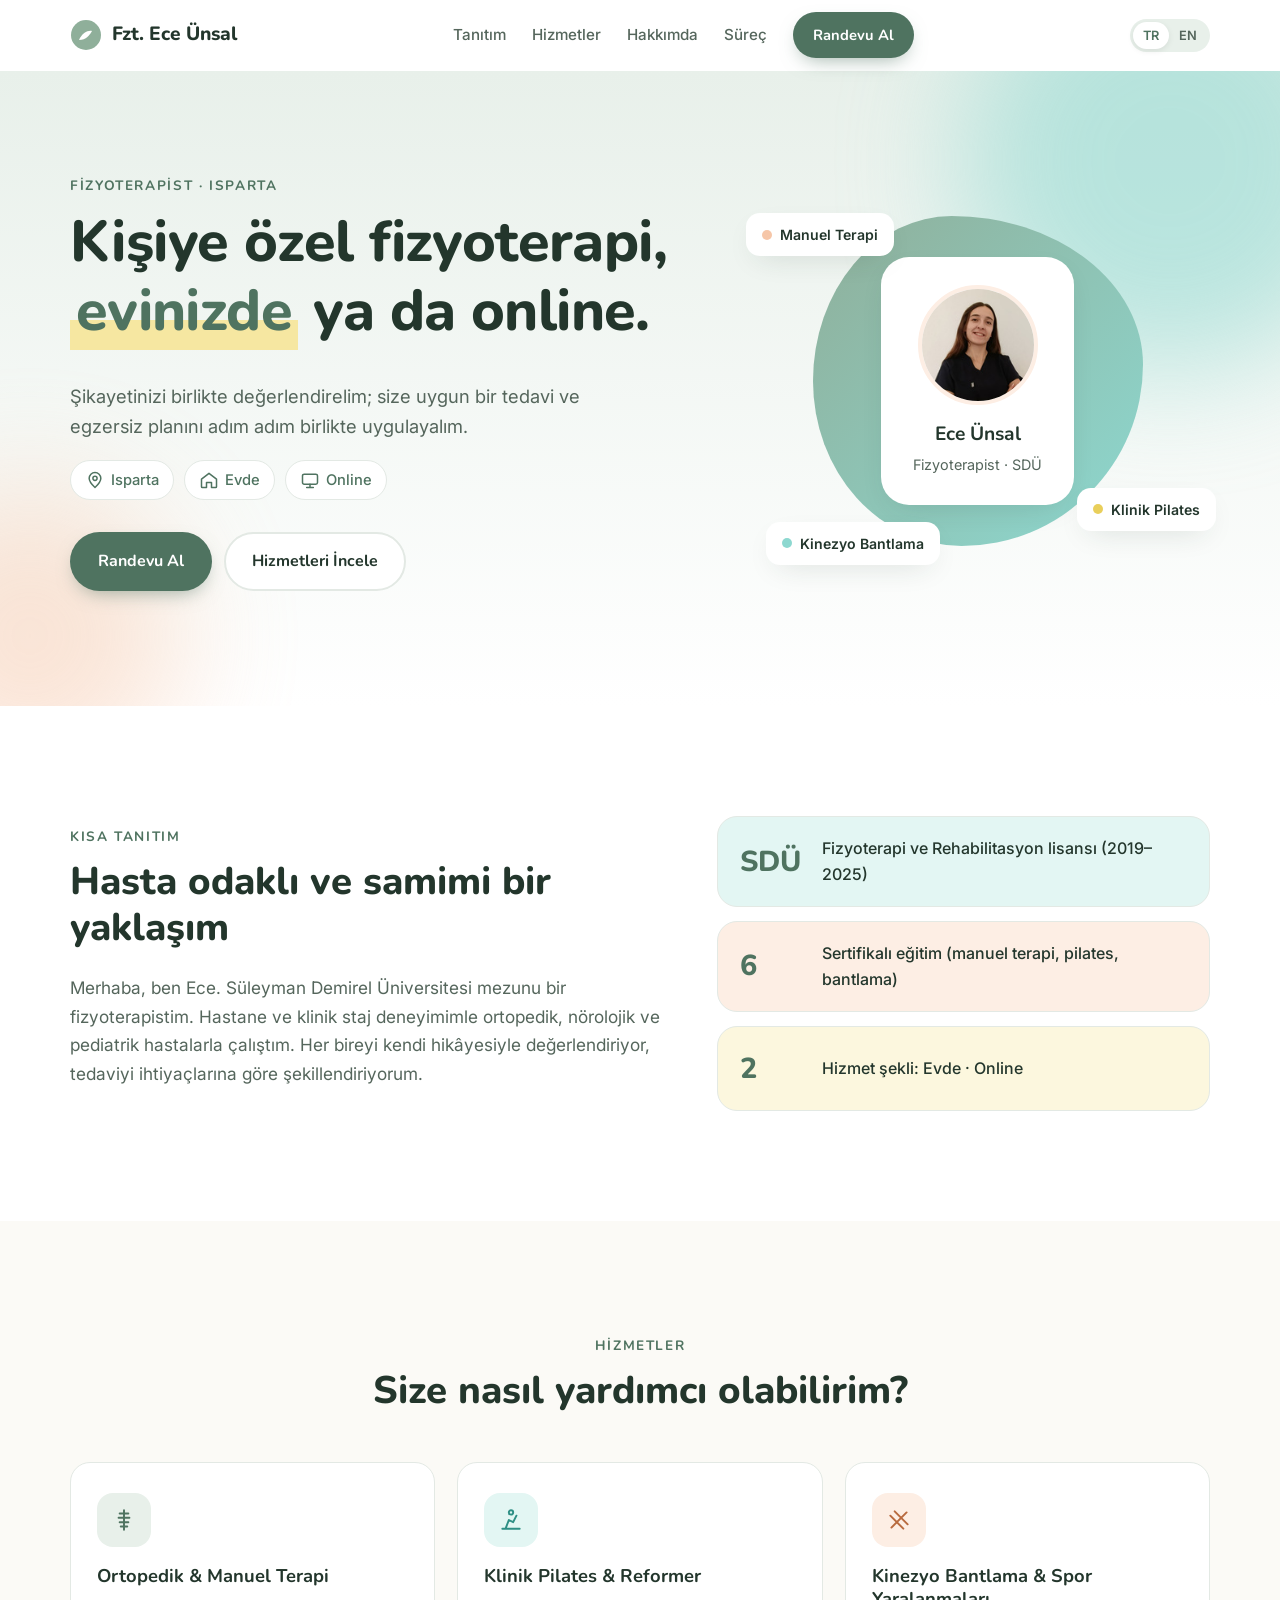
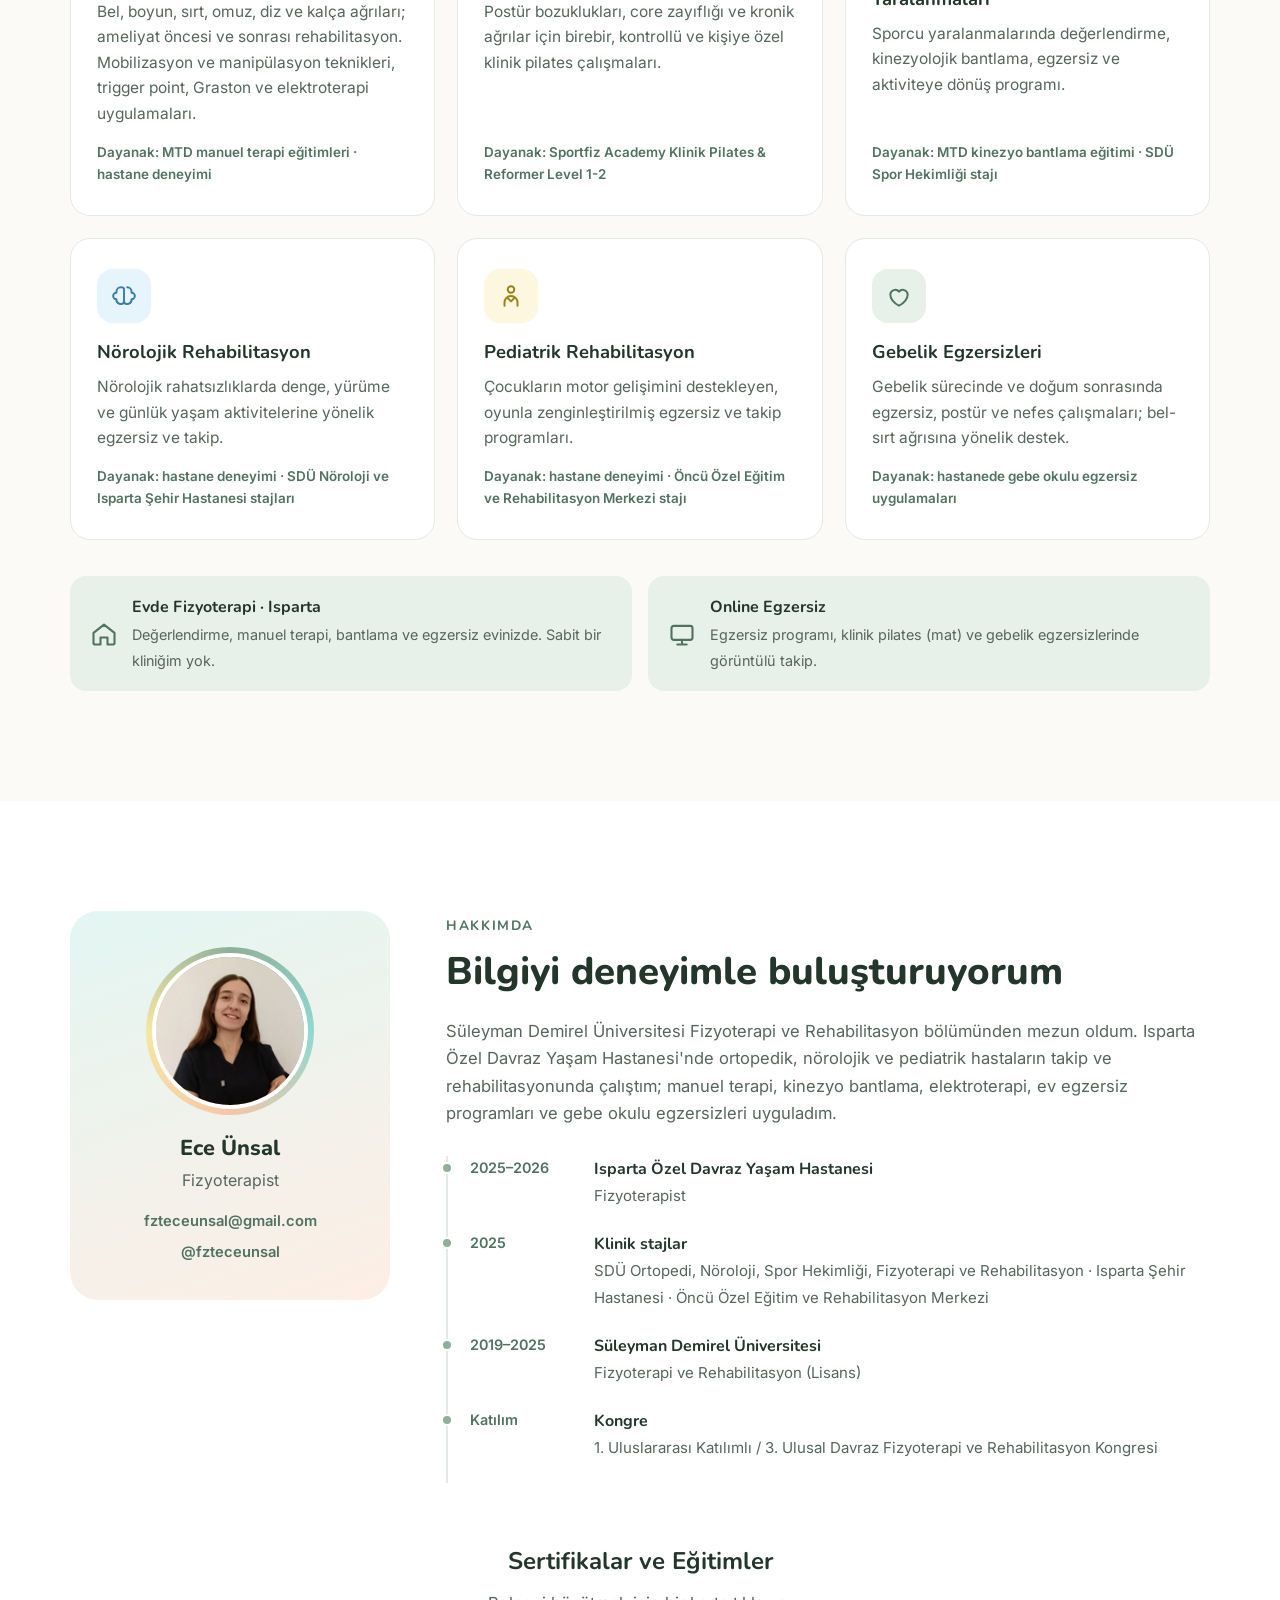
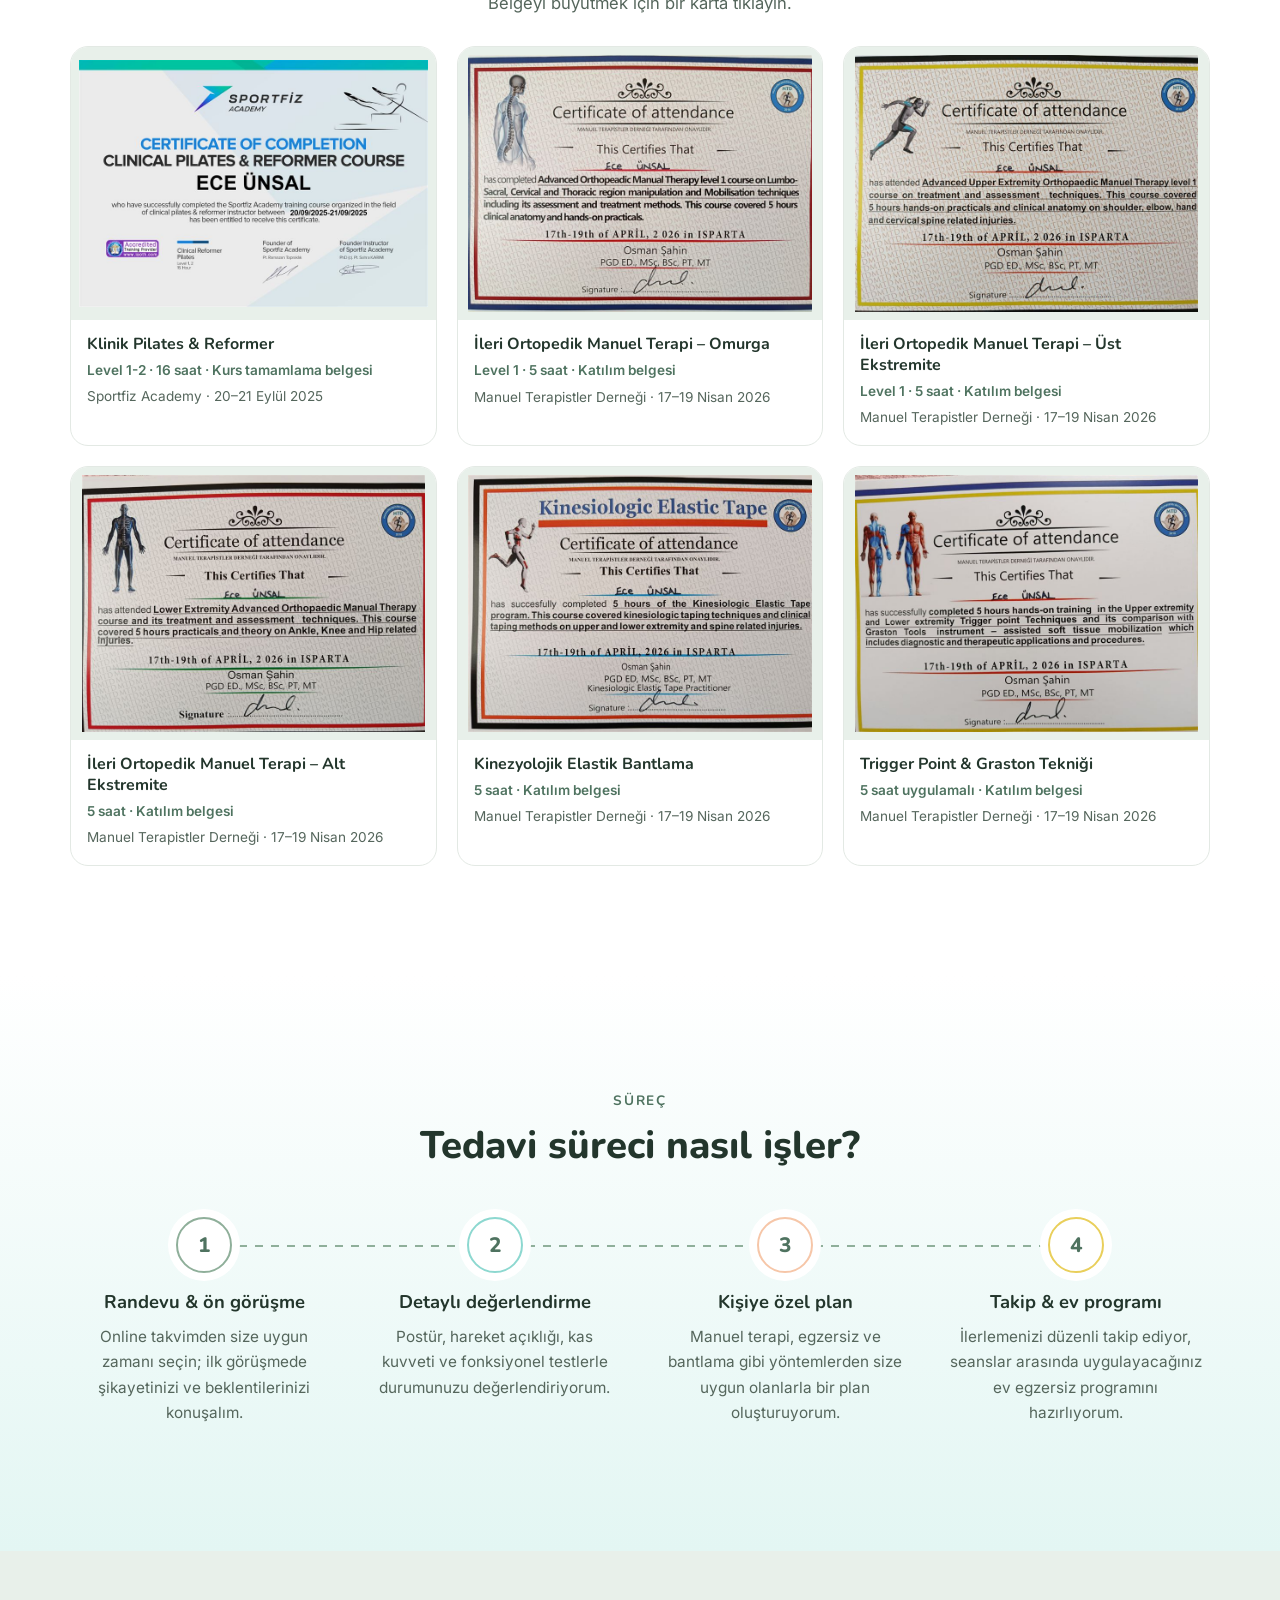
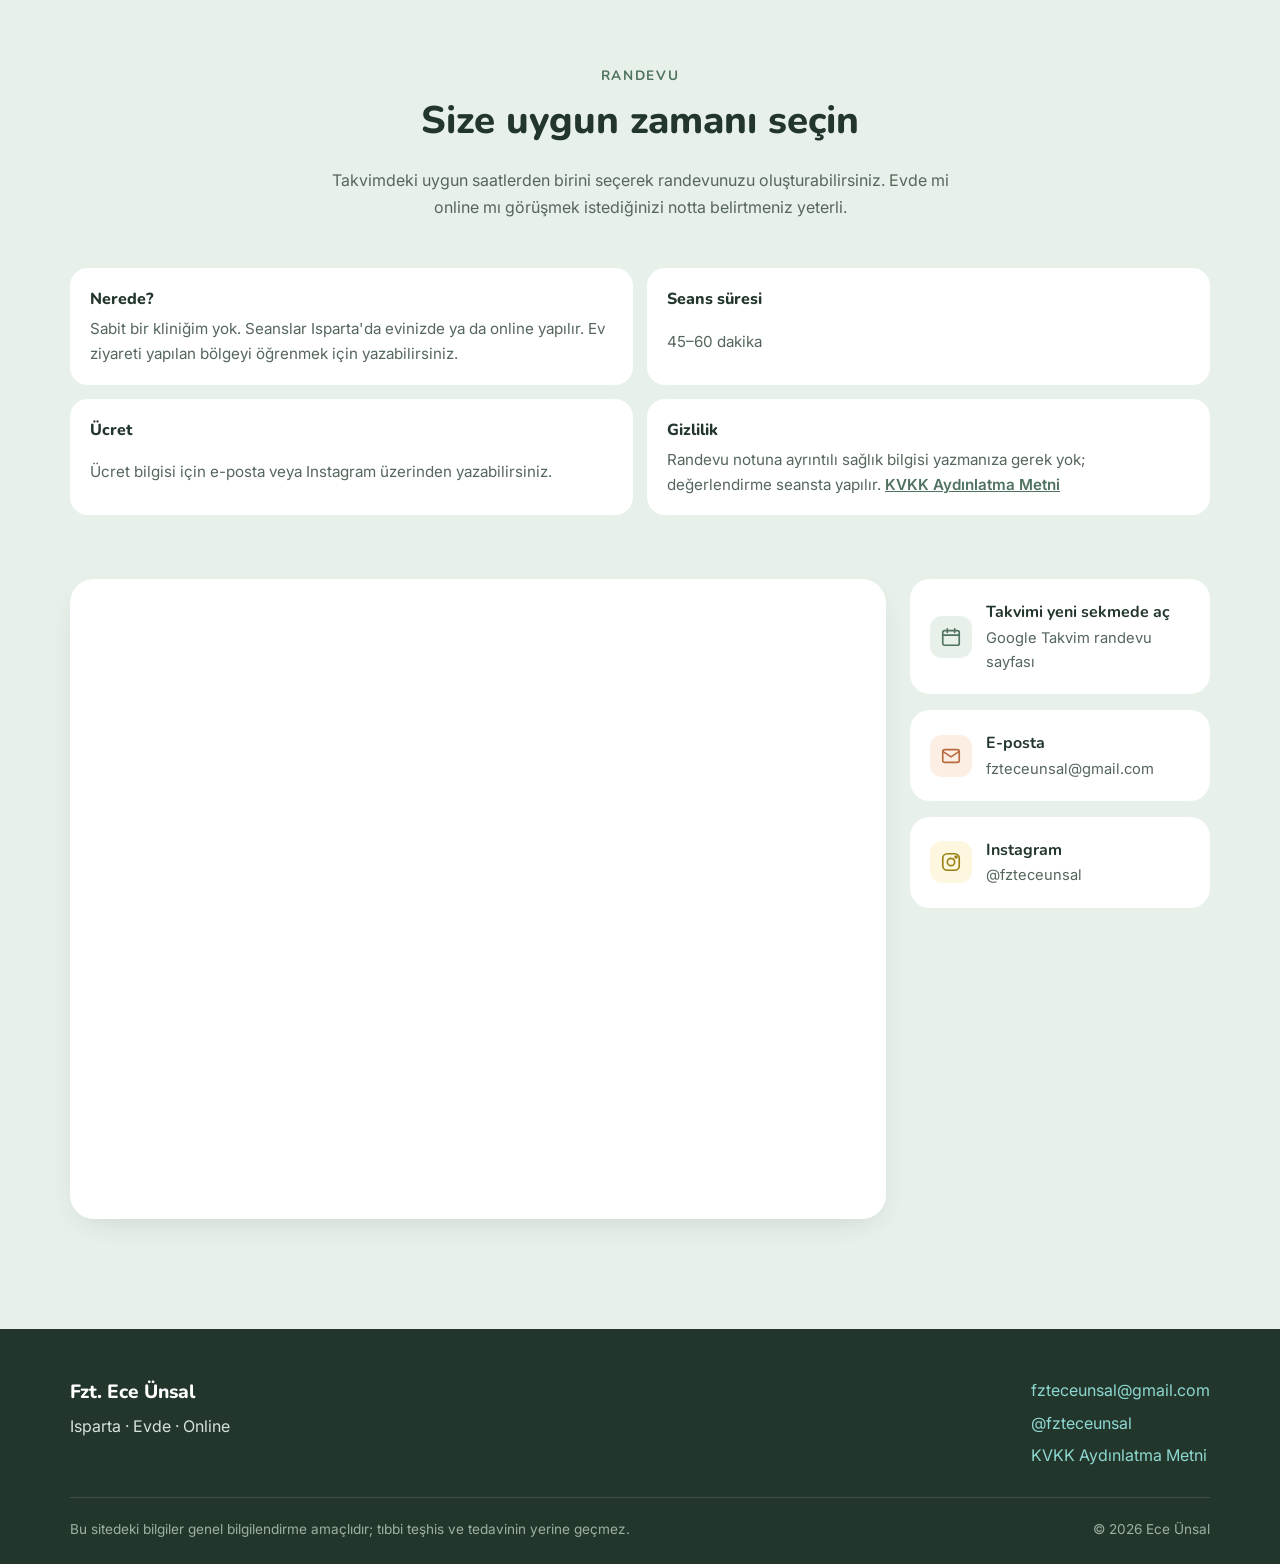
==== index.html @ ffeddb65 "Takvimin üstüne her zaman görünen "yeni sekmede aç" bağlantısı Takvim çerçevesi ağ/DNS hatası verirs" ====
<!doctype html>
<html lang="tr">
<head>
  <meta charset="utf-8">
  <meta name="viewport" content="width=device-width, initial-scale=1">
  <script>
    /* İngilizce seçilmişse Türkçe metnin bir an görünmesini önler */
    (function (d) {
      d.classList.add("js");
      try { if (localStorage.getItem("lang") === "en") { d.classList.add("lang-pending"); setTimeout(function () { d.classList.remove("lang-pending"); }, 1500); } } catch (e) {}
    })(document.documentElement);
  </script>
  <title>Fzt. Ece Ünsal | Isparta'da Evde ve Online Fizyoterapi</title>
  <meta name="description" content="Fizyoterapist Ece Ünsal — Isparta'da evde ve online fizyoterapi. Manuel terapi, klinik pilates, kinezyo bantlama, nörolojik ve pediatrik rehabilitasyon, gebelik egzersizleri.">
  <link rel="canonical" href="https://eceunsal.github.io/">
  <meta property="og:type" content="website">
  <meta property="og:url" content="https://eceunsal.github.io/">
  <meta property="og:title" content="Fzt. Ece Ünsal | Fizyoterapist">
  <meta property="og:description" content="Kişiye özel fizyoterapi — Isparta'da evde veya online.">
  <meta property="og:image" content="https://eceunsal.github.io/assets/img/og-image.jpg">
  <meta property="og:image:width" content="1200">
  <meta property="og:image:height" content="630">
  <meta property="og:locale" content="tr_TR">
  <meta property="og:locale:alternate" content="en_US">
  <meta name="twitter:card" content="summary_large_image">
  <meta name="theme-color" content="#8FAF9A">
  <link rel="icon" href="data:image/svg+xml,%3Csvg xmlns='http://www.w3.org/2000/svg' viewBox='0 0 64 64'%3E%3Ccircle cx='32' cy='32' r='30' fill='%238FAF9A'/%3E%3Cpath d='M20 40c6-14 18-20 26-18-4 8-12 18-26 18z' fill='%23fff'/%3E%3C/svg%3E">
  <link rel="apple-touch-icon" href="assets/img/apple-touch-icon.png">
  <link rel="preconnect" href="https://fonts.googleapis.com">
  <link rel="preconnect" href="https://fonts.gstatic.com" crossorigin>
  <link href="https://fonts.googleapis.com/css2?family=Nunito:wght@700;800&family=Inter:wght@400;600&display=swap" rel="stylesheet">
  <link rel="stylesheet" href="css/style.css">
  <script type="application/ld+json">
  {
    "@context": "https://schema.org",
    "@type": "Physiotherapy",
    "name": "Fzt. Ece Ünsal",
    "url": "https://eceunsal.github.io/",
    "image": "https://eceunsal.github.io/assets/img/og-image.jpg",
    "email": "mailto:fzteceunsal@gmail.com",
    "areaServed": { "@type": "City", "name": "Isparta" },
    "sameAs": ["https://instagram.com/fzteceunsal"],
    "founder": { "@type": "Person", "name": "Ece Ünsal", "jobTitle": "Fizyoterapist", "alumniOf": "Süleyman Demirel Üniversitesi" }
  }
  </script>
</head>
<body>
  <a class="skip" href="#main" data-i18n="skip">İçeriğe geç</a>

  <!-- ===== ÜST MENÜ ===== -->
  <header class="nav" id="top">
    <div class="container nav__inner">
      <a href="#top" class="logo">
        <span class="logo__mark" aria-hidden="true">
          <svg viewBox="0 0 32 32"><circle cx="16" cy="16" r="15" fill="currentColor"/><path d="M9 21c3-7 9-10 13-9-2 4-6 9-13 9z" fill="#fff"/></svg>
        </span>
        <span>Fzt. Ece Ünsal</span>
      </a>
      <nav class="nav__links" id="navLinks" data-i18n-attr="aria-label:a.mainnav" aria-label="Ana menü">
        <a href="#tanitim" data-i18n="nav.intro">Tanıtım</a>
        <a href="#hizmetler" data-i18n="nav.services">Hizmetler</a>
        <a href="#hakkimda" data-i18n="nav.about">Hakkımda</a>
        <a href="#surec" data-i18n="nav.process">Süreç</a>
        <a href="#randevu" class="btn btn--primary btn--sm nav__cta" data-i18n="cta.book">Randevu Al</a>
      </nav>
      <div class="nav__tools">
        <div class="lang" role="group" data-i18n-attr="aria-label:a.lang" aria-label="Dil">
          <button type="button" data-lang="tr" aria-pressed="true" lang="tr">TR</button>
          <button type="button" data-lang="en" aria-pressed="false" lang="en">EN</button>
        </div>
        <button class="nav__toggle" id="navToggle" aria-expanded="false" aria-controls="navLinks" data-i18n-attr="aria-label:a.menu" aria-label="Menü">
          <span></span><span></span><span></span>
        </button>
      </div>
    </div>
  </header>

  <main id="main">
    <!-- ===== 1. BAŞLIK (HERO) ===== -->
    <section class="hero">
      <div class="blob blob--1" aria-hidden="true"></div>
      <div class="blob blob--2" aria-hidden="true"></div>
      <div class="container hero__grid">
        <div class="hero__text">
          <p class="eyebrow" data-i18n="hero.eyebrow">Fizyoterapist · Isparta</p>
          <h1><span data-i18n="hero.title1">Kişiye özel fizyoterapi,</span> <em data-i18n="hero.title2">evinizde</em> <span data-i18n="hero.title3">ya da online.</span></h1>
          <p class="hero__lead" data-i18n="hero.lead">Şikayetinizi birlikte değerlendirelim; size uygun bir tedavi ve egzersiz planını adım adım birlikte uygulayalım.</p>
          <ul class="chips" data-i18n-attr="aria-label:a.modes" aria-label="Hizmet şekli">
            <li><svg class="ico" viewBox="0 0 24 24" aria-hidden="true"><path d="M12 21s-7-6.2-7-11a7 7 0 0 1 14 0c0 4.8-7 11-7 11z"/><circle cx="12" cy="10" r="2.5"/></svg><span>Isparta</span></li>
            <li><svg class="ico" viewBox="0 0 24 24" aria-hidden="true"><path d="M3 11l9-7 9 7v9a1 1 0 0 1-1 1h-5v-6H9v6H4a1 1 0 0 1-1-1z"/></svg><span data-i18n="mode.home">Evde</span></li>
            <li><svg class="ico" viewBox="0 0 24 24" aria-hidden="true"><rect x="3" y="5" width="18" height="12" rx="2"/><path d="M8 21h8M12 17v4"/></svg><span data-i18n="mode.online">Online</span></li>
          </ul>
          <div class="hero__actions">
            <a href="#randevu" class="btn btn--primary" data-i18n="cta.book">Randevu Al</a>
            <a href="#hizmetler" class="btn btn--ghost" data-i18n="cta.services">Hizmetleri İncele</a>
          </div>
        </div>
        <div class="hero__visual" aria-hidden="true">
          <div class="hero__card">
            <img src="assets/img/ece-unsal.jpg" alt="" width="138" height="139">
            <strong>Ece Ünsal</strong>
            <span data-i18n="hero.card">Fizyoterapist · SDÜ</span>
          </div>
          <div class="float float--a"><span class="dot dot--peach"></span><span data-i18n="hero.f1">Manuel Terapi</span></div>
          <div class="float float--b"><span class="dot dot--yellow"></span><span data-i18n="hero.f2">Klinik Pilates</span></div>
          <div class="float float--c"><span class="dot dot--teal"></span><span data-i18n="hero.f3">Kinezyo Bantlama</span></div>
        </div>
      </div>
    </section>

    <!-- ===== 2. KISA TANITIM ===== -->
    <section class="section intro" id="tanitim">
      <div class="container intro__grid">
        <div class="reveal">
          <p class="eyebrow" data-i18n="intro.eyebrow">Kısa Tanıtım</p>
          <h2 data-i18n="intro.title">Hasta odaklı ve samimi bir yaklaşım</h2>
          <p data-i18n="intro.text">Merhaba, ben Ece. Süleyman Demirel Üniversitesi mezunu bir fizyoterapistim. Hastane ve klinik staj deneyimimle ortopedik, nörolojik ve pediatrik hastalarla çalıştım. Her bireyi kendi hikâyesiyle değerlendiriyor, tedaviyi ihtiyaçlarına göre şekillendiriyorum.</p>
        </div>
        <ul class="stats reveal">
          <li><strong>SDÜ</strong><span data-i18n="intro.s1">Fizyoterapi ve Rehabilitasyon lisansı (2019–2025)</span></li>
          <li><strong>6</strong><span data-i18n="intro.s2">Sertifikalı eğitim (manuel terapi, pilates, bantlama)</span></li>
          <li><strong>2</strong><span data-i18n="intro.s3">Hizmet şekli: Evde · Online</span></li>
        </ul>
      </div>
    </section>

    <!-- ===== 3. HİZMETLER ===== -->
    <section class="section services" id="hizmetler">
      <div class="container">
        <div class="section__head reveal">
          <p class="eyebrow" data-i18n="services.eyebrow">Hizmetler</p>
          <h2 data-i18n="services.title">Size nasıl yardımcı olabilirim?</h2>
        </div>
        <div class="cards">
          <article class="card reveal">
            <div class="card__icon card__icon--sage" aria-hidden="true"><svg viewBox="0 0 24 24"><path d="M12 3v18M8 6h8M7 10h10M8 14h8M9 18h6"/></svg></div>
            <h3 data-i18n="s1.t">Ortopedik & Manuel Terapi</h3>
            <p data-i18n="s1.d">Bel, boyun, sırt, omuz, diz ve kalça ağrıları; ameliyat öncesi ve sonrası rehabilitasyon. Mobilizasyon ve manipülasyon teknikleri, trigger point, Graston ve elektroterapi uygulamaları.</p>
            <p class="card__proof" data-i18n="s1.p">Dayanak: MTD manuel terapi eğitimleri · hastane deneyimi</p>
          </article>
          <article class="card reveal">
            <div class="card__icon card__icon--teal" aria-hidden="true"><svg viewBox="0 0 24 24"><circle cx="12" cy="5" r="2"/><path d="M4 20h16M7 20l3-8 4 2 3-6"/></svg></div>
            <h3 data-i18n="s2.t">Klinik Pilates & Reformer</h3>
            <p data-i18n="s2.d">Postür bozuklukları, core zayıflığı ve kronik ağrılar için birebir, kontrollü ve kişiye özel klinik pilates çalışmaları.</p>
            <p class="card__proof" data-i18n="s2.p">Dayanak: Sportfiz Academy Klinik Pilates & Reformer Level 1-2</p>
          </article>
          <article class="card reveal">
            <div class="card__icon card__icon--peach" aria-hidden="true"><svg viewBox="0 0 24 24"><path d="M5 19L19 5M8 4l12 12M4 8l12 12"/></svg></div>
            <h3 data-i18n="s3.t">Kinezyo Bantlama & Spor Yaralanmaları</h3>
            <p data-i18n="s3.d">Sporcu yaralanmalarında değerlendirme, kinezyolojik bantlama, egzersiz ve aktiviteye dönüş programı.</p>
            <p class="card__proof" data-i18n="s3.p">Dayanak: MTD kinezyo bantlama eğitimi · SDÜ Spor Hekimliği stajı</p>
          </article>
          <article class="card reveal">
            <div class="card__icon card__icon--sky" aria-hidden="true"><svg viewBox="0 0 24 24"><path d="M9 4a4 4 0 0 0-4 4v1a3 3 0 0 0 0 6 4 4 0 0 0 7 3V5a3 3 0 0 0-3-1zM15 4a4 4 0 0 1 4 4v1a3 3 0 0 1 0 6 4 4 0 0 1-7 3"/></svg></div>
            <h3 data-i18n="s4.t">Nörolojik Rehabilitasyon</h3>
            <p data-i18n="s4.d">Nörolojik rahatsızlıklarda denge, yürüme ve günlük yaşam aktivitelerine yönelik egzersiz ve takip.</p>
            <p class="card__proof" data-i18n="s4.p">Dayanak: hastane deneyimi · SDÜ Nöroloji ve Isparta Şehir Hastanesi stajları</p>
          </article>
          <article class="card reveal">
            <div class="card__icon card__icon--yellow" aria-hidden="true"><svg viewBox="0 0 24 24"><circle cx="12" cy="6" r="3"/><path d="M6 21v-3a6 6 0 0 1 12 0v3M9 14l3 3 3-3"/></svg></div>
            <h3 data-i18n="s5.t">Pediatrik Rehabilitasyon</h3>
            <p data-i18n="s5.d">Çocukların motor gelişimini destekleyen, oyunla zenginleştirilmiş egzersiz ve takip programları.</p>
            <p class="card__proof" data-i18n="s5.p">Dayanak: hastane deneyimi · Öncü Özel Eğitim ve Rehabilitasyon Merkezi stajı</p>
          </article>
          <article class="card reveal">
            <div class="card__icon card__icon--sage" aria-hidden="true"><svg viewBox="0 0 24 24"><path d="M12 21c-5-3-8-6.5-8-10.5A4.5 4.5 0 0 1 12 8a4.5 4.5 0 0 1 8 2.5C20 14.5 17 18 12 21z"/></svg></div>
            <h3 data-i18n="s6.t">Gebelik Egzersizleri</h3>
            <p data-i18n="s6.d">Gebelik sürecinde ve doğum sonrasında egzersiz, postür ve nefes çalışmaları; bel-sırt ağrısına yönelik destek.</p>
            <p class="card__proof" data-i18n="s6.p">Dayanak: hastanede gebe okulu egzersiz uygulamaları</p>
          </article>
        </div>
        <div class="modes reveal">
          <div class="mode"><svg class="ico" viewBox="0 0 24 24" aria-hidden="true"><path d="M3 11l9-7 9 7v9a1 1 0 0 1-1 1h-5v-6H9v6H4a1 1 0 0 1-1-1z"/></svg><div><strong data-i18n="modes.home.t">Evde Fizyoterapi · Isparta</strong><span data-i18n="modes.home.d">Değerlendirme, manuel terapi, bantlama ve egzersiz evinizde. Sabit bir kliniğim yok.</span></div></div>
          <div class="mode"><svg class="ico" viewBox="0 0 24 24" aria-hidden="true"><rect x="3" y="5" width="18" height="12" rx="2"/><path d="M8 21h8M12 17v4"/></svg><div><strong data-i18n="modes.online.t">Online Egzersiz</strong><span data-i18n="modes.online.d">Egzersiz programı, klinik pilates (mat) ve gebelik egzersizlerinde görüntülü takip.</span></div></div>
        </div>
      </div>
    </section>

    <!-- ===== 4. HAKKIMDA ===== -->
    <section class="section about" id="hakkimda">
      <div class="container">
        <div class="about__grid">
          <div class="about__photo reveal">
            <div class="about__ring"><img src="assets/img/ece-unsal.jpg" alt="Fizyoterapist Ece Ünsal" width="138" height="139"></div>
            <p class="about__name">Ece Ünsal</p>
            <p class="about__role" data-i18n="about.role">Fizyoterapist</p>
            <div class="about__social">
              <a href="mailto:fzteceunsal@gmail.com">fzteceunsal@gmail.com</a>
              <a href="https://instagram.com/fzteceunsal" target="_blank" rel="noopener">@fzteceunsal</a>
            </div>
          </div>
          <div class="reveal">
            <p class="eyebrow" data-i18n="about.eyebrow">Hakkımda</p>
            <h2 data-i18n="about.title">Bilgiyi deneyimle buluşturuyorum</h2>
            <p data-i18n="about.text">Süleyman Demirel Üniversitesi Fizyoterapi ve Rehabilitasyon bölümünden mezun oldum. Isparta Özel Davraz Yaşam Hastanesi'nde ortopedik, nörolojik ve pediatrik hastaların takip ve rehabilitasyonunda çalıştım; manuel terapi, kinezyo bantlama, elektroterapi, ev egzersiz programları ve gebe okulu egzersizleri uyguladım.</p>
            <ul class="timeline">
              <li><span class="timeline__year">2025–2026</span><div><strong data-i18n="about.job.t">Isparta Özel Davraz Yaşam Hastanesi</strong><span data-i18n="about.job.d">Fizyoterapist</span></div></li>
              <li><span class="timeline__year">2025</span><div><strong data-i18n="about.intern.t">Klinik stajlar</strong><span data-i18n="about.intern.d">SDÜ Ortopedi, Nöroloji, Spor Hekimliği, Fizyoterapi ve Rehabilitasyon · Isparta Şehir Hastanesi · Öncü Özel Eğitim ve Rehabilitasyon Merkezi</span></div></li>
              <li><span class="timeline__year">2019–2025</span><div><strong data-i18n="about.edu.t">Süleyman Demirel Üniversitesi</strong><span data-i18n="about.edu.d">Fizyoterapi ve Rehabilitasyon (Lisans)</span></div></li>
              <li><span class="timeline__year" data-i18n="about.congress.y">Katılım</span><div><strong data-i18n="about.congress.t">Kongre</strong><span data-i18n="about.congress.d">1. Uluslararası Katılımlı / 3. Ulusal Davraz Fizyoterapi ve Rehabilitasyon Kongresi</span></div></li>
            </ul>
          </div>
        </div>

        <h3 class="certs__title reveal" data-i18n="certs.title">Sertifikalar ve Eğitimler</h3>
        <p class="certs__hint reveal" data-i18n="certs.hint">Belgeyi büyütmek için bir karta tıklayın.</p>
        <div class="certs">
          <button type="button" class="cert reveal" data-full="assets/img/sert-pilates.jpg">
            <img src="assets/img/sert-pilates-k.jpg" alt="" loading="lazy" width="800" height="566">
            <span class="cert__body"><strong data-i18n="c1.t">Klinik Pilates & Reformer</strong><span class="cert__meta" data-i18n="c1.m">Level 1-2 · 16 saat · Kurs tamamlama belgesi</span><span>Sportfiz Academy · <span data-i18n="c1.d">20–21 Eylül 2025</span></span></span>
          </button>
          <button type="button" class="cert reveal" data-full="assets/img/sert-manuel-omurga.jpg">
            <img src="assets/img/sert-manuel-omurga-k.jpg" alt="" loading="lazy" width="800" height="600">
            <span class="cert__body"><strong data-i18n="c2.t">İleri Ortopedik Manuel Terapi – Omurga</strong><span class="cert__meta" data-i18n="c2.m">Level 1 · 5 saat · Katılım belgesi</span><span><span data-i18n="mtd">Manuel Terapistler Derneği</span> · <span data-i18n="apr26">17–19 Nisan 2026</span></span></span>
          </button>
          <button type="button" class="cert reveal" data-full="assets/img/sert-ust-ekstremite.jpg">
            <img src="assets/img/sert-ust-ekstremite-k.jpg" alt="" loading="lazy" width="800" height="600">
            <span class="cert__body"><strong data-i18n="c3.t">İleri Ortopedik Manuel Terapi – Üst Ekstremite</strong><span class="cert__meta" data-i18n="c3.m">Level 1 · 5 saat · Katılım belgesi</span><span><span data-i18n="mtd">Manuel Terapistler Derneği</span> · <span data-i18n="apr26">17–19 Nisan 2026</span></span></span>
          </button>
          <button type="button" class="cert reveal" data-full="assets/img/sert-alt-ekstremite.jpg">
            <img src="assets/img/sert-alt-ekstremite-k.jpg" alt="" loading="lazy" width="800" height="600">
            <span class="cert__body"><strong data-i18n="c4.t">İleri Ortopedik Manuel Terapi – Alt Ekstremite</strong><span class="cert__meta" data-i18n="c4.m">5 saat · Katılım belgesi</span><span><span data-i18n="mtd">Manuel Terapistler Derneği</span> · <span data-i18n="apr26">17–19 Nisan 2026</span></span></span>
          </button>
          <button type="button" class="cert reveal" data-full="assets/img/sert-kinezyo.jpg">
            <img src="assets/img/sert-kinezyo-k.jpg" alt="" loading="lazy" width="800" height="600">
            <span class="cert__body"><strong data-i18n="c5.t">Kinezyolojik Elastik Bantlama</strong><span class="cert__meta" data-i18n="c5.m">5 saat · Katılım belgesi</span><span><span data-i18n="mtd">Manuel Terapistler Derneği</span> · <span data-i18n="apr26">17–19 Nisan 2026</span></span></span>
          </button>
          <button type="button" class="cert reveal" data-full="assets/img/sert-trigger-graston.jpg">
            <img src="assets/img/sert-trigger-graston-k.jpg" alt="" loading="lazy" width="800" height="600">
            <span class="cert__body"><strong data-i18n="c6.t">Trigger Point & Graston Tekniği</strong><span class="cert__meta" data-i18n="c6.m">5 saat uygulamalı · Katılım belgesi</span><span><span data-i18n="mtd">Manuel Terapistler Derneği</span> · <span data-i18n="apr26">17–19 Nisan 2026</span></span></span>
          </button>
        </div>
      </div>
    </section>

    <!-- ===== 5. SÜREÇ ===== -->
    <section class="section process" id="surec">
      <div class="container">
        <div class="section__head reveal">
          <p class="eyebrow" data-i18n="process.eyebrow">Süreç</p>
          <h2 data-i18n="process.title">Tedavi süreci nasıl işler?</h2>
        </div>
        <ol class="steps">
          <li class="step reveal"><span class="step__num" aria-hidden="true">1</span><h3 data-i18n="p1.t">Randevu & ön görüşme</h3><p data-i18n="p1.d">Online takvimden size uygun zamanı seçin; ilk görüşmede şikayetinizi ve beklentilerinizi konuşalım.</p></li>
          <li class="step reveal"><span class="step__num" aria-hidden="true">2</span><h3 data-i18n="p2.t">Detaylı değerlendirme</h3><p data-i18n="p2.d">Postür, hareket açıklığı, kas kuvveti ve fonksiyonel testlerle durumunuzu değerlendiriyorum.</p></li>
          <li class="step reveal"><span class="step__num" aria-hidden="true">3</span><h3 data-i18n="p3.t">Kişiye özel plan</h3><p data-i18n="p3.d">Manuel terapi, egzersiz ve bantlama gibi yöntemlerden size uygun olanlarla bir plan oluşturuyorum.</p></li>
          <li class="step reveal"><span class="step__num" aria-hidden="true">4</span><h3 data-i18n="p4.t">Takip & ev programı</h3><p data-i18n="p4.d">İlerlemenizi düzenli takip ediyor, seanslar arasında uygulayacağınız ev egzersiz programını hazırlıyorum.</p></li>
        </ol>
      </div>
    </section>

    <!-- ===== 6. YORUMLAR =====
         Kaldırıldı: izinli gerçek hasta yorumları gelince yeniden eklenecek. -->

    <!-- ===== 7. RANDEVU =====
         Google Takvim randevu linki data-calendar-url içinde. -->
    <section class="section booking" id="randevu" data-calendar-url="https://calendar.google.com/calendar/appointments/schedules/AcZssZ0wVxlmBCxC7STQbPoxol2M3cBVi5kLYka5JTKVJxs_bL9oXaT3PkZYJWXD_wVTPwJgVdXz1VLa?gv=true">
      <div class="container">
        <div class="section__head reveal">
          <p class="eyebrow" data-i18n="booking.eyebrow">Randevu</p>
          <h2 data-i18n="booking.title">Size uygun zamanı seçin</h2>
          <p data-i18n="booking.text">Takvimdeki uygun saatlerden birini seçerek randevunuzu oluşturabilirsiniz. Evde mi online mı görüşmek istediğinizi notta belirtmeniz yeterli.</p>
        </div>

        <ul class="info reveal">
          <li><span class="info__label" data-i18n="info.where.t">Nerede?</span><span data-i18n="info.where.d">Sabit bir kliniğim yok. Seanslar Isparta'da evinizde ya da online yapılır. Ev ziyareti yapılan bölgeyi öğrenmek için yazabilirsiniz.</span></li>
          <li><span class="info__label" data-i18n="info.time.t">Seans süresi</span><span data-i18n="info.time.d">45–60 dakika</span></li>
          <li><span class="info__label" data-i18n="info.fee.t">Ücret</span><span data-i18n="info.fee.d">Ücret bilgisi için e-posta veya Instagram üzerinden yazabilirsiniz.</span></li>
          <li><span class="info__label" data-i18n="info.privacy.t">Gizlilik</span><span><span data-i18n="info.privacy.d">Randevu notuna ayrıntılı sağlık bilgisi yazmanıza gerek yok; değerlendirme seansta yapılır.</span> <a href="kvkk.html" data-i18n="info.privacy.l">KVKK Aydınlatma Metni</a></span></li>
        </ul>

        <p class="booking__note reveal"><span data-i18n="booking.note">Takvim görünmüyor ya da hata veriyorsa:</span> <a href="https://calendar.app.google/iaeCt21PCb9fU4LX6" target="_blank" rel="noopener" data-i18n="booking.note.l">randevu sayfasını yeni sekmede açın →</a></p>
        <div class="booking__box reveal">
          <div class="booking__calendar" id="calendar">
            <div class="booking__placeholder">
              <svg class="ico ico--lg" viewBox="0 0 24 24" aria-hidden="true"><rect x="3" y="5" width="18" height="16" rx="2"/><path d="M3 10h18M8 3v4M16 3v4"/></svg>
              <p data-i18n="booking.loading">Randevu takvimi yükleniyor… Görünmezse "Takvimi yeni sekmede aç" bağlantısını kullanabilirsiniz.</p>
            </div>
          </div>
          <div class="booking__contact">
            <a class="contact contact--cal" href="https://calendar.app.google/iaeCt21PCb9fU4LX6" target="_blank" rel="noopener">
              <svg class="ico" viewBox="0 0 24 24" aria-hidden="true"><rect x="3" y="5" width="18" height="16" rx="2"/><path d="M3 10h18M8 3v4M16 3v4"/></svg>
              <span><strong data-i18n="contact.cal">Takvimi yeni sekmede aç</strong><span data-i18n="contact.cal.d">Google Takvim randevu sayfası</span></span>
            </a>
            <a class="contact" href="mailto:fzteceunsal@gmail.com?subject=Randevu%20talebi" data-i18n-attr="href:a.mailto">
              <svg class="ico" viewBox="0 0 24 24" aria-hidden="true"><rect x="3" y="5" width="18" height="14" rx="2"/><path d="M3 7l9 6 9-6"/></svg>
              <span><strong data-i18n="contact.mail">E-posta</strong><span class="contact__email">fzteceunsal@gmail.com</span></span>
            </a>
            <a class="contact" href="https://instagram.com/fzteceunsal" target="_blank" rel="noopener">
              <svg class="ico" viewBox="0 0 24 24" aria-hidden="true"><rect x="3" y="3" width="18" height="18" rx="5"/><circle cx="12" cy="12" r="4"/><circle cx="17.5" cy="6.5" r="1" fill="currentColor"/></svg>
              <span><strong>Instagram</strong><span>@fzteceunsal</span></span>
            </a>
          </div>
        </div>
      </div>
    </section>
  </main>

  <!-- ===== FOOTER ===== -->
  <footer class="footer">
    <div class="container footer__inner">
      <div>
        <p class="logo logo--footer">Fzt. Ece Ünsal</p>
        <p data-i18n="footer.where">Isparta · Evde · Online</p>
      </div>
      <div class="footer__links">
        <a href="mailto:fzteceunsal@gmail.com">fzteceunsal@gmail.com</a>
        <a href="https://instagram.com/fzteceunsal" target="_blank" rel="noopener">@fzteceunsal</a>
        <a href="kvkk.html" data-i18n="footer.kvkk">KVKK Aydınlatma Metni</a>
      </div>
    </div>
    <div class="container footer__bottom">
      <p data-i18n="footer.note">Bu sitedeki bilgiler genel bilgilendirme amaçlıdır; tıbbi teşhis ve tedavinin yerine geçmez.</p>
      <p>© 2026 Ece Ünsal</p>
    </div>
  </footer>

  <!-- Sertifika büyütme penceresi -->
  <dialog class="lightbox" id="lightbox" data-i18n-attr="aria-label:a.cert" aria-label="Sertifika">
    <button type="button" class="lightbox__close" data-i18n-attr="aria-label:a.close" aria-label="Kapat">×</button>
    <img src="" alt="">
  </dialog>

  <script src="js/i18n.js"></script>
  <script src="js/main.js"></script>
</body>
</html>
---- css/style.css ----
/* ===== Renkler ve temel ayarlar ===== */
:root {
  --sage: #8FAF9A;
  --sage-dark: #4F7360;
  --sage-soft: #E8F0EA;
  --mint: #DDF3EE;
  --teal: #8DD8D0;
  --teal-soft: #E3F6F3;
  --sky: #A8D8F0;
  --sky-soft: #E6F4FB;
  --peach: #F6C6A8;
  --peach-soft: #FDEEE4;
  --yellow: #F6E7A1;
  --yellow-soft: #FCF7DE;
  --cream: #FBFAF6;
  --white: #FFFFFF;
  --ink: #23362C;
  --ink-soft: #55665C;
  --line: #E3E9E4;
  --radius: 20px;
  --shadow: 0 10px 30px -12px rgba(35, 54, 44, .18);
  --font-head: "Nunito", system-ui, sans-serif;
  --font-body: "Inter", system-ui, sans-serif;
}

*, *::before, *::after { box-sizing: border-box; }
html { scroll-behavior: smooth; scroll-padding-top: 80px; }
body {
  margin: 0;
  font-family: var(--font-body);
  font-size: 16px;
  line-height: 1.65;
  color: var(--ink);
  background: var(--white);
  overflow-x: hidden;
}
img { max-width: 100%; display: block; }
a { color: inherit; }
h1, h2, h3 { font-family: var(--font-head); line-height: 1.2; margin: 0 0 .6em; color: var(--ink); }
h1 { font-size: clamp(2.2rem, 5vw, 3.6rem); font-weight: 800; letter-spacing: -.01em; }
h2 { font-size: clamp(1.7rem, 3.4vw, 2.4rem); font-weight: 800; }
h3 { font-size: 1.15rem; font-weight: 700; }
p { margin: 0 0 1em; }
:focus-visible { outline: 3px solid var(--sage-dark); outline-offset: 3px; border-radius: 6px; }

.container { width: min(1140px, 100% - 32px); margin-inline: auto; }
.section { padding: clamp(64px, 9vw, 110px) 0; }
.section__head { max-width: 640px; margin: 0 auto 48px; text-align: center; }
.section__head p:last-child { color: var(--ink-soft); }
.eyebrow {
  display: inline-block;
  font-family: var(--font-head);
  font-weight: 700;
  font-size: .85rem;
  letter-spacing: .12em;
  text-transform: uppercase;
  color: var(--sage-dark);
  margin-bottom: .8em;
}
.skip { position: absolute; left: -999px; top: 8px; background: var(--ink); color: #fff; padding: 8px 14px; border-radius: 8px; z-index: 100; }
.skip:focus { left: 8px; }

.ico { width: 20px; height: 20px; fill: none; stroke: currentColor; stroke-width: 1.8; stroke-linecap: round; stroke-linejoin: round; flex-shrink: 0; }
.ico--lg { width: 48px; height: 48px; }

/* ===== Butonlar ===== */
.btn {
  display: inline-flex; align-items: center; justify-content: center;
  padding: 14px 26px;
  border-radius: 999px;
  font-family: var(--font-head);
  font-weight: 700;
  font-size: 1rem;
  text-decoration: none;
  border: 2px solid transparent;
  transition: transform .2s, box-shadow .2s, background .2s;
  cursor: pointer;
}
.btn:hover { transform: translateY(-2px); }
.btn--primary { background: var(--sage-dark); color: #fff; box-shadow: 0 8px 20px -8px rgba(79, 115, 96, .6); }
.btn--primary:hover { background: #426351; }
.btn--ghost { background: var(--white); color: var(--ink); border-color: var(--line); }
.btn--ghost:hover { border-color: var(--sage); }
.btn--sm { padding: 9px 18px; font-size: .92rem; }

/* ===== Üst menü ===== */
.nav {
  position: sticky; top: 0; z-index: 50;
  background: rgba(255, 255, 255, .85);
  backdrop-filter: blur(12px);
  -webkit-backdrop-filter: blur(12px);
  border-bottom: 1px solid transparent;
  transition: border-color .3s, box-shadow .3s;
}
.nav.is-scrolled { border-color: var(--line); box-shadow: 0 4px 20px -12px rgba(0,0,0,.12); }
.nav__inner { display: flex; align-items: center; justify-content: space-between; height: 70px; gap: 16px; }
.logo { display: flex; align-items: center; gap: 10px; font-family: var(--font-head); font-weight: 800; font-size: 1.2rem; text-decoration: none; color: var(--ink); white-space: nowrap; }
.logo__mark { width: 32px; height: 32px; color: var(--sage); }
.nav__links { display: flex; align-items: center; gap: 26px; }
.nav__links a:not(.btn) { text-decoration: none; font-weight: 500; color: var(--ink-soft); font-size: .95rem; transition: color .2s; }
.nav__links a:not(.btn):hover { color: var(--sage-dark); }
.nav__tools { display: flex; align-items: center; gap: 10px; }
.lang { display: flex; background: var(--sage-soft); border-radius: 999px; padding: 3px; }
.lang button { border: 0; background: transparent; font: 600 .8rem var(--font-body); padding: 6px 10px; border-radius: 999px; color: var(--ink-soft); cursor: pointer; }
.lang button[aria-pressed="true"] { background: var(--white); color: var(--sage-dark); box-shadow: 0 2px 6px rgba(0,0,0,.08); }
.nav__toggle { display: none; width: 42px; height: 42px; border: 0; background: var(--sage-soft); border-radius: 12px; cursor: pointer; padding: 11px 10px; flex-direction: column; justify-content: space-between; }
.nav__toggle span { display: block; height: 2px; background: var(--ink); border-radius: 2px; transition: transform .3s, opacity .3s; }
.nav__toggle[aria-expanded="true"] span:nth-child(1) { transform: translateY(8px) rotate(45deg); }
.nav__toggle[aria-expanded="true"] span:nth-child(2) { opacity: 0; }
.nav__toggle[aria-expanded="true"] span:nth-child(3) { transform: translateY(-8px) rotate(-45deg); }

/* ===== Hero ===== */
.hero { position: relative; overflow: hidden; padding: clamp(48px, 8vw, 100px) 0 clamp(64px, 9vw, 120px); background: linear-gradient(180deg, var(--sage-soft) 0%, var(--white) 100%); }
.blob { position: absolute; border-radius: 50%; filter: blur(60px); opacity: .55; pointer-events: none; }
.blob--1 { width: 420px; height: 420px; background: var(--teal); top: -120px; right: -100px; }
.blob--2 { width: 300px; height: 300px; background: var(--peach); bottom: -80px; left: -120px; opacity: .45; }
.hero__grid { position: relative; display: grid; grid-template-columns: 1.15fr .85fr; gap: 48px; align-items: center; }
.hero h1 em { font-style: normal; color: var(--sage-dark); background: linear-gradient(transparent 62%, var(--yellow) 62%); padding: 0 .1em; }
.hero__lead { font-size: 1.15rem; color: var(--ink-soft); max-width: 520px; }
.chips { list-style: none; padding: 0; margin: 0 0 32px; display: flex; flex-wrap: wrap; gap: 10px; }
.chips li { display: inline-flex; align-items: center; gap: 6px; background: var(--white); border: 1px solid var(--line); padding: 7px 14px; border-radius: 999px; font-weight: 500; font-size: .92rem; color: var(--sage-dark); }
.hero__actions { display: flex; flex-wrap: wrap; gap: 12px; }

.hero__visual { position: relative; display: grid; place-items: center; min-height: 380px; }
.hero__visual::before { content: ""; position: absolute; width: 330px; height: 330px; border-radius: 42% 58% 55% 45% / 50% 45% 55% 50%; background: linear-gradient(135deg, var(--sage) 0%, var(--teal) 100%); animation: morph 12s ease-in-out infinite; }
.hero__card { position: relative; background: var(--white); border-radius: 28px; padding: 28px 32px; text-align: center; box-shadow: var(--shadow); display: flex; flex-direction: column; align-items: center; gap: 2px; }
.hero__card img { width: 120px; height: 120px; border-radius: 50%; object-fit: cover; border: 4px solid var(--peach-soft); margin-bottom: 12px; }
.hero__card strong { font-family: var(--font-head); font-size: 1.2rem; }
.hero__card span { color: var(--ink-soft); font-size: .9rem; }
.float { position: absolute; display: flex; align-items: center; gap: 8px; background: var(--white); padding: 10px 16px; border-radius: 14px; box-shadow: var(--shadow); font-weight: 600; font-size: .88rem; animation: bob 5s ease-in-out infinite; }
.float--a { top: 22px; left: 0; }
.float--b { bottom: 40px; right: -6px; animation-delay: -1.6s; }
.float--c { bottom: 6px; left: 20px; animation-delay: -3.2s; }
.dot { width: 10px; height: 10px; border-radius: 50%; }
.dot--peach { background: var(--peach); } .dot--yellow { background: #E9CF5B; } .dot--teal { background: var(--teal); }
@keyframes bob { 50% { transform: translateY(-8px); } }
@keyframes morph { 50% { border-radius: 55% 45% 40% 60% / 45% 60% 40% 55%; transform: rotate(8deg); } }

/* ===== Tanıtım ===== */
.intro__grid { display: grid; grid-template-columns: 1.2fr 1fr; gap: 56px; align-items: center; }
.intro__grid p:not(.eyebrow) { font-size: 1.08rem; color: var(--ink-soft); }
.stats { list-style: none; margin: 0; padding: 0; display: grid; gap: 14px; }
.stats li { display: flex; align-items: center; gap: 18px; padding: 18px 22px; border-radius: var(--radius); background: var(--cream); border: 1px solid var(--line); }
.stats li:nth-child(1) { background: var(--teal-soft); }
.stats li:nth-child(2) { background: var(--peach-soft); }
.stats li:nth-child(3) { background: var(--yellow-soft); }
.stats strong { font-family: var(--font-head); font-size: 1.8rem; font-weight: 800; color: var(--sage-dark); min-width: 64px; }
.stats span { color: var(--ink); font-weight: 500; }

/* ===== Hizmetler ===== */
.services { background: var(--cream); }
.cards { display: grid; grid-template-columns: repeat(3, 1fr); gap: 22px; }
.card { background: var(--white); border-radius: var(--radius); padding: 30px 26px; border: 1px solid var(--line); transition: transform .25s, box-shadow .25s; }
.card:hover { transform: translateY(-4px); box-shadow: var(--shadow); }
.card { display: flex; flex-direction: column; }
.card p { color: var(--ink-soft); margin: 0; font-size: .97rem; }
.card .card__proof { margin-top: auto; padding-top: 14px; font-size: .84rem; color: var(--sage-dark); font-weight: 600; }
.card__icon { width: 54px; height: 54px; border-radius: 16px; display: grid; place-items: center; margin-bottom: 18px; color: var(--ink); }
.card__icon svg { width: 26px; height: 26px; fill: none; stroke: currentColor; stroke-width: 1.8; stroke-linecap: round; stroke-linejoin: round; }
.card__icon--sage { background: var(--sage-soft); color: var(--sage-dark); }
.card__icon--teal { background: var(--teal-soft); color: #2F8F85; }
.card__icon--peach { background: var(--peach-soft); color: #B86A3E; }
.card__icon--sky { background: var(--sky-soft); color: #3A7EA3; }
.card__icon--yellow { background: var(--yellow-soft); color: #9A7F14; }
.modes { display: grid; grid-template-columns: repeat(2, 1fr); gap: 16px; margin-top: 36px; }
.mode { display: flex; align-items: center; gap: 14px; padding: 18px 20px; border-radius: 16px; background: var(--sage-soft); color: var(--sage-dark); }
.mode .ico { width: 28px; height: 28px; }
.mode strong { display: block; font-family: var(--font-head); color: var(--ink); }
.mode span { font-size: .9rem; color: var(--ink-soft); }

/* ===== Hakkımda ===== */
.about__grid { display: grid; grid-template-columns: 320px 1fr; gap: 56px; align-items: start; }
.about__photo { text-align: center; background: linear-gradient(160deg, var(--teal-soft), var(--peach-soft)); border-radius: 28px; padding: 36px 24px; position: sticky; top: 96px; }
.about__ring { width: 168px; height: 168px; margin: 0 auto 16px; border-radius: 50%; padding: 6px; background: conic-gradient(var(--sage), var(--teal), var(--peach), var(--yellow), var(--sage)); }
.about__ring img { width: 100%; height: 100%; border-radius: 50%; object-fit: cover; border: 4px solid var(--white); }
.about__name { font-family: var(--font-head); font-size: 1.35rem; font-weight: 800; margin: 0; }
.about__role { color: var(--ink-soft); margin-bottom: 16px; }
.about__social { display: grid; gap: 6px; font-size: .92rem; }
.about__social a { color: var(--sage-dark); font-weight: 600; text-decoration: none; overflow-wrap: anywhere; }
.about__social a:hover { text-decoration: underline; }
.about p:not(.eyebrow):not(.about__name):not(.about__role) { color: var(--ink-soft); font-size: 1.04rem; }
.timeline { list-style: none; padding: 0; margin: 28px 0 0; border-left: 2px solid var(--line); }
.timeline li { position: relative; display: grid; grid-template-columns: 110px 1fr; gap: 14px; padding: 0 0 22px 22px; }
.timeline li::before { content: ""; position: absolute; left: -7px; top: 6px; width: 12px; height: 12px; border-radius: 50%; background: var(--sage); border: 2px solid var(--white); }
.timeline__year { font-weight: 600; font-size: .9rem; color: var(--sage-dark); }
.timeline strong { display: block; font-family: var(--font-head); }
.timeline div span { color: var(--ink-soft); font-size: .94rem; }

.certs__title { margin-top: 64px; font-size: 1.5rem; text-align: center; }
.certs__hint { text-align: center; color: var(--ink-soft); font-size: .92rem; margin-bottom: 28px; }
.certs { display: grid; grid-template-columns: repeat(3, 1fr); gap: 20px; }
.cert { display: flex; flex-direction: column; text-align: left; padding: 0; border: 1px solid var(--line); border-radius: 18px; overflow: hidden; background: var(--white); cursor: zoom-in; font: inherit; color: inherit; text-decoration: none; transition: transform .25s, box-shadow .25s; }
.cert:hover { transform: translateY(-4px); box-shadow: var(--shadow); }
.cert img { aspect-ratio: 4 / 3; object-fit: contain; width: 100%; height: auto; background: var(--sage-soft); padding: 8px; }
.cert__meta { font-weight: 600; color: var(--sage-dark) !important; }
.cert__body { padding: 14px 16px 16px; display: grid; gap: 4px; }
.cert__body strong { font-family: var(--font-head); font-size: 1rem; line-height: 1.3; }
.cert__body > span { font-size: .85rem; color: var(--ink-soft); }

/* ===== Süreç ===== */
.process { background: linear-gradient(180deg, var(--white), var(--teal-soft)); }
.steps { list-style: none; padding: 0; margin: 0; display: grid; grid-template-columns: repeat(4, 1fr); gap: 22px; counter-reset: s; position: relative; }
.steps::before { content: ""; position: absolute; top: 28px; left: 12%; right: 12%; height: 2px; background: repeating-linear-gradient(90deg, var(--sage) 0 8px, transparent 8px 16px); z-index: 0; }
.step { position: relative; z-index: 1; text-align: center; padding: 0 8px; }
.step__num { display: grid; place-items: center; width: 56px; height: 56px; margin: 0 auto 18px; border-radius: 50%; background: var(--white); border: 2px solid var(--sage); font-family: var(--font-head); font-weight: 800; font-size: 1.3rem; color: var(--sage-dark); box-shadow: 0 0 0 8px var(--white); }
.step:nth-child(2) .step__num { border-color: var(--teal); }
.step:nth-child(3) .step__num { border-color: var(--peach); }
.step:nth-child(4) .step__num { border-color: #E9CF5B; }
.step p { color: var(--ink-soft); font-size: .96rem; }

/* ===== Randevu ===== */
.booking { background: var(--sage-soft); }
.booking__box { display: grid; grid-template-columns: 1fr 300px; gap: 24px; align-items: stretch; }
.booking__calendar { position: relative; background: var(--white); border-radius: 24px; overflow: hidden; min-height: 360px; box-shadow: var(--shadow); }
.booking__calendar iframe.is-loading { position: absolute; inset: 0; opacity: 0; }
.booking__calendar iframe { width: 100%; height: 640px; border: 0; display: block; }
.booking__placeholder { height: 100%; min-height: 360px; display: flex; flex-direction: column; align-items: center; justify-content: center; text-align: center; padding: 32px; color: var(--sage-dark); gap: 16px; background: repeating-linear-gradient(45deg, var(--white) 0 18px, var(--cream) 18px 36px); }
.booking__placeholder p { color: var(--ink-soft); max-width: 380px; margin: 0; }
.booking__contact { display: grid; gap: 16px; align-content: start; }
.contact { display: flex; align-items: center; gap: 14px; padding: 20px; background: var(--white); border-radius: 20px; text-decoration: none; transition: transform .2s, box-shadow .2s; }
.contact:hover { transform: translateY(-3px); box-shadow: var(--shadow); }
.contact .ico { width: 42px; height: 42px; padding: 10px; border-radius: 12px; background: var(--peach-soft); color: #B86A3E; }
.contact:nth-child(3) .ico { background: var(--yellow-soft); color: #9A7F14; }
.contact--cal .ico { background: var(--sage-soft); color: var(--sage-dark); }
.contact span span { display: block; }
.contact__email { overflow-wrap: anywhere; }
.info { list-style: none; margin: 0 0 28px; padding: 0; display: grid; grid-template-columns: repeat(2, 1fr); gap: 14px; }
.info li { display: grid; gap: 4px; padding: 18px 20px; background: var(--white); border-radius: 18px; color: var(--ink-soft); font-size: .95rem; }
.info__label { font-family: var(--font-head); font-weight: 800; color: var(--ink); font-size: 1rem; }
.info a { color: var(--sage-dark); font-weight: 600; }
.contact span { color: var(--ink-soft); font-size: .92rem; }
.contact strong { display: block; color: var(--ink); font-family: var(--font-head); font-size: 1rem; }

/* ===== Footer ===== */
.footer { background: var(--ink); color: #D7E2DB; padding: 48px 0 24px; }
.footer__inner { display: flex; justify-content: space-between; flex-wrap: wrap; gap: 24px; padding-bottom: 28px; border-bottom: 1px solid rgba(255,255,255,.12); }
.logo--footer { color: #fff; margin: 0 0 4px; }
.footer__links { display: grid; gap: 6px; }
.footer__links a { color: var(--teal); text-decoration: none; }
.footer__links a:hover { text-decoration: underline; }
.footer__bottom { display: flex; justify-content: space-between; flex-wrap: wrap; gap: 8px 24px; padding-top: 20px; font-size: .85rem; color: #9DB0A4; }
.footer__bottom p { margin: 0; }

/* ===== Lightbox (<dialog>) ===== */
.lightbox { border: 0; padding: 0; background: transparent; max-width: min(1100px, 100vw - 32px); max-height: 92vh; overflow: visible; }
.lightbox::backdrop { background: rgba(20, 32, 26, .88); }
.lightbox img { display: block; max-width: 100%; max-height: 88vh; border-radius: 12px; box-shadow: 0 20px 60px rgba(0,0,0,.4); }
.lightbox__close { position: absolute; top: -18px; right: -10px; width: 46px; height: 46px; border-radius: 50%; border: 0; background: #fff; font-size: 1.8rem; line-height: 1; cursor: pointer; box-shadow: 0 4px 14px rgba(0,0,0,.25); }

/* ===== Görünme animasyonu ===== */
.js .reveal { opacity: 0; transform: translateY(24px); transition: opacity .7s ease, transform .7s ease; }
.js .reveal.is-visible { opacity: 1; transform: none; }
.lang-pending body { visibility: hidden; }

/* ===== Duyarlı tasarım ===== */
@media (max-width: 960px) {
  .cards, .certs { grid-template-columns: repeat(2, 1fr); }
  .steps { grid-template-columns: repeat(2, 1fr); row-gap: 40px; }
  .steps::before { display: none; }
  .about__grid { grid-template-columns: 1fr; }
  .about__photo { position: static; max-width: 420px; margin: 0 auto; width: 100%; }
  .booking__box { grid-template-columns: 1fr; }
  .booking__contact { grid-template-columns: repeat(3, 1fr); }
  .booking__calendar iframe { height: 760px; }
}
@media (max-width: 860px) {
  .nav__toggle { display: flex; }
  .nav__links {
    position: absolute; top: 70px; left: 0; right: 0;
    flex-direction: column; align-items: stretch; gap: 0;
    background: var(--white); border-bottom: 1px solid var(--line);
    padding: 8px 16px 20px;
    box-shadow: 0 16px 30px -16px rgba(0,0,0,.2);
    display: none;
  }
  .nav__links.is-open { display: flex; }
  .nav__links a:not(.btn) { padding: 14px 4px; border-bottom: 1px solid var(--line); font-size: 1rem; }
  .nav__cta { margin-top: 14px; }
  .hero__grid, .intro__grid { grid-template-columns: 1fr; }
  .hero__visual { min-height: 340px; }
  .modes { grid-template-columns: 1fr; }
}
@media (max-width: 560px) {
  .cards, .certs, .steps { grid-template-columns: 1fr; }
  .booking__contact, .info { grid-template-columns: 1fr; }
  .hero__visual::before { width: 270px; height: 270px; }
  .float { font-size: .8rem; padding: 8px 12px; }
  .float--b { right: 0; }
  .timeline li { grid-template-columns: 1fr; gap: 2px; }
  .hero__actions .btn { flex: 1 1 auto; }
  .logo { font-size: 1.05rem; }
}
@media (prefers-reduced-motion: reduce) {
  html { scroll-behavior: auto; }
  *, *::before, *::after { animation: none !important; transition: none !important; }
  .js .reveal { opacity: 1; transform: none; }
}
@media print {
  .js .reveal { opacity: 1; transform: none; }
  .nav, .blob, .booking__calendar, .lightbox { display: none !important; }
}

/* ===== KVKK ve 404 sayfaları ===== */
.legal__body { max-width: 760px; }
.legal h1 { font-size: clamp(1.9rem, 4vw, 2.6rem); }
.legal h2 { font-size: 1.25rem; margin-top: 2em; }
.legal p, .legal li { color: var(--ink-soft); }
.legal ul { padding-left: 1.2em; }
.legal li { margin-bottom: .4em; }
.legal a { color: var(--sage-dark); font-weight: 600; }
.legal__lead { background: var(--sage-soft); padding: 14px 18px; border-radius: 14px; font-size: .92rem; }
.legal__date { margin-top: 2.5em; font-size: .9rem; }
.notfound { min-height: 100vh; display: grid; place-content: center; justify-items: center; text-align: center; padding: 24px; background: linear-gradient(180deg, var(--sage-soft), var(--white)); }
@media (max-width: 380px) {
  .nav__inner { gap: 8px; }
  .logo__mark { display: none; }
  .logo { font-size: 1rem; }
  .lang button { padding: 6px 8px; }
  .nav__toggle { width: 40px; height: 40px; }
}
.booking__note { margin: 0 0 12px; font-size: .92rem; color: var(--ink-soft); }
.booking__note a { color: var(--sage-dark); font-weight: 600; }
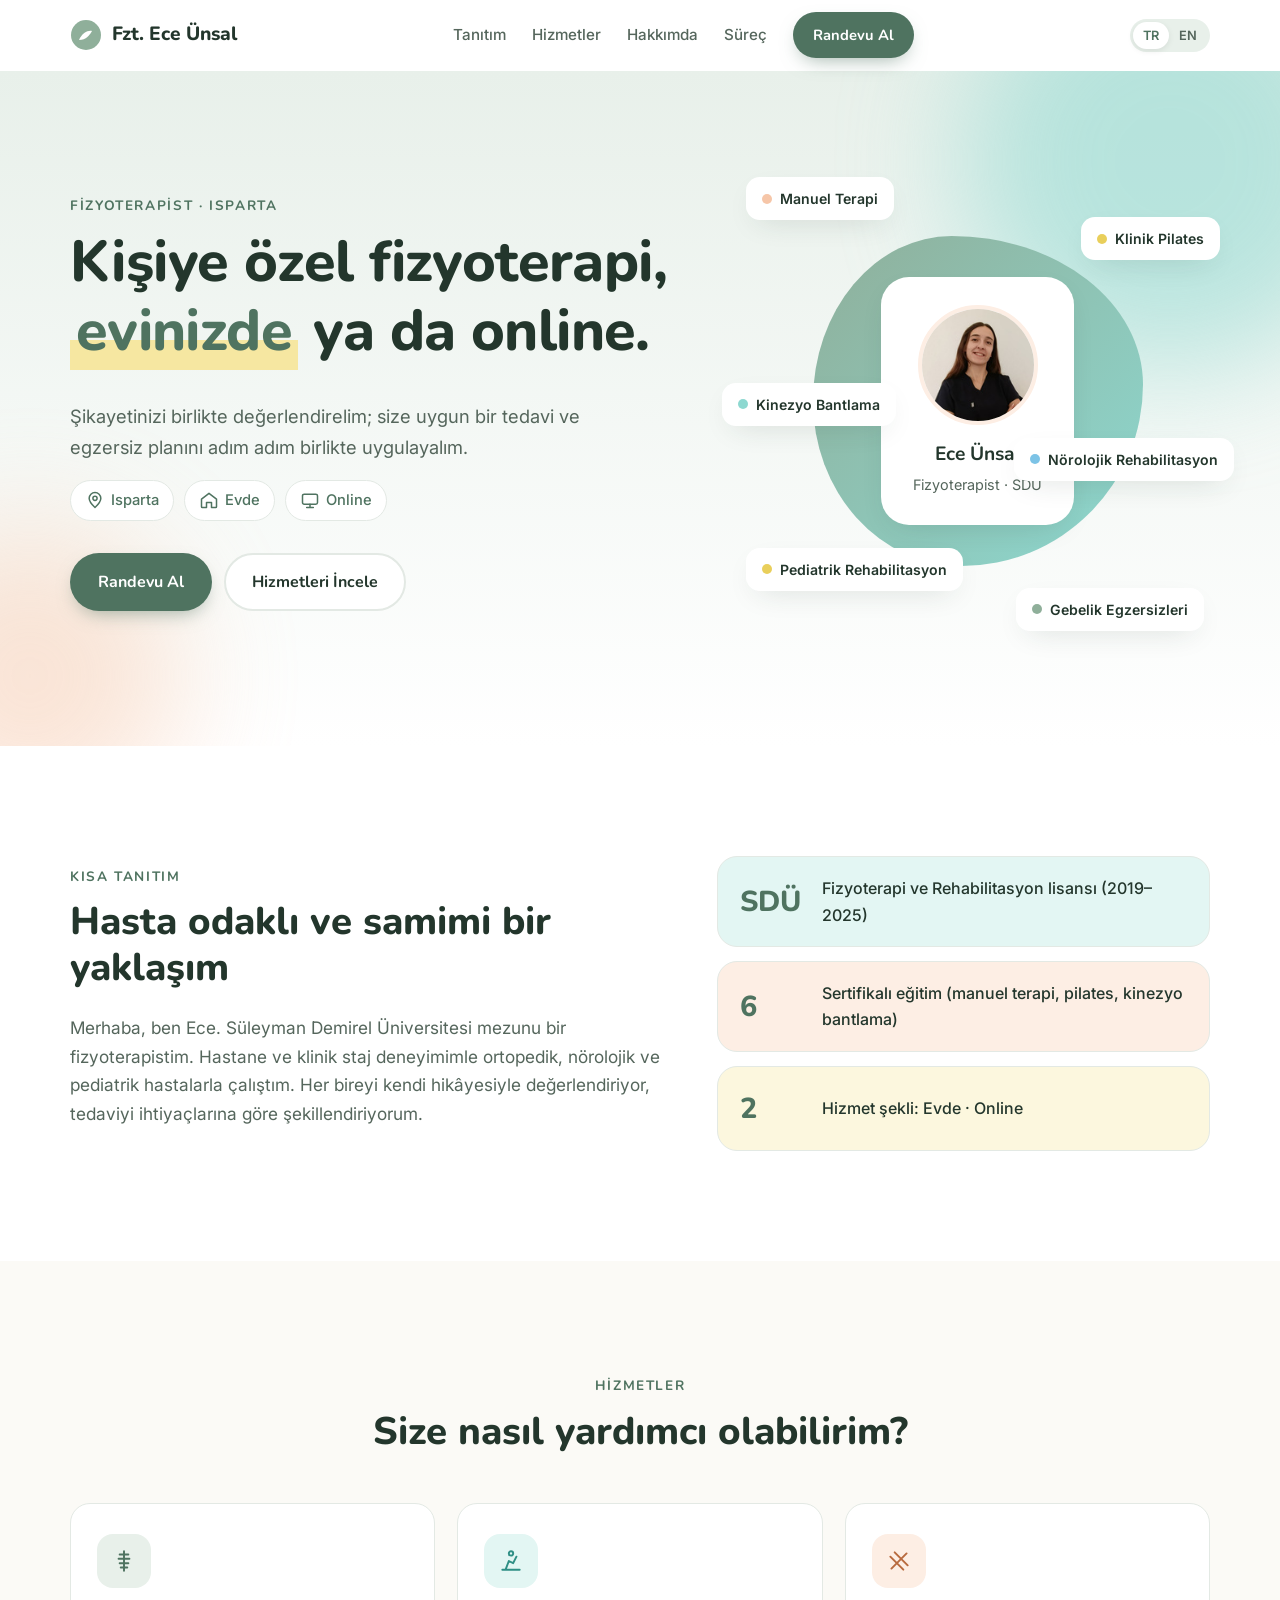
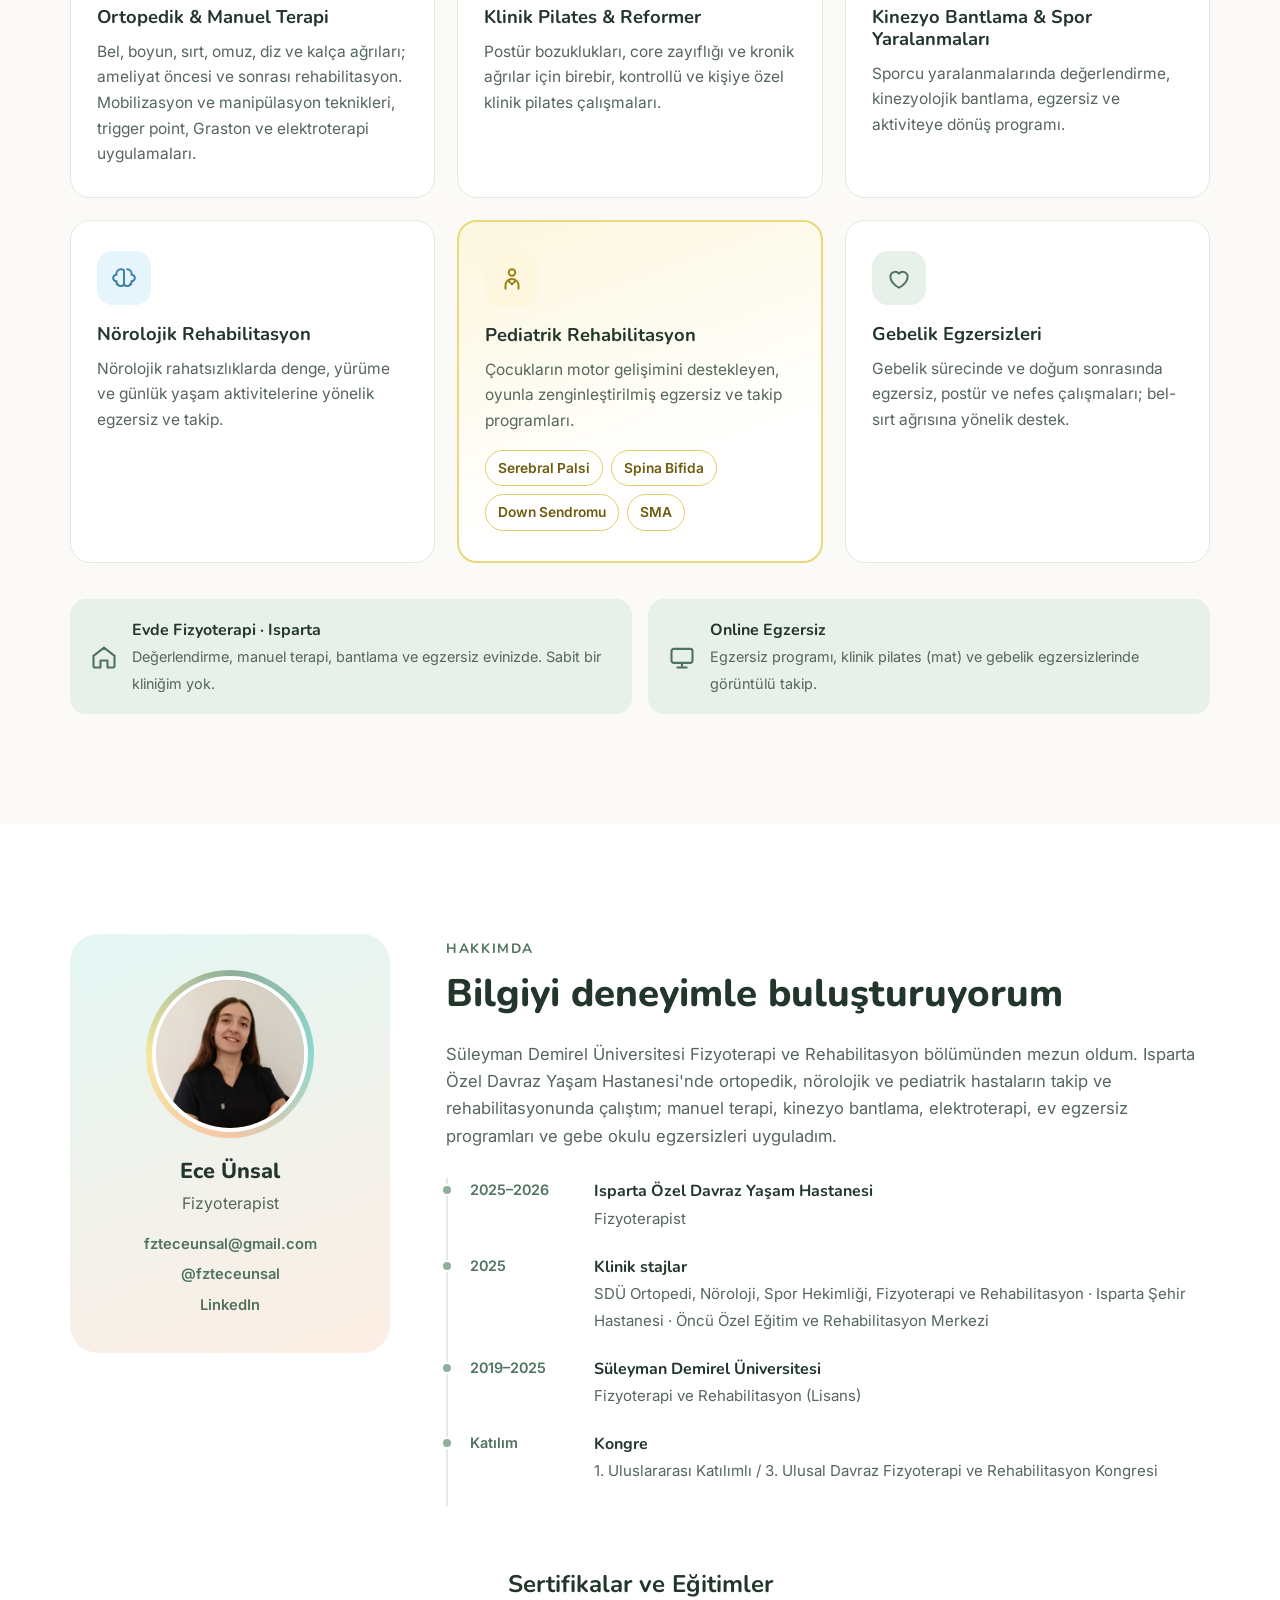
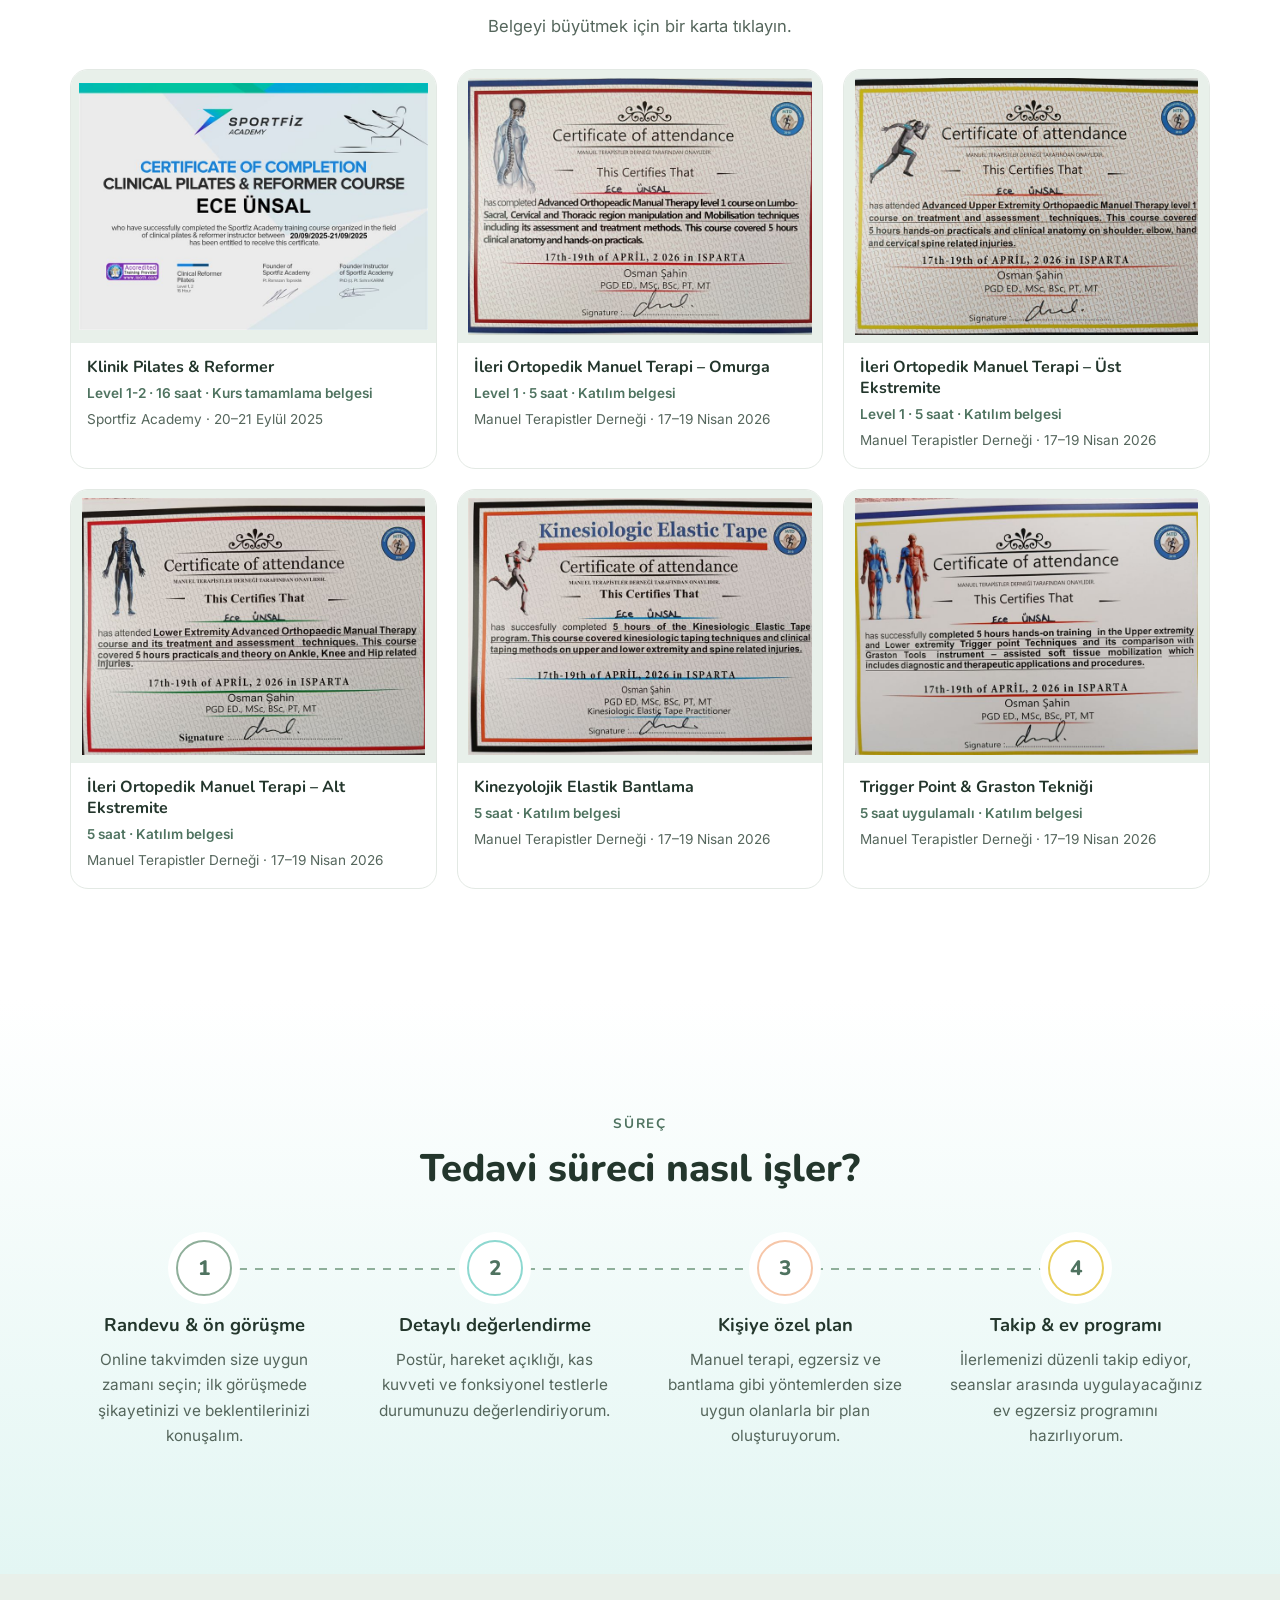
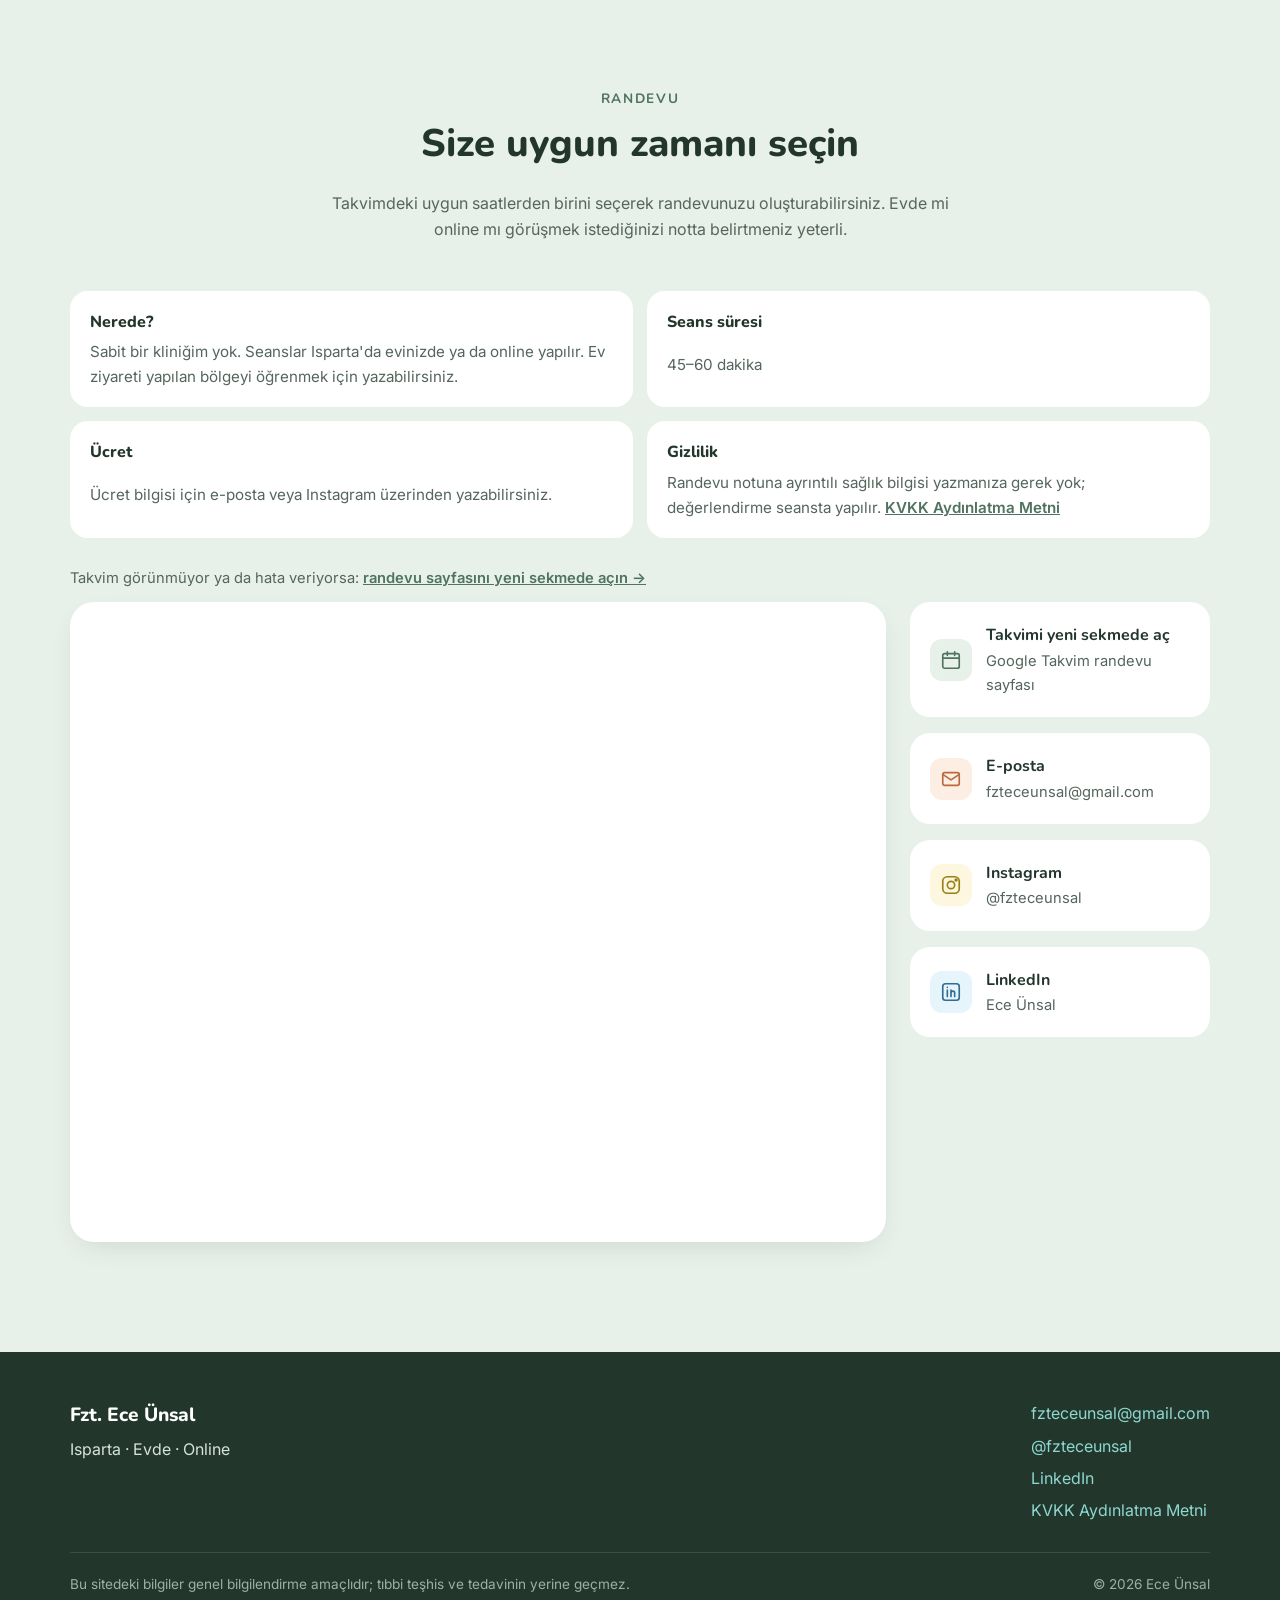
==== commit c9b73aa5: "Hizmet etiketleri, pediatrik vurgu ve LinkedIn - Profil kartının çevresinde tüm 6 hizmet etiketi (te" ====
--- a/index.html
+++ b/index.html
@@ -39,7 +39,7 @@
     "image": "https://eceunsal.github.io/assets/img/og-image.jpg",
     "email": "mailto:fzteceunsal@gmail.com",
     "areaServed": { "@type": "City", "name": "Isparta" },
-    "sameAs": ["https://instagram.com/fzteceunsal"],
+    "sameAs": ["https://instagram.com/fzteceunsal", "https://www.linkedin.com/in/ece-%C3%BCnsal-226831385/"],
     "founder": { "@type": "Person", "name": "Ece Ünsal", "jobTitle": "Fizyoterapist", "alumniOf": "Süleyman Demirel Üniversitesi" }
   }
   </script>
@@ -104,6 +104,9 @@
           <div class="float float--a"><span class="dot dot--peach"></span><span data-i18n="hero.f1">Manuel Terapi</span></div>
           <div class="float float--b"><span class="dot dot--yellow"></span><span data-i18n="hero.f2">Klinik Pilates</span></div>
           <div class="float float--c"><span class="dot dot--teal"></span><span data-i18n="hero.f3">Kinezyo Bantlama</span></div>
+          <div class="float float--d"><span class="dot dot--sky"></span><span data-i18n="hero.f4">Nörolojik Rehabilitasyon</span></div>
+          <div class="float float--e"><span class="dot dot--yellow"></span><span data-i18n="hero.f5">Pediatrik Rehabilitasyon</span></div>
+          <div class="float float--f"><span class="dot dot--sage"></span><span data-i18n="hero.f6">Gebelik Egzersizleri</span></div>
         </div>
       </div>
     </section>
@@ -118,7 +121,7 @@
         </div>
         <ul class="stats reveal">
           <li><strong>SDÜ</strong><span data-i18n="intro.s1">Fizyoterapi ve Rehabilitasyon lisansı (2019–2025)</span></li>
-          <li><strong>6</strong><span data-i18n="intro.s2">Sertifikalı eğitim (manuel terapi, pilates, bantlama)</span></li>
+          <li><strong>6</strong><span data-i18n="intro.s2">Sertifikalı eğitim (manuel terapi, pilates, kinezyo bantlama)</span></li>
           <li><strong>2</strong><span data-i18n="intro.s3">Hizmet şekli: Evde · Online</span></li>
         </ul>
       </div>
@@ -136,37 +139,37 @@
             <div class="card__icon card__icon--sage" aria-hidden="true"><svg viewBox="0 0 24 24"><path d="M12 3v18M8 6h8M7 10h10M8 14h8M9 18h6"/></svg></div>
             <h3 data-i18n="s1.t">Ortopedik & Manuel Terapi</h3>
             <p data-i18n="s1.d">Bel, boyun, sırt, omuz, diz ve kalça ağrıları; ameliyat öncesi ve sonrası rehabilitasyon. Mobilizasyon ve manipülasyon teknikleri, trigger point, Graston ve elektroterapi uygulamaları.</p>
-            <p class="card__proof" data-i18n="s1.p">Dayanak: MTD manuel terapi eğitimleri · hastane deneyimi</p>
           </article>
           <article class="card reveal">
             <div class="card__icon card__icon--teal" aria-hidden="true"><svg viewBox="0 0 24 24"><circle cx="12" cy="5" r="2"/><path d="M4 20h16M7 20l3-8 4 2 3-6"/></svg></div>
             <h3 data-i18n="s2.t">Klinik Pilates & Reformer</h3>
             <p data-i18n="s2.d">Postür bozuklukları, core zayıflığı ve kronik ağrılar için birebir, kontrollü ve kişiye özel klinik pilates çalışmaları.</p>
-            <p class="card__proof" data-i18n="s2.p">Dayanak: Sportfiz Academy Klinik Pilates & Reformer Level 1-2</p>
           </article>
           <article class="card reveal">
             <div class="card__icon card__icon--peach" aria-hidden="true"><svg viewBox="0 0 24 24"><path d="M5 19L19 5M8 4l12 12M4 8l12 12"/></svg></div>
             <h3 data-i18n="s3.t">Kinezyo Bantlama & Spor Yaralanmaları</h3>
             <p data-i18n="s3.d">Sporcu yaralanmalarında değerlendirme, kinezyolojik bantlama, egzersiz ve aktiviteye dönüş programı.</p>
-            <p class="card__proof" data-i18n="s3.p">Dayanak: MTD kinezyo bantlama eğitimi · SDÜ Spor Hekimliği stajı</p>
           </article>
           <article class="card reveal">
             <div class="card__icon card__icon--sky" aria-hidden="true"><svg viewBox="0 0 24 24"><path d="M9 4a4 4 0 0 0-4 4v1a3 3 0 0 0 0 6 4 4 0 0 0 7 3V5a3 3 0 0 0-3-1zM15 4a4 4 0 0 1 4 4v1a3 3 0 0 1 0 6 4 4 0 0 1-7 3"/></svg></div>
             <h3 data-i18n="s4.t">Nörolojik Rehabilitasyon</h3>
             <p data-i18n="s4.d">Nörolojik rahatsızlıklarda denge, yürüme ve günlük yaşam aktivitelerine yönelik egzersiz ve takip.</p>
-            <p class="card__proof" data-i18n="s4.p">Dayanak: hastane deneyimi · SDÜ Nöroloji ve Isparta Şehir Hastanesi stajları</p>
-          </article>
-          <article class="card reveal">
+          </article>
+          <article class="card card--featured reveal">
             <div class="card__icon card__icon--yellow" aria-hidden="true"><svg viewBox="0 0 24 24"><circle cx="12" cy="6" r="3"/><path d="M6 21v-3a6 6 0 0 1 12 0v3M9 14l3 3 3-3"/></svg></div>
             <h3 data-i18n="s5.t">Pediatrik Rehabilitasyon</h3>
             <p data-i18n="s5.d">Çocukların motor gelişimini destekleyen, oyunla zenginleştirilmiş egzersiz ve takip programları.</p>
-            <p class="card__proof" data-i18n="s5.p">Dayanak: hastane deneyimi · Öncü Özel Eğitim ve Rehabilitasyon Merkezi stajı</p>
+            <ul class="tags" data-i18n-attr="aria-label:a.peds" aria-label="Çalışılan durumlar">
+              <li data-i18n="s5.c1">Serebral Palsi</li>
+              <li data-i18n="s5.c2">Spina Bifida</li>
+              <li data-i18n="s5.c3">Down Sendromu</li>
+              <li data-i18n="s5.c4">SMA</li>
+            </ul>
           </article>
           <article class="card reveal">
             <div class="card__icon card__icon--sage" aria-hidden="true"><svg viewBox="0 0 24 24"><path d="M12 21c-5-3-8-6.5-8-10.5A4.5 4.5 0 0 1 12 8a4.5 4.5 0 0 1 8 2.5C20 14.5 17 18 12 21z"/></svg></div>
             <h3 data-i18n="s6.t">Gebelik Egzersizleri</h3>
             <p data-i18n="s6.d">Gebelik sürecinde ve doğum sonrasında egzersiz, postür ve nefes çalışmaları; bel-sırt ağrısına yönelik destek.</p>
-            <p class="card__proof" data-i18n="s6.p">Dayanak: hastanede gebe okulu egzersiz uygulamaları</p>
           </article>
         </div>
         <div class="modes reveal">
@@ -187,6 +190,7 @@
             <div class="about__social">
               <a href="mailto:fzteceunsal@gmail.com">fzteceunsal@gmail.com</a>
               <a href="https://instagram.com/fzteceunsal" target="_blank" rel="noopener">@fzteceunsal</a>
+              <a href="https://www.linkedin.com/in/ece-%C3%BCnsal-226831385/" target="_blank" rel="noopener">LinkedIn</a>
             </div>
           </div>
           <div class="reveal">
@@ -290,6 +294,10 @@
               <svg class="ico" viewBox="0 0 24 24" aria-hidden="true"><rect x="3" y="3" width="18" height="18" rx="5"/><circle cx="12" cy="12" r="4"/><circle cx="17.5" cy="6.5" r="1" fill="currentColor"/></svg>
               <span><strong>Instagram</strong><span>@fzteceunsal</span></span>
             </a>
+            <a class="contact contact--li" href="https://www.linkedin.com/in/ece-%C3%BCnsal-226831385/" target="_blank" rel="noopener">
+              <svg class="ico" viewBox="0 0 24 24" aria-hidden="true"><rect x="3" y="3" width="18" height="18" rx="3"/><path d="M8 10v7M8 7v.01M12 17v-4a2 2 0 0 1 4 0v4M12 10v7"/></svg>
+              <span><strong>LinkedIn</strong><span>Ece Ünsal</span></span>
+            </a>
           </div>
         </div>
       </div>
@@ -306,6 +314,7 @@
       <div class="footer__links">
         <a href="mailto:fzteceunsal@gmail.com">fzteceunsal@gmail.com</a>
         <a href="https://instagram.com/fzteceunsal" target="_blank" rel="noopener">@fzteceunsal</a>
+        <a href="https://www.linkedin.com/in/ece-%C3%BCnsal-226831385/" target="_blank" rel="noopener">LinkedIn</a>
         <a href="kvkk.html" data-i18n="footer.kvkk">KVKK Aydınlatma Metni</a>
       </div>
     </div>
--- a/css/style.css
+++ b/css/style.css
@@ -121,18 +121,22 @@
 .chips li { display: inline-flex; align-items: center; gap: 6px; background: var(--white); border: 1px solid var(--line); padding: 7px 14px; border-radius: 999px; font-weight: 500; font-size: .92rem; color: var(--sage-dark); }
 .hero__actions { display: flex; flex-wrap: wrap; gap: 12px; }
 
-.hero__visual { position: relative; display: grid; place-items: center; min-height: 380px; }
+.hero__visual { position: relative; display: grid; place-items: center; min-height: 460px; }
 .hero__visual::before { content: ""; position: absolute; width: 330px; height: 330px; border-radius: 42% 58% 55% 45% / 50% 45% 55% 50%; background: linear-gradient(135deg, var(--sage) 0%, var(--teal) 100%); animation: morph 12s ease-in-out infinite; }
 .hero__card { position: relative; background: var(--white); border-radius: 28px; padding: 28px 32px; text-align: center; box-shadow: var(--shadow); display: flex; flex-direction: column; align-items: center; gap: 2px; }
 .hero__card img { width: 120px; height: 120px; border-radius: 50%; object-fit: cover; border: 4px solid var(--peach-soft); margin-bottom: 12px; }
 .hero__card strong { font-family: var(--font-head); font-size: 1.2rem; }
 .hero__card span { color: var(--ink-soft); font-size: .9rem; }
 .float { position: absolute; display: flex; align-items: center; gap: 8px; background: var(--white); padding: 10px 16px; border-radius: 14px; box-shadow: var(--shadow); font-weight: 600; font-size: .88rem; animation: bob 5s ease-in-out infinite; }
-.float--a { top: 22px; left: 0; }
-.float--b { bottom: 40px; right: -6px; animation-delay: -1.6s; }
-.float--c { bottom: 6px; left: 20px; animation-delay: -3.2s; }
+.float { white-space: nowrap; z-index: 1; }
+.float--a { top: 6px; left: 0; }
+.float--b { top: 46px; right: -10px; animation-delay: -1s; }
+.float--c { top: 46%; left: -24px; animation-delay: -2s; }
+.float--d { top: 58%; right: -24px; animation-delay: -3s; }
+.float--e { bottom: 40px; left: 0; animation-delay: -4s; }
+.float--f { bottom: 0; right: 6px; animation-delay: -2.5s; }
 .dot { width: 10px; height: 10px; border-radius: 50%; }
-.dot--peach { background: var(--peach); } .dot--yellow { background: #E9CF5B; } .dot--teal { background: var(--teal); }
+.dot--peach { background: var(--peach); } .dot--yellow { background: #E9CF5B; } .dot--teal { background: var(--teal); } .dot--sky { background: #7CC3E6; } .dot--sage { background: var(--sage); }
 @keyframes bob { 50% { transform: translateY(-8px); } }
 @keyframes morph { 50% { border-radius: 55% 45% 40% 60% / 45% 60% 40% 55%; transform: rotate(8deg); } }
 
@@ -154,7 +158,6 @@
 .card:hover { transform: translateY(-4px); box-shadow: var(--shadow); }
 .card { display: flex; flex-direction: column; }
 .card p { color: var(--ink-soft); margin: 0; font-size: .97rem; }
-.card .card__proof { margin-top: auto; padding-top: 14px; font-size: .84rem; color: var(--sage-dark); font-weight: 600; }
 .card__icon { width: 54px; height: 54px; border-radius: 16px; display: grid; place-items: center; margin-bottom: 18px; color: var(--ink); }
 .card__icon svg { width: 26px; height: 26px; fill: none; stroke: currentColor; stroke-width: 1.8; stroke-linecap: round; stroke-linejoin: round; }
 .card__icon--sage { background: var(--sage-soft); color: var(--sage-dark); }
@@ -260,7 +263,7 @@
   .about__grid { grid-template-columns: 1fr; }
   .about__photo { position: static; max-width: 420px; margin: 0 auto; width: 100%; }
   .booking__box { grid-template-columns: 1fr; }
-  .booking__contact { grid-template-columns: repeat(3, 1fr); }
+  .booking__contact { grid-template-columns: repeat(2, 1fr); }
   .booking__calendar iframe { height: 760px; }
 }
 @media (max-width: 860px) {
@@ -277,15 +280,16 @@
   .nav__links a:not(.btn) { padding: 14px 4px; border-bottom: 1px solid var(--line); font-size: 1rem; }
   .nav__cta { margin-top: 14px; }
   .hero__grid, .intro__grid { grid-template-columns: 1fr; }
-  .hero__visual { min-height: 340px; }
   .modes { grid-template-columns: 1fr; }
 }
 @media (max-width: 560px) {
   .cards, .certs, .steps { grid-template-columns: 1fr; }
   .booking__contact, .info { grid-template-columns: 1fr; }
   .hero__visual::before { width: 270px; height: 270px; }
-  .float { font-size: .8rem; padding: 8px 12px; }
-  .float--b { right: 0; }
+  .hero__visual { display: grid; grid-template-columns: 1fr 1fr; gap: 10px; min-height: 0; padding-top: 24px; place-items: stretch; }
+  .hero__visual::before { top: 0; left: calc(50% - 135px); }
+  .hero__card { grid-column: 1 / -1; justify-self: center; margin-bottom: 14px; }
+  .float { position: static; animation: none; font-size: .8rem; padding: 9px 10px; white-space: normal; justify-content: flex-start; }
   .timeline li { grid-template-columns: 1fr; gap: 2px; }
   .hero__actions .btn { flex: 1 1 auto; }
   .logo { font-size: 1.05rem; }
@@ -320,3 +324,7 @@
 }
 .booking__note { margin: 0 0 12px; font-size: .92rem; color: var(--ink-soft); }
 .booking__note a { color: var(--sage-dark); font-weight: 600; }
+.contact--li .ico { background: var(--sky-soft); color: #2F6E95; }
+.card--featured { background: linear-gradient(160deg, var(--yellow-soft), var(--white) 70%); border: 2px solid #EBD77C; }
+.tags { list-style: none; margin: 16px 0 0; padding: 0; display: flex; flex-wrap: wrap; gap: 8px; }
+.tags li { background: var(--white); border: 1px solid #E3CD6A; color: #6E5B0E; font-weight: 600; font-size: .86rem; padding: 6px 12px; border-radius: 999px; }
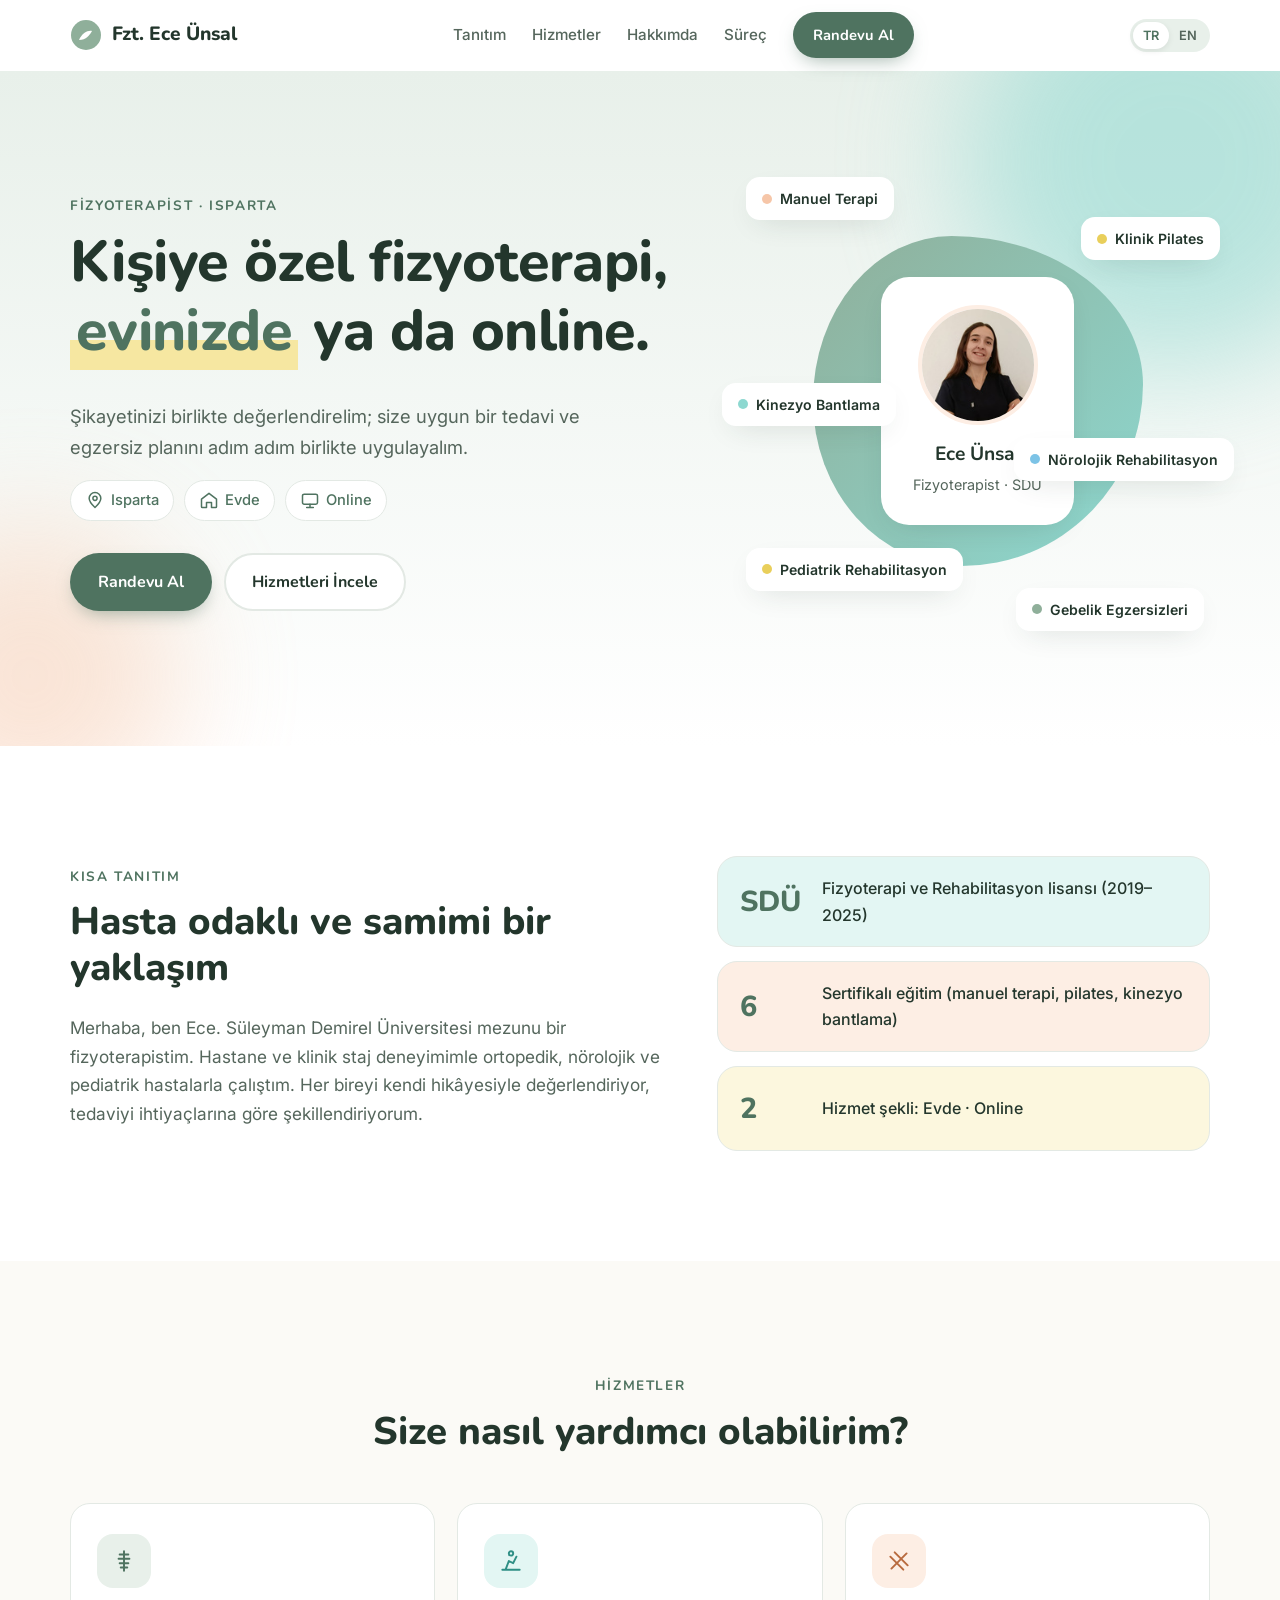
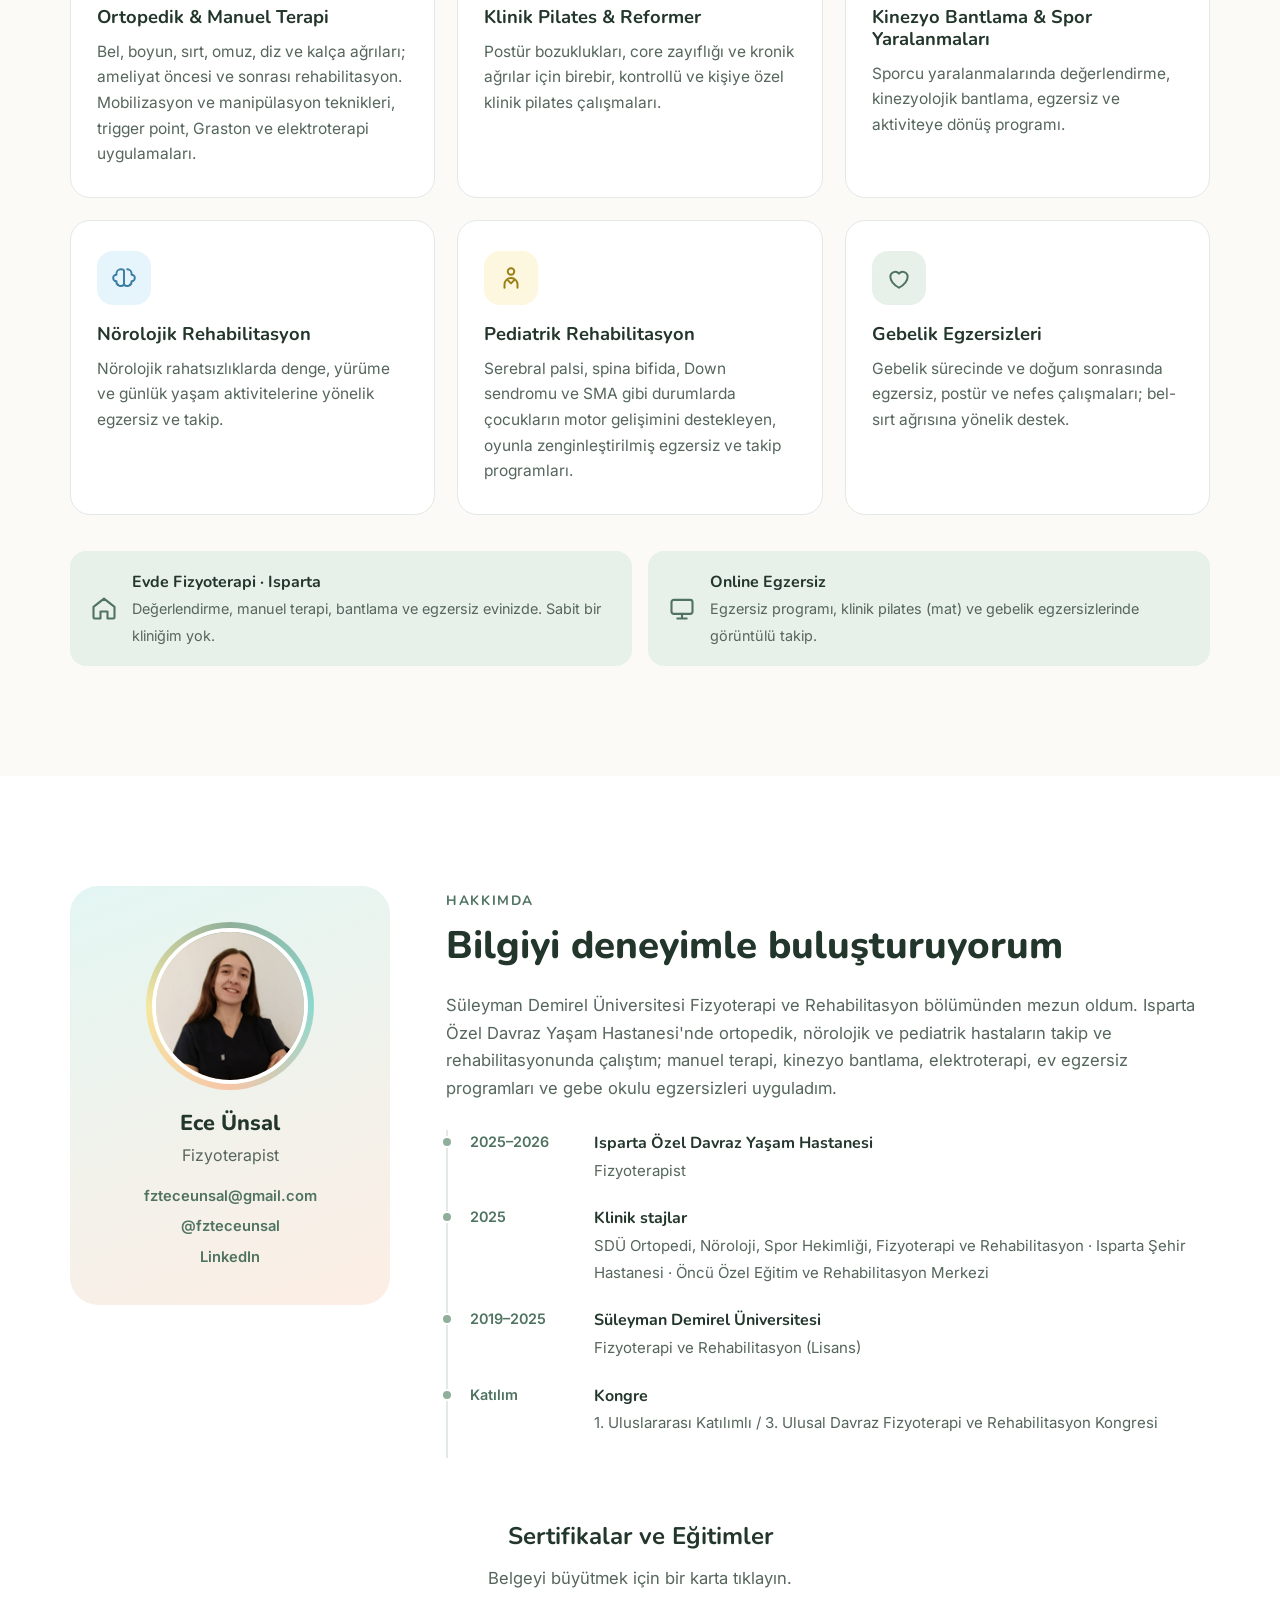
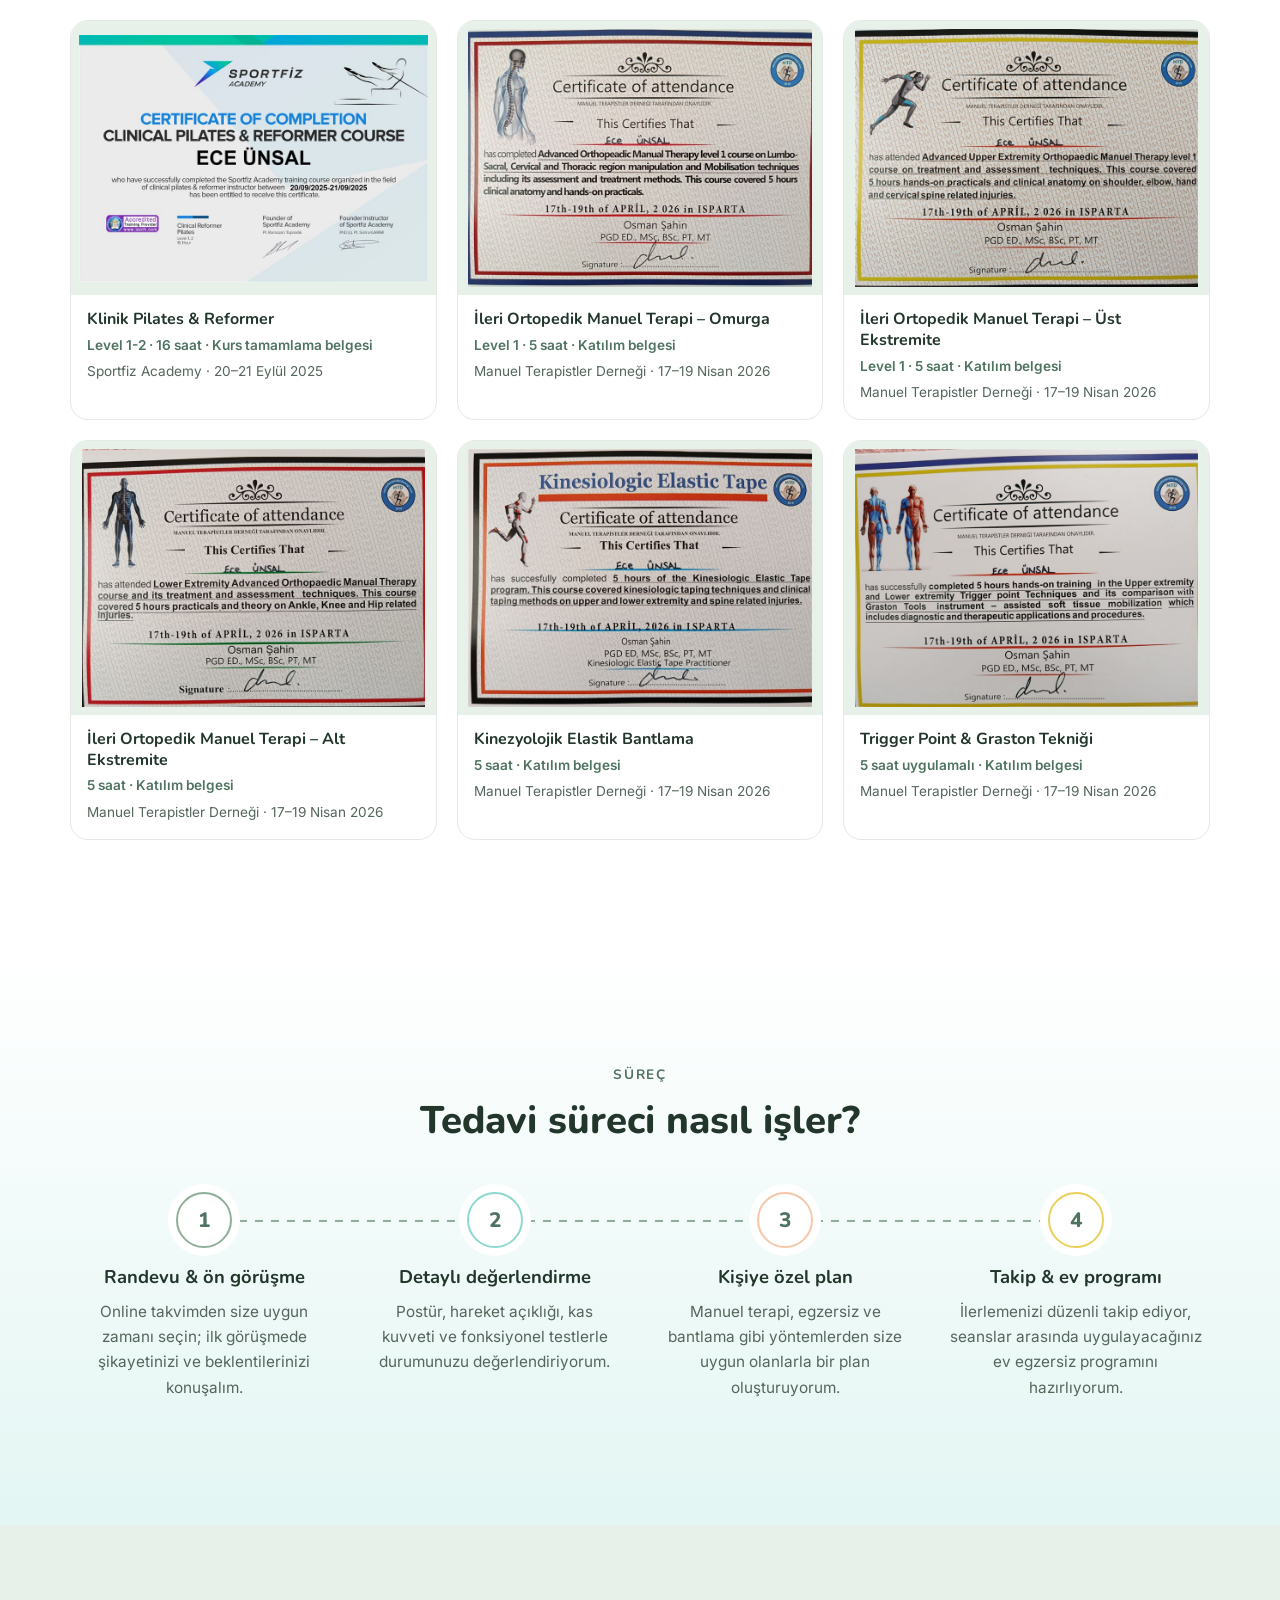
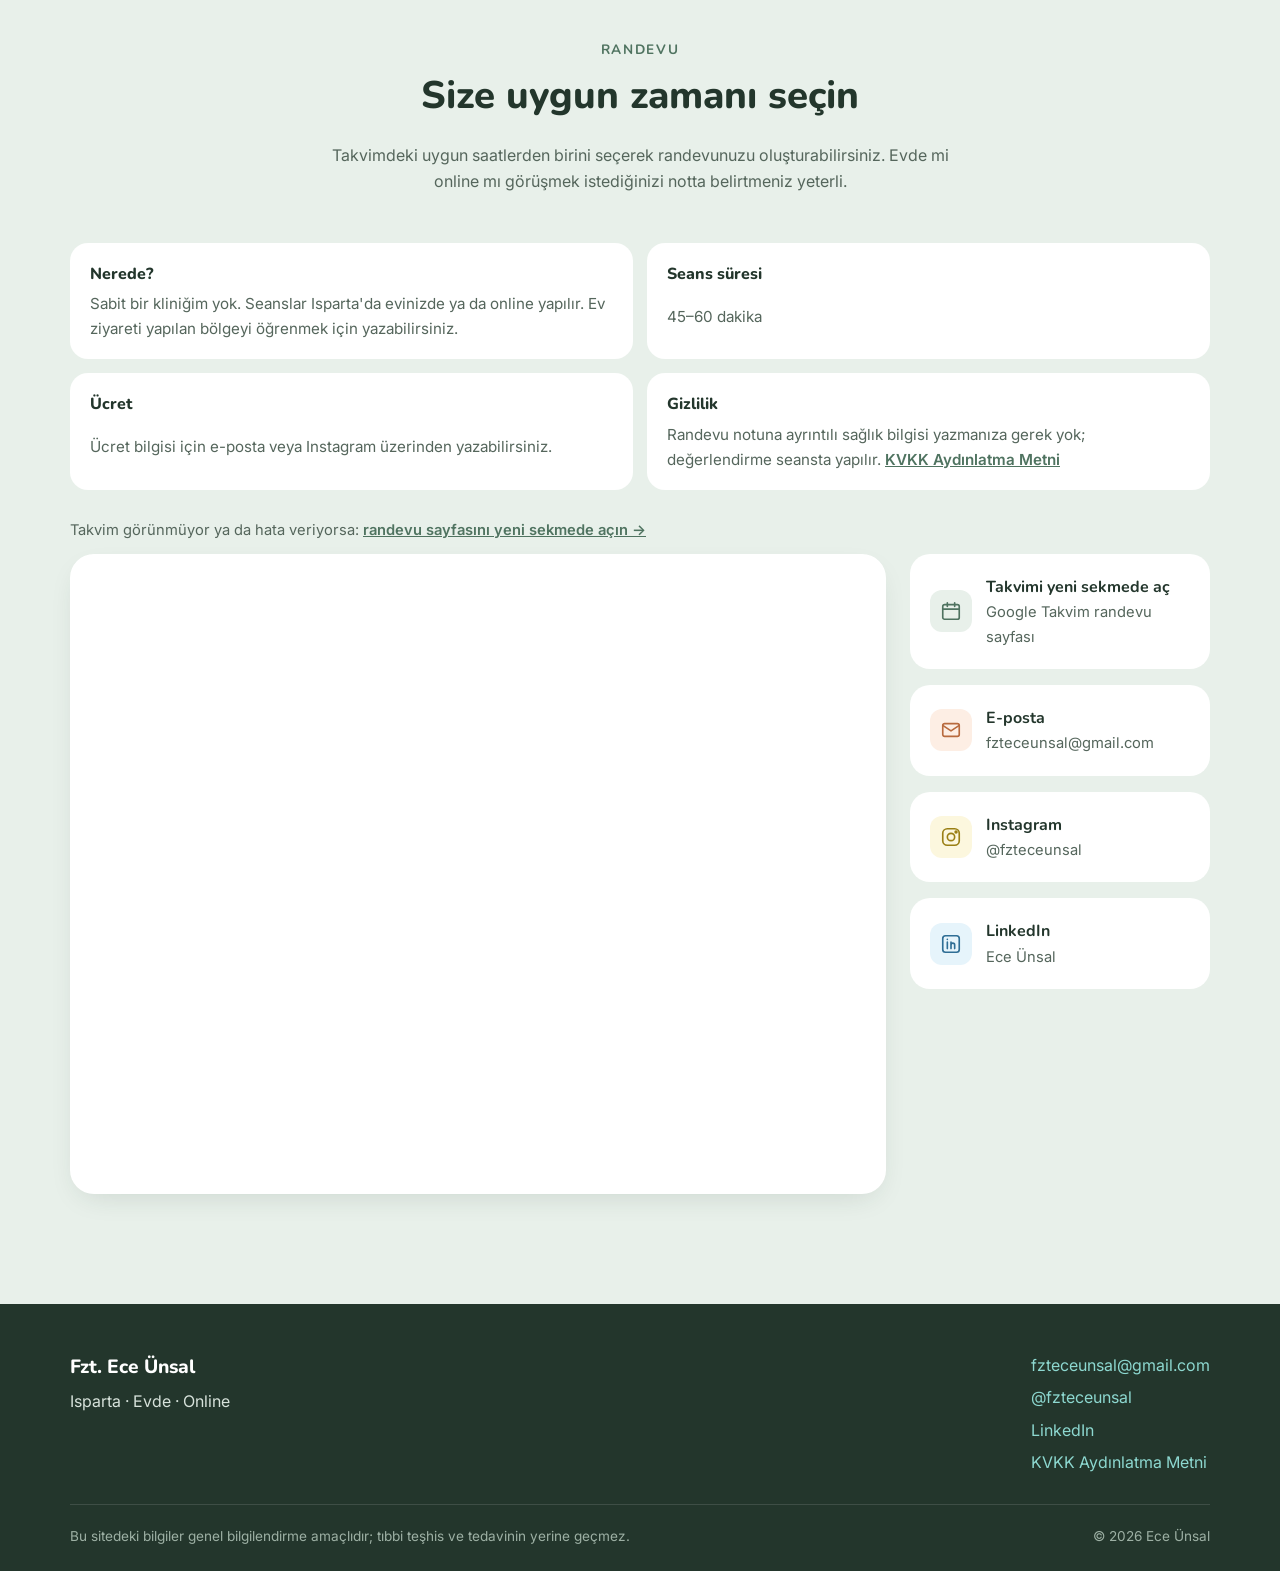
==== commit a3cacb9c: "Pediatrik hastalıkları kart metnine taşı, vurguyu kaldır Co-Authored-By: Claude Opus 5.5 <noreply@an" ====
--- a/index.html
+++ b/index.html
@@ -155,16 +155,10 @@
             <h3 data-i18n="s4.t">Nörolojik Rehabilitasyon</h3>
             <p data-i18n="s4.d">Nörolojik rahatsızlıklarda denge, yürüme ve günlük yaşam aktivitelerine yönelik egzersiz ve takip.</p>
           </article>
-          <article class="card card--featured reveal">
+          <article class="card reveal">
             <div class="card__icon card__icon--yellow" aria-hidden="true"><svg viewBox="0 0 24 24"><circle cx="12" cy="6" r="3"/><path d="M6 21v-3a6 6 0 0 1 12 0v3M9 14l3 3 3-3"/></svg></div>
             <h3 data-i18n="s5.t">Pediatrik Rehabilitasyon</h3>
-            <p data-i18n="s5.d">Çocukların motor gelişimini destekleyen, oyunla zenginleştirilmiş egzersiz ve takip programları.</p>
-            <ul class="tags" data-i18n-attr="aria-label:a.peds" aria-label="Çalışılan durumlar">
-              <li data-i18n="s5.c1">Serebral Palsi</li>
-              <li data-i18n="s5.c2">Spina Bifida</li>
-              <li data-i18n="s5.c3">Down Sendromu</li>
-              <li data-i18n="s5.c4">SMA</li>
-            </ul>
+            <p data-i18n="s5.d">Serebral palsi, spina bifida, Down sendromu ve SMA gibi durumlarda çocukların motor gelişimini destekleyen, oyunla zenginleştirilmiş egzersiz ve takip programları.</p>
           </article>
           <article class="card reveal">
             <div class="card__icon card__icon--sage" aria-hidden="true"><svg viewBox="0 0 24 24"><path d="M12 21c-5-3-8-6.5-8-10.5A4.5 4.5 0 0 1 12 8a4.5 4.5 0 0 1 8 2.5C20 14.5 17 18 12 21z"/></svg></div>
--- a/css/style.css
+++ b/css/style.css
@@ -325,6 +325,3 @@
 .booking__note { margin: 0 0 12px; font-size: .92rem; color: var(--ink-soft); }
 .booking__note a { color: var(--sage-dark); font-weight: 600; }
 .contact--li .ico { background: var(--sky-soft); color: #2F6E95; }
-.card--featured { background: linear-gradient(160deg, var(--yellow-soft), var(--white) 70%); border: 2px solid #EBD77C; }
-.tags { list-style: none; margin: 16px 0 0; padding: 0; display: flex; flex-wrap: wrap; gap: 8px; }
-.tags li { background: var(--white); border: 1px solid #E3CD6A; color: #6E5B0E; font-weight: 600; font-size: .86rem; padding: 6px 12px; border-radius: 999px; }
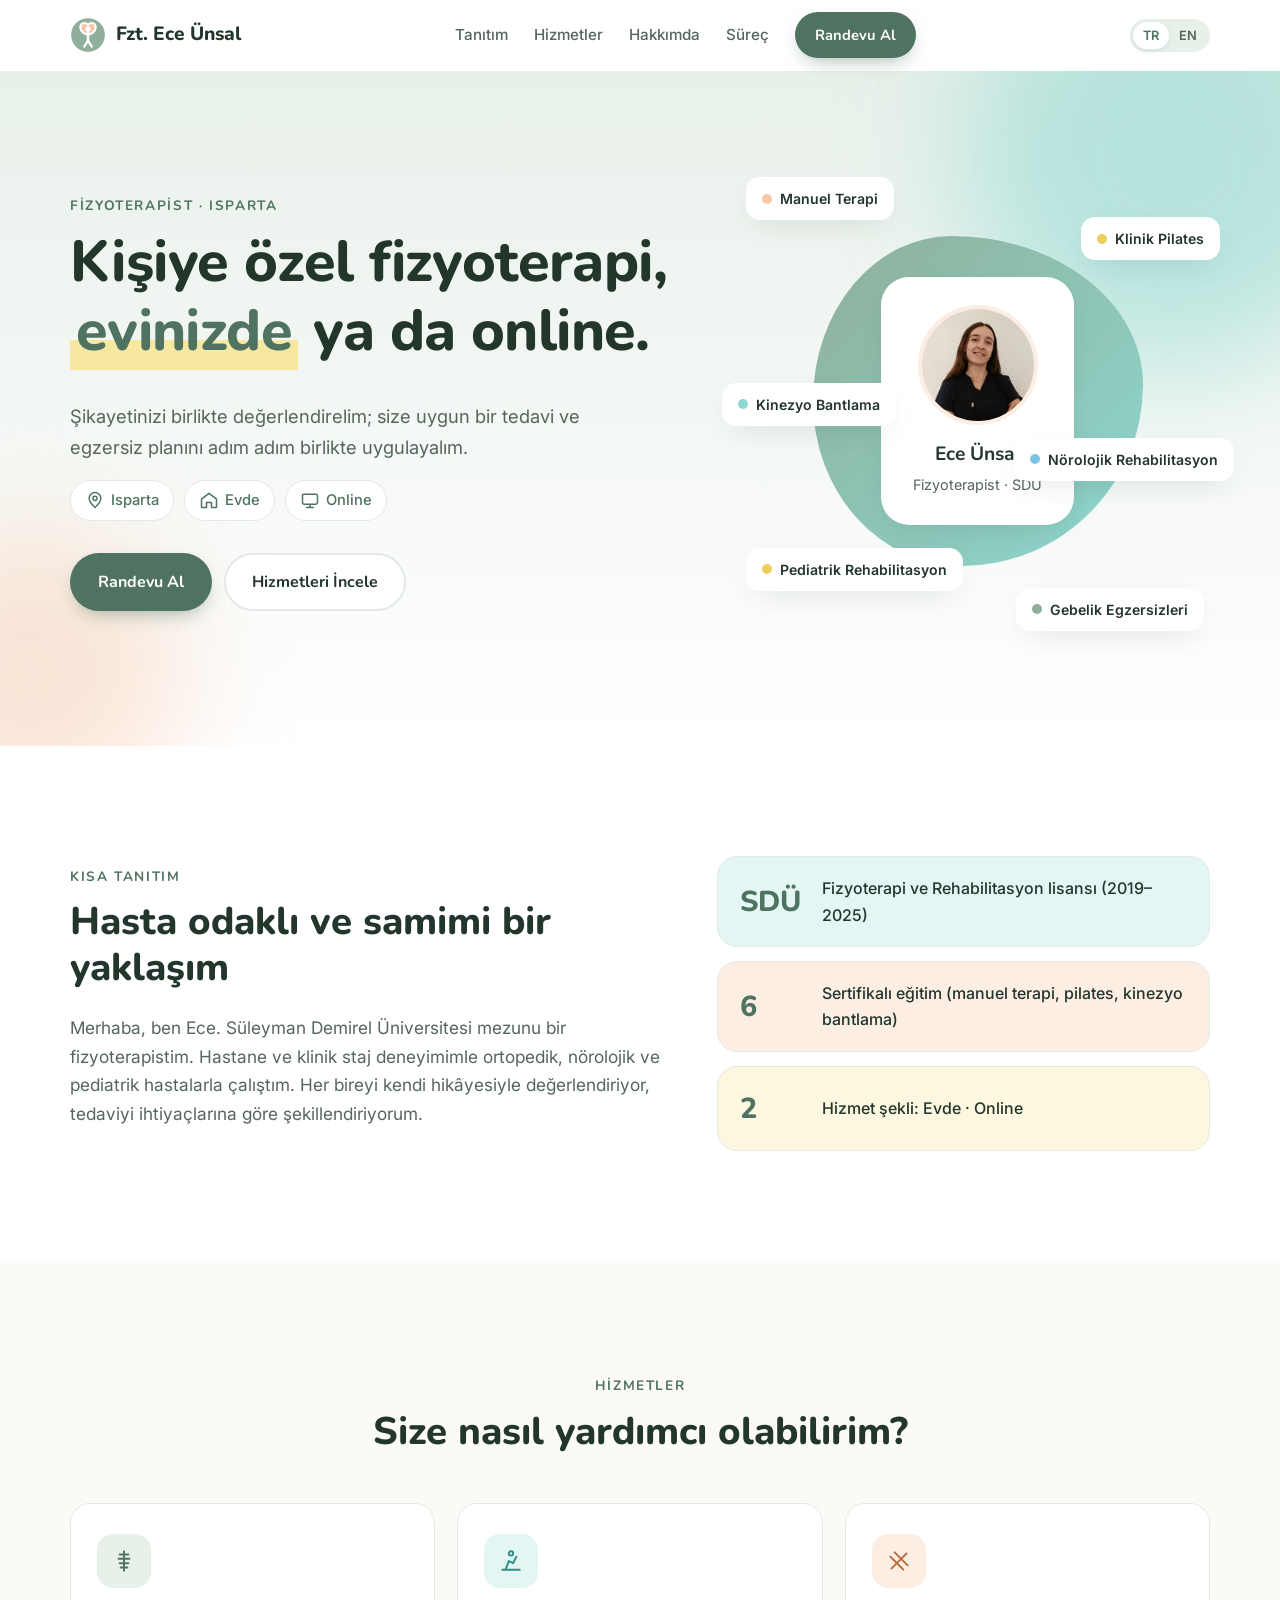
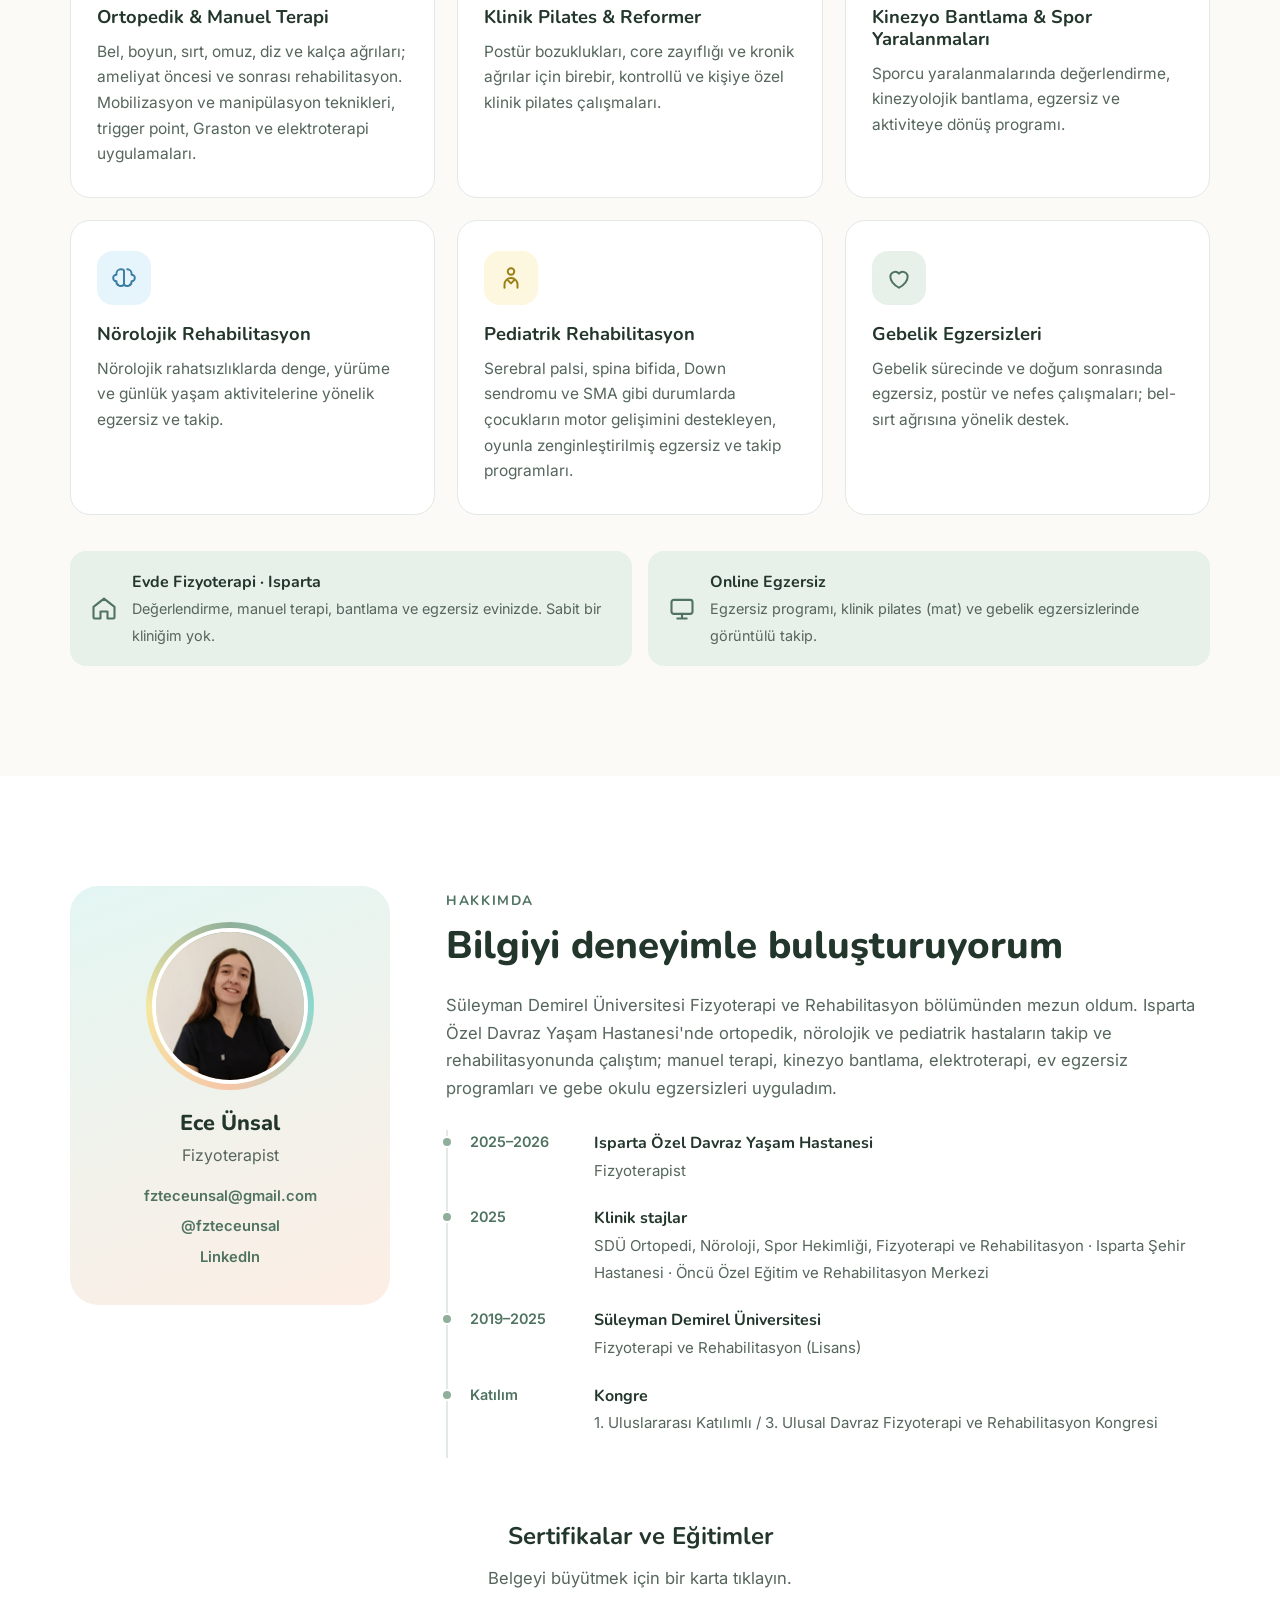
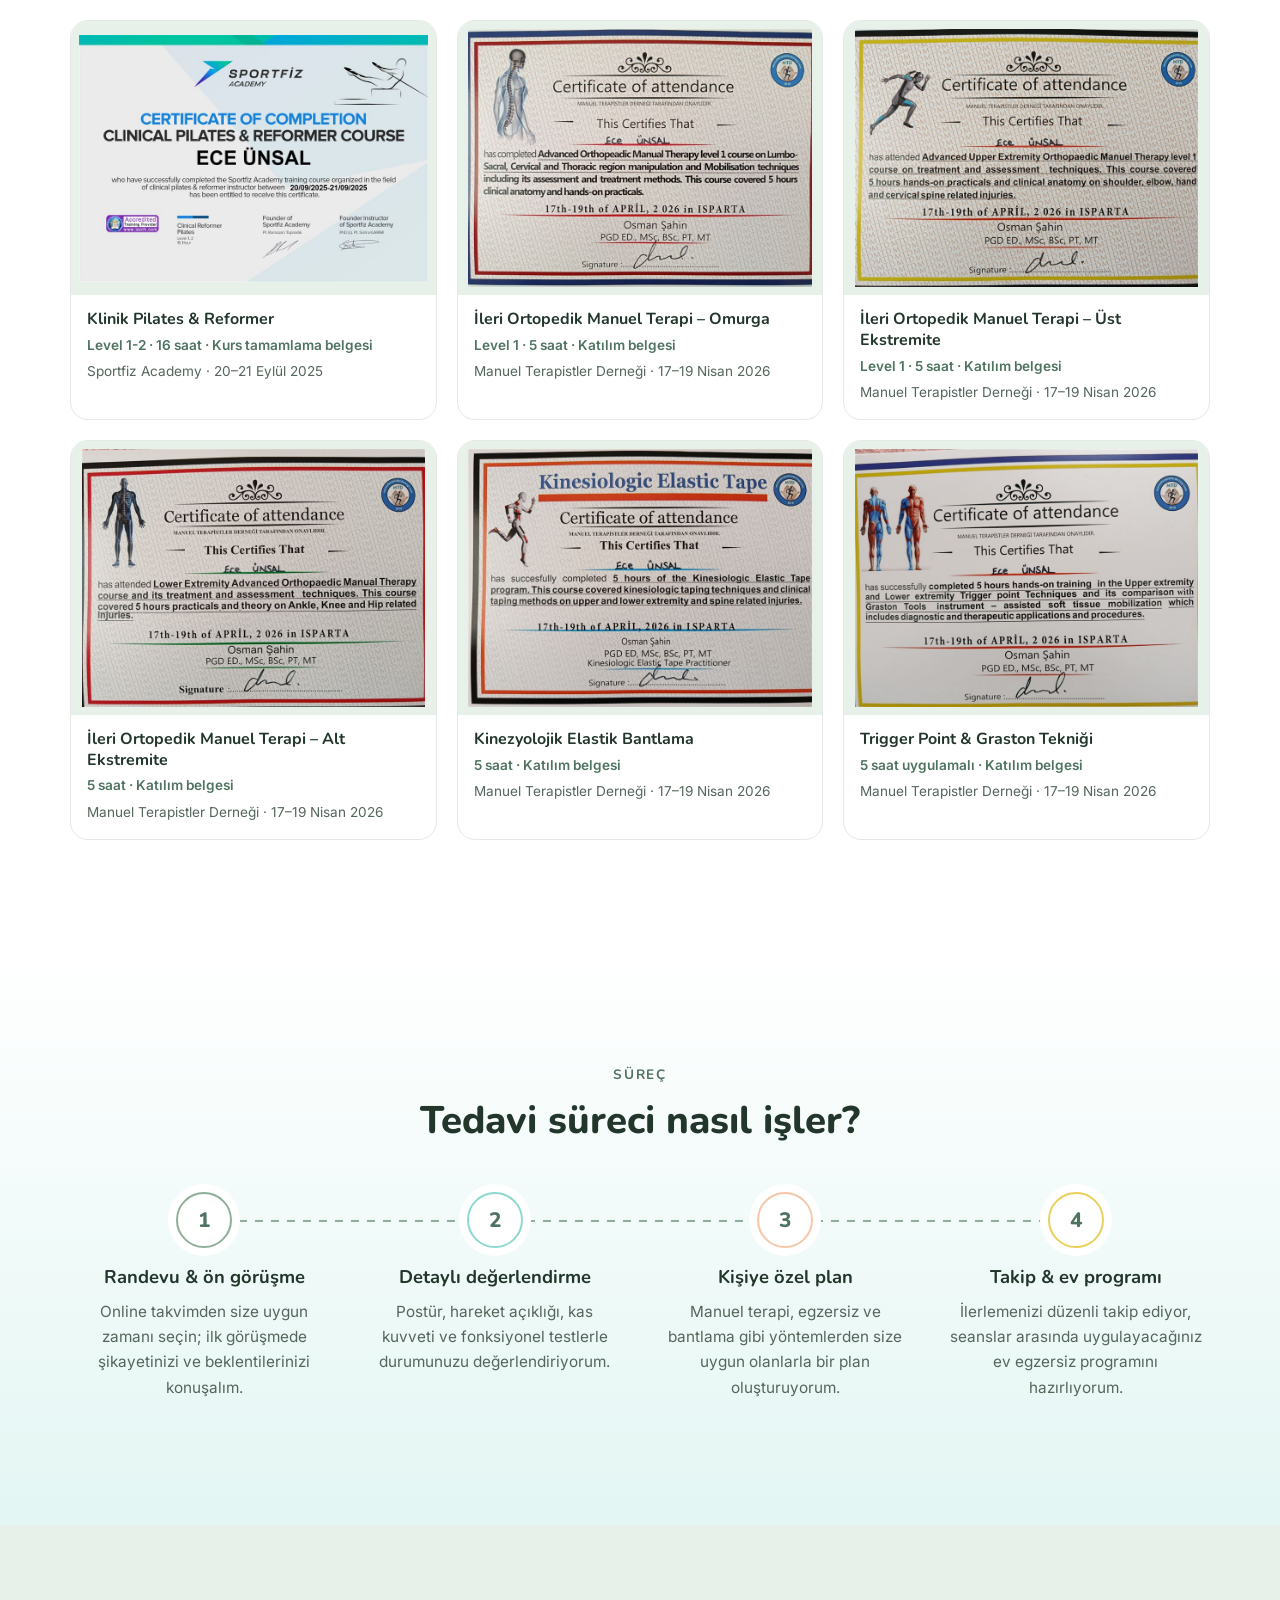
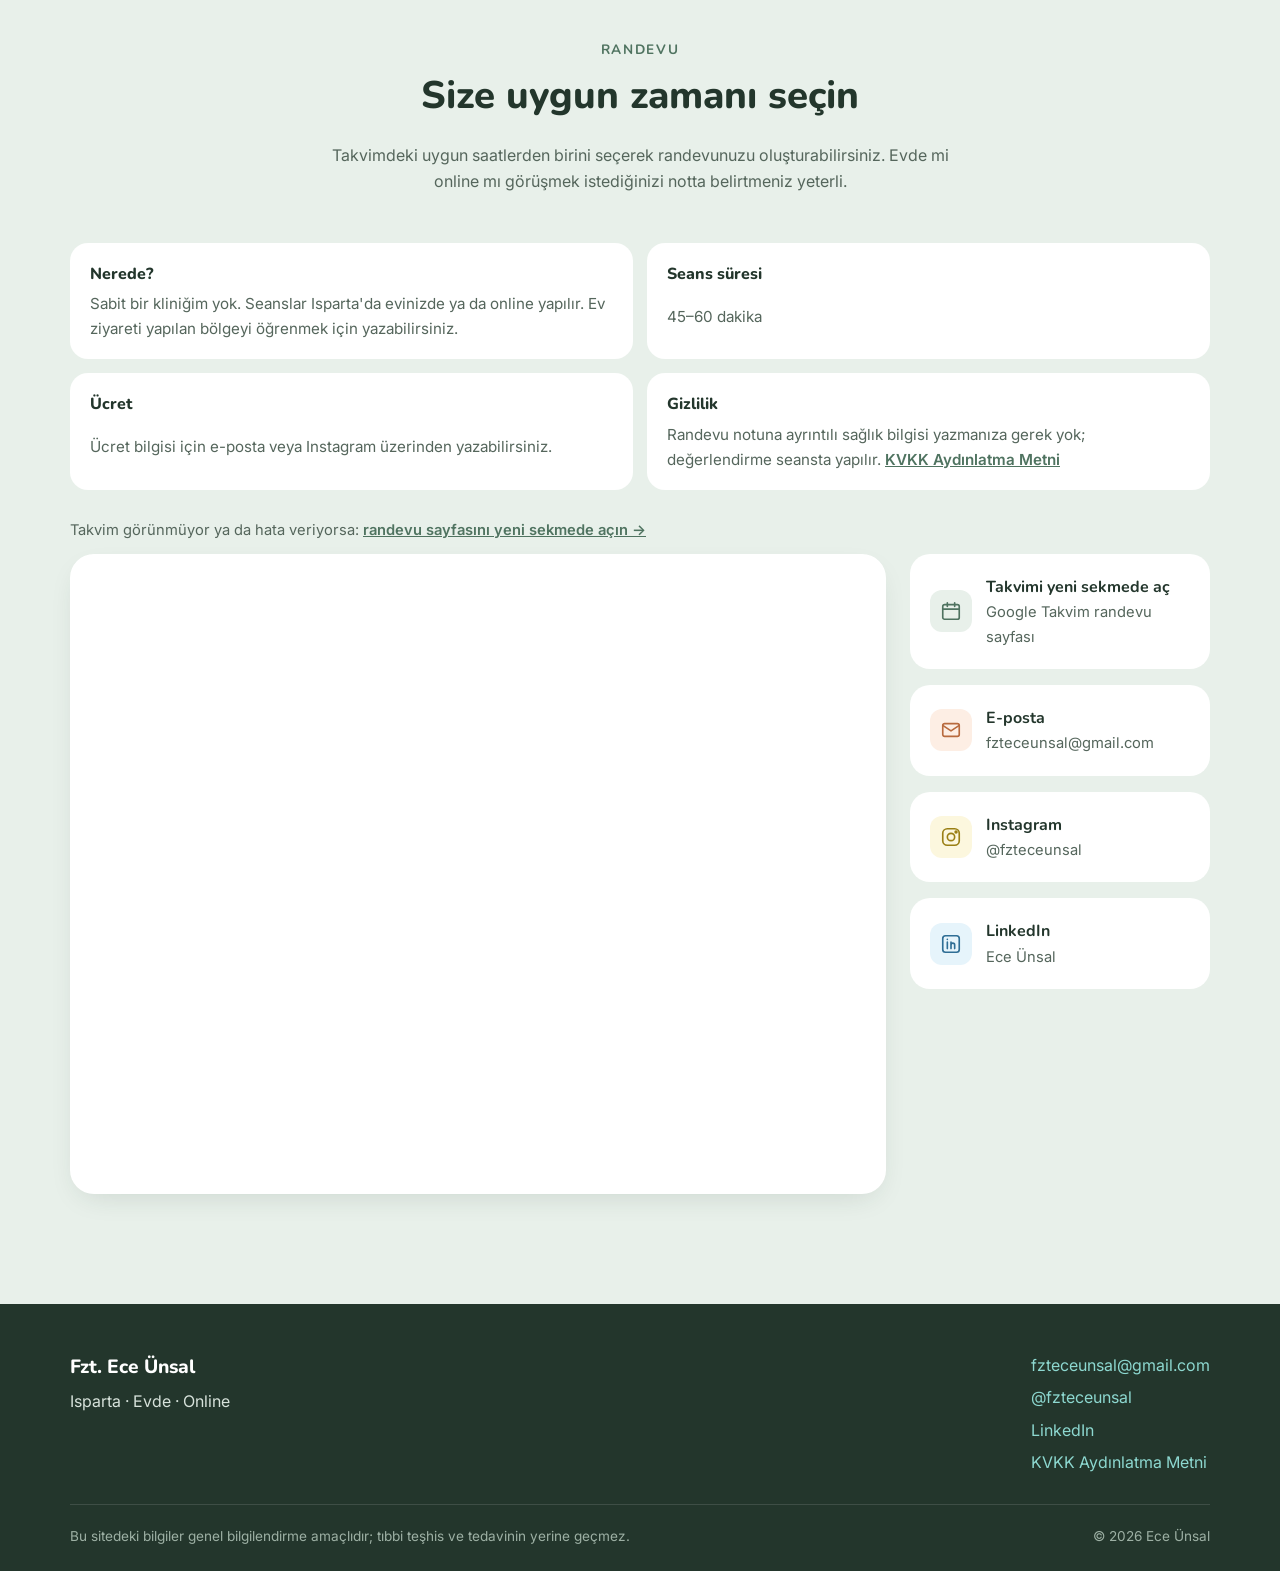
==== commit 95a3d632: "Yeni logo: kollarıyla kalp yapan figür - Menü ve KVKK sayfasındaki logo, favicon.svg ve apple-touch-" ====
--- a/index.html
+++ b/index.html
@@ -24,7 +24,7 @@
   <meta property="og:locale:alternate" content="en_US">
   <meta name="twitter:card" content="summary_large_image">
   <meta name="theme-color" content="#8FAF9A">
-  <link rel="icon" href="data:image/svg+xml,%3Csvg xmlns='http://www.w3.org/2000/svg' viewBox='0 0 64 64'%3E%3Ccircle cx='32' cy='32' r='30' fill='%238FAF9A'/%3E%3Cpath d='M20 40c6-14 18-20 26-18-4 8-12 18-26 18z' fill='%23fff'/%3E%3C/svg%3E">
+  <link rel="icon" href="favicon.svg" type="image/svg+xml">
   <link rel="apple-touch-icon" href="assets/img/apple-touch-icon.png">
   <link rel="preconnect" href="https://fonts.googleapis.com">
   <link rel="preconnect" href="https://fonts.gstatic.com" crossorigin>
@@ -52,7 +52,7 @@
     <div class="container nav__inner">
       <a href="#top" class="logo">
         <span class="logo__mark" aria-hidden="true">
-          <svg viewBox="0 0 32 32"><circle cx="16" cy="16" r="15" fill="currentColor"/><path d="M9 21c3-7 9-10 13-9-2 4-6 9-13 9z" fill="#fff"/></svg>
+          <svg viewBox="0 0 32 32"><circle cx="16" cy="16" r="15" fill="currentColor"/><path d="M16 15.6C11.2 13.3 8.8 10.9 8.8 8.3c0-2 1.5-3.4 3.4-3.4 1.6 0 3 1 3.8 2.4.8-1.4 2.2-2.4 3.8-2.4 1.9 0 3.4 1.4 3.4 3.4 0 2.6-2.4 5-7.2 7.3z" fill="#F6C6A8"/><circle cx="16" cy="10.6" r="2.3" fill="#fff"/><g fill="none" stroke="#fff" stroke-linecap="round" stroke-linejoin="round"><path d="M14.6 15.4C10.6 14.3 8.3 10.4 9.4 7.4c.9-2.4 4.2-2.9 6.6-.6" stroke-width="1.9"/><path d="M17.4 15.4c4-1.1 6.3-5 5.2-8-.9-2.4-4.2-2.9-6.6-.6" stroke-width="1.9"/><path d="M16 14v7" stroke-width="2.3"/><path d="M16 21l-3.2 5.2M16 21l3.2 5.2" stroke-width="2.1"/></g></svg>
         </span>
         <span>Fzt. Ece Ünsal</span>
       </a>
--- a/css/style.css
+++ b/css/style.css
@@ -95,7 +95,7 @@
 .nav.is-scrolled { border-color: var(--line); box-shadow: 0 4px 20px -12px rgba(0,0,0,.12); }
 .nav__inner { display: flex; align-items: center; justify-content: space-between; height: 70px; gap: 16px; }
 .logo { display: flex; align-items: center; gap: 10px; font-family: var(--font-head); font-weight: 800; font-size: 1.2rem; text-decoration: none; color: var(--ink); white-space: nowrap; }
-.logo__mark { width: 32px; height: 32px; color: var(--sage); }
+.logo__mark { width: 36px; height: 36px; color: var(--sage); flex-shrink: 0; }
 .nav__links { display: flex; align-items: center; gap: 26px; }
 .nav__links a:not(.btn) { text-decoration: none; font-weight: 500; color: var(--ink-soft); font-size: .95rem; transition: color .2s; }
 .nav__links a:not(.btn):hover { color: var(--sage-dark); }
@@ -317,7 +317,7 @@
 .notfound { min-height: 100vh; display: grid; place-content: center; justify-items: center; text-align: center; padding: 24px; background: linear-gradient(180deg, var(--sage-soft), var(--white)); }
 @media (max-width: 380px) {
   .nav__inner { gap: 8px; }
-  .logo__mark { display: none; }
+  .logo__mark { width: 30px; height: 30px; }
   .logo { font-size: 1rem; }
   .lang button { padding: 6px 8px; }
   .nav__toggle { width: 40px; height: 40px; }
@@ -325,3 +325,6 @@
 .booking__note { margin: 0 0 12px; font-size: .92rem; color: var(--ink-soft); }
 .booking__note a { color: var(--sage-dark); font-weight: 600; }
 .contact--li .ico { background: var(--sky-soft); color: #2F6E95; }
+@media (max-width: 340px) {
+  .logo__mark { display: none; }
+}
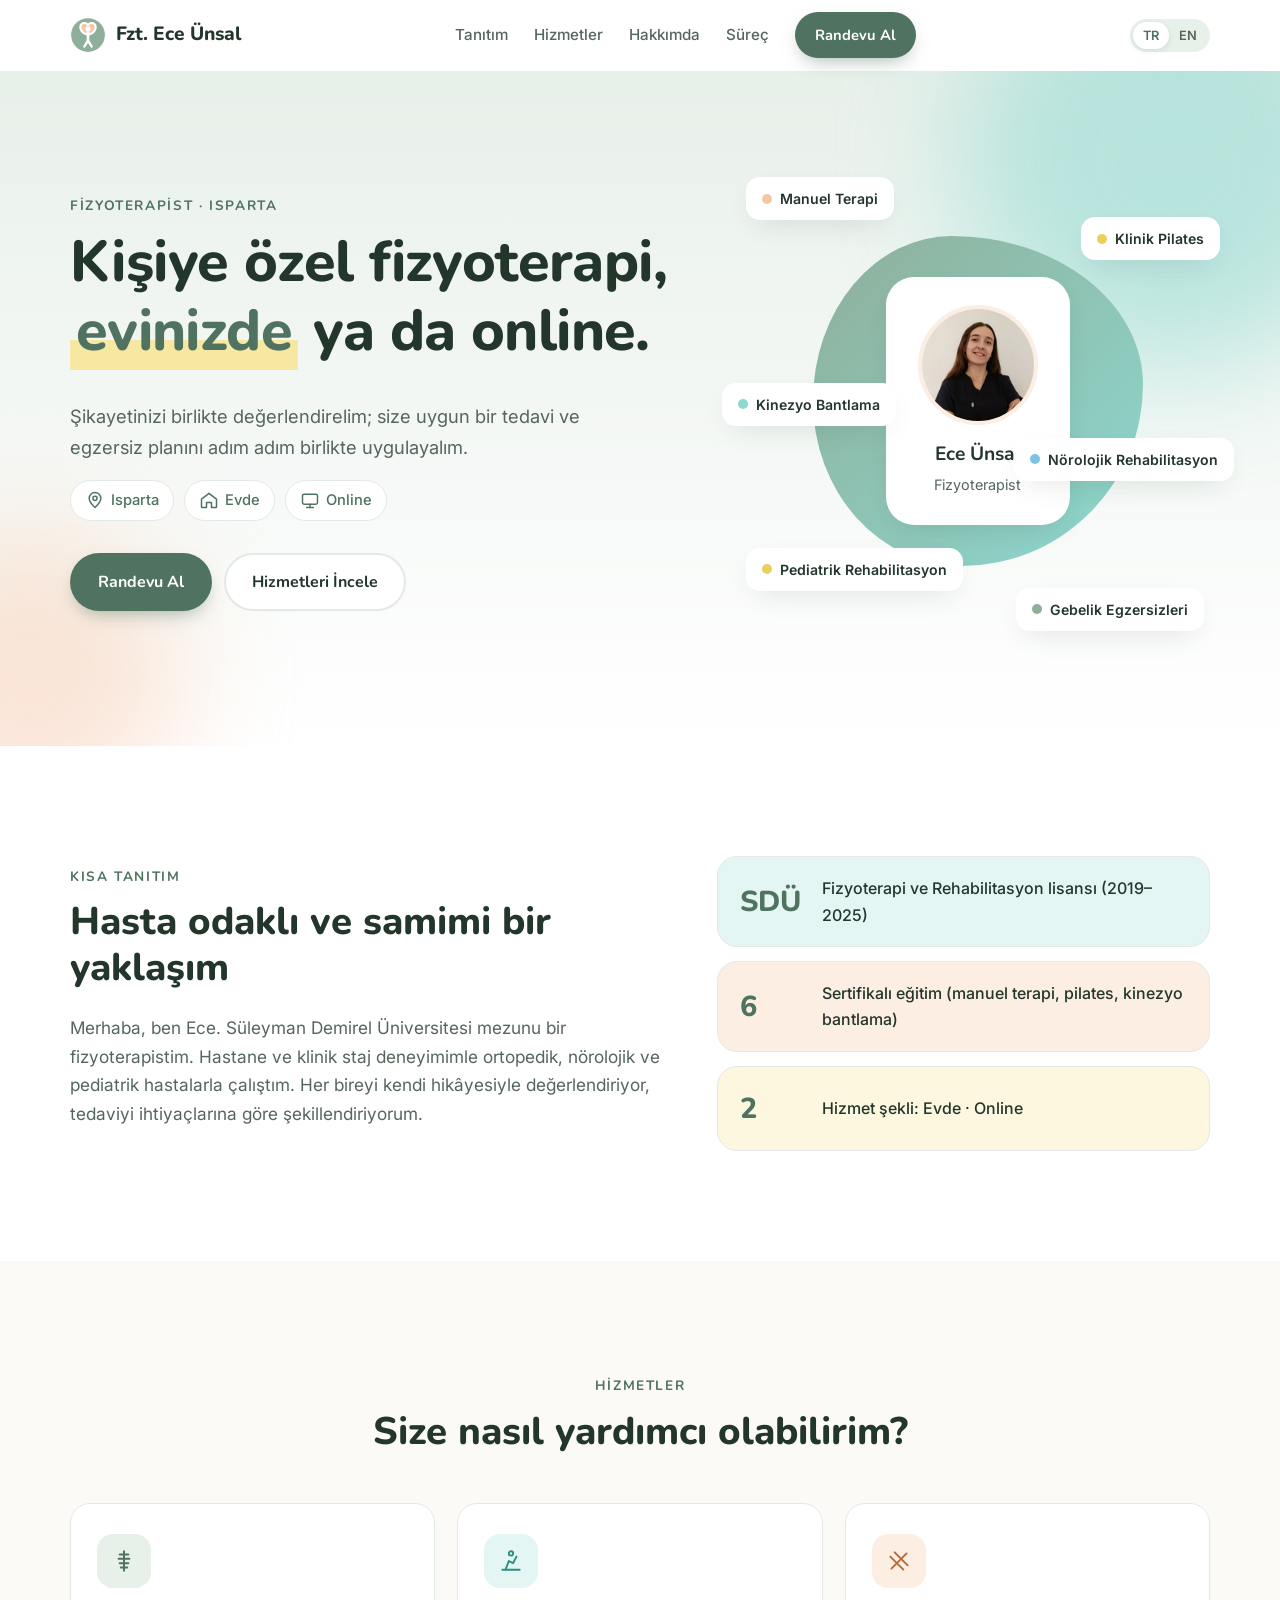
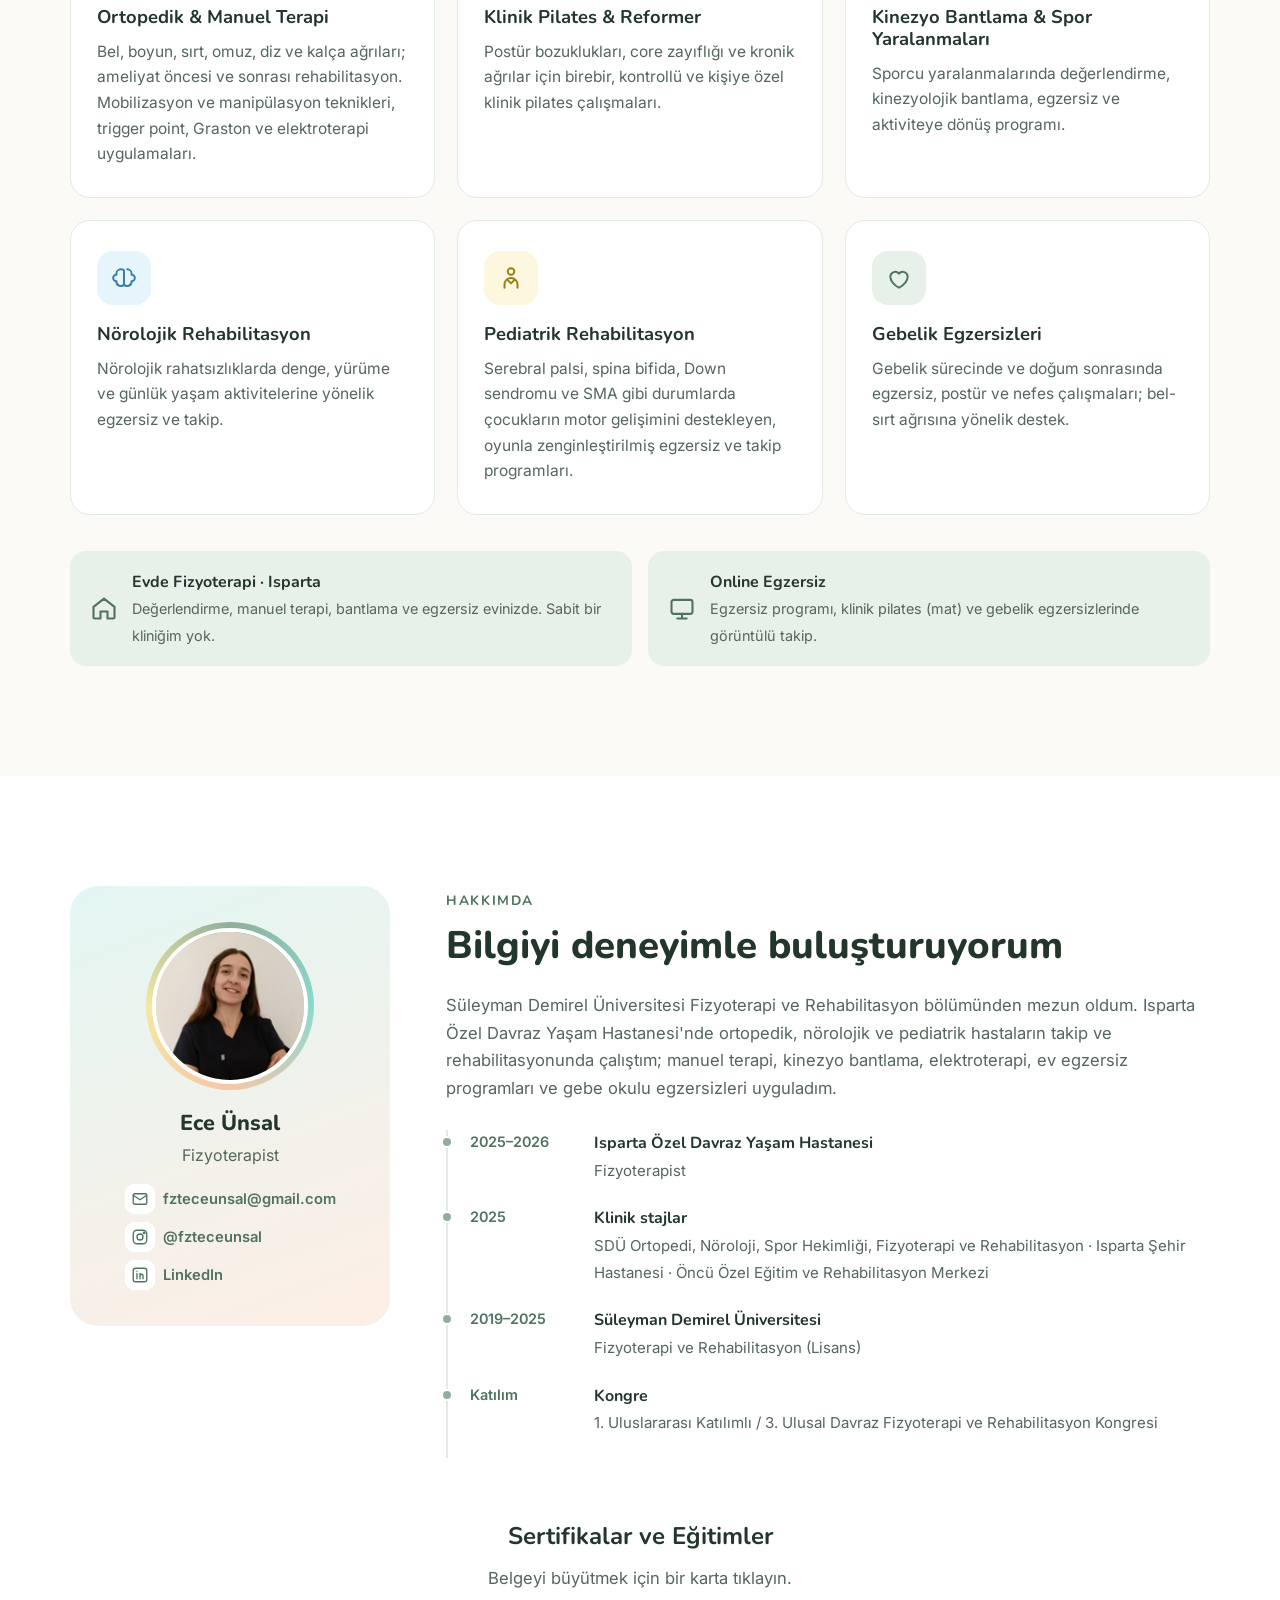
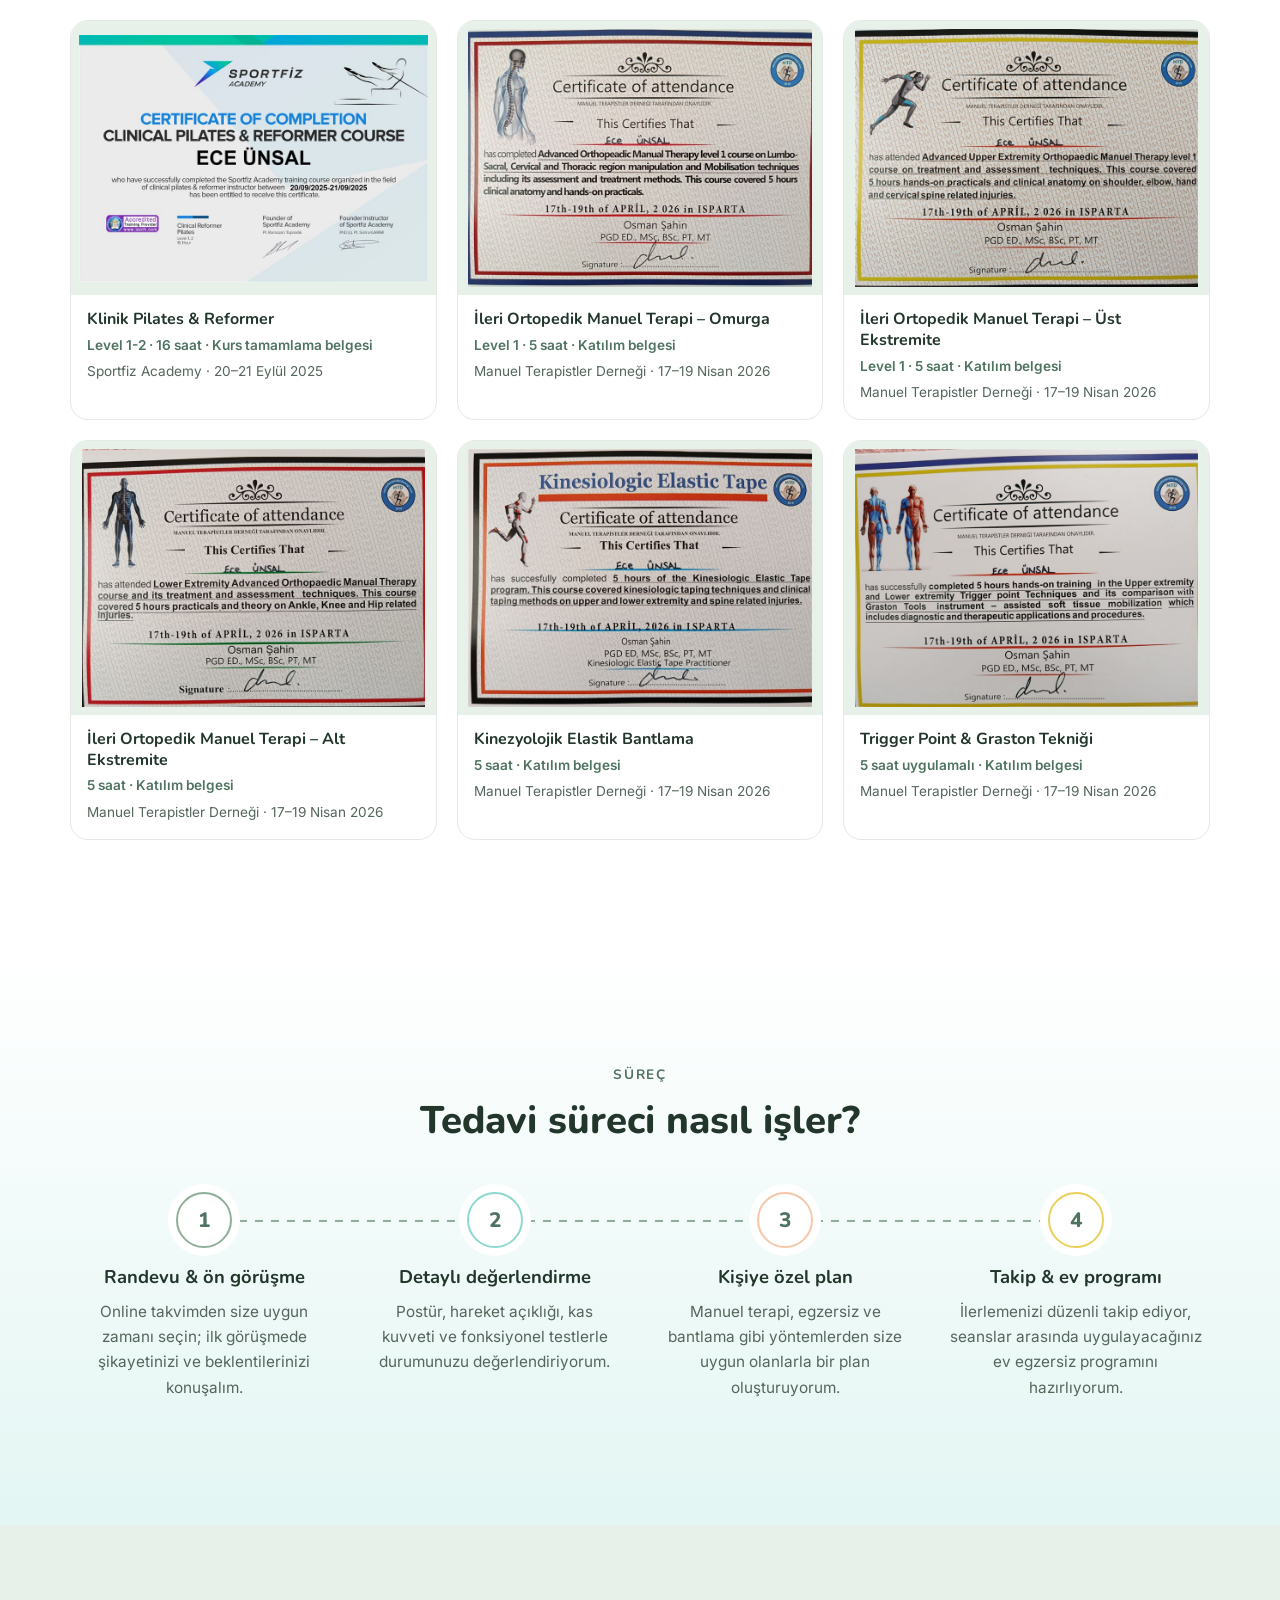
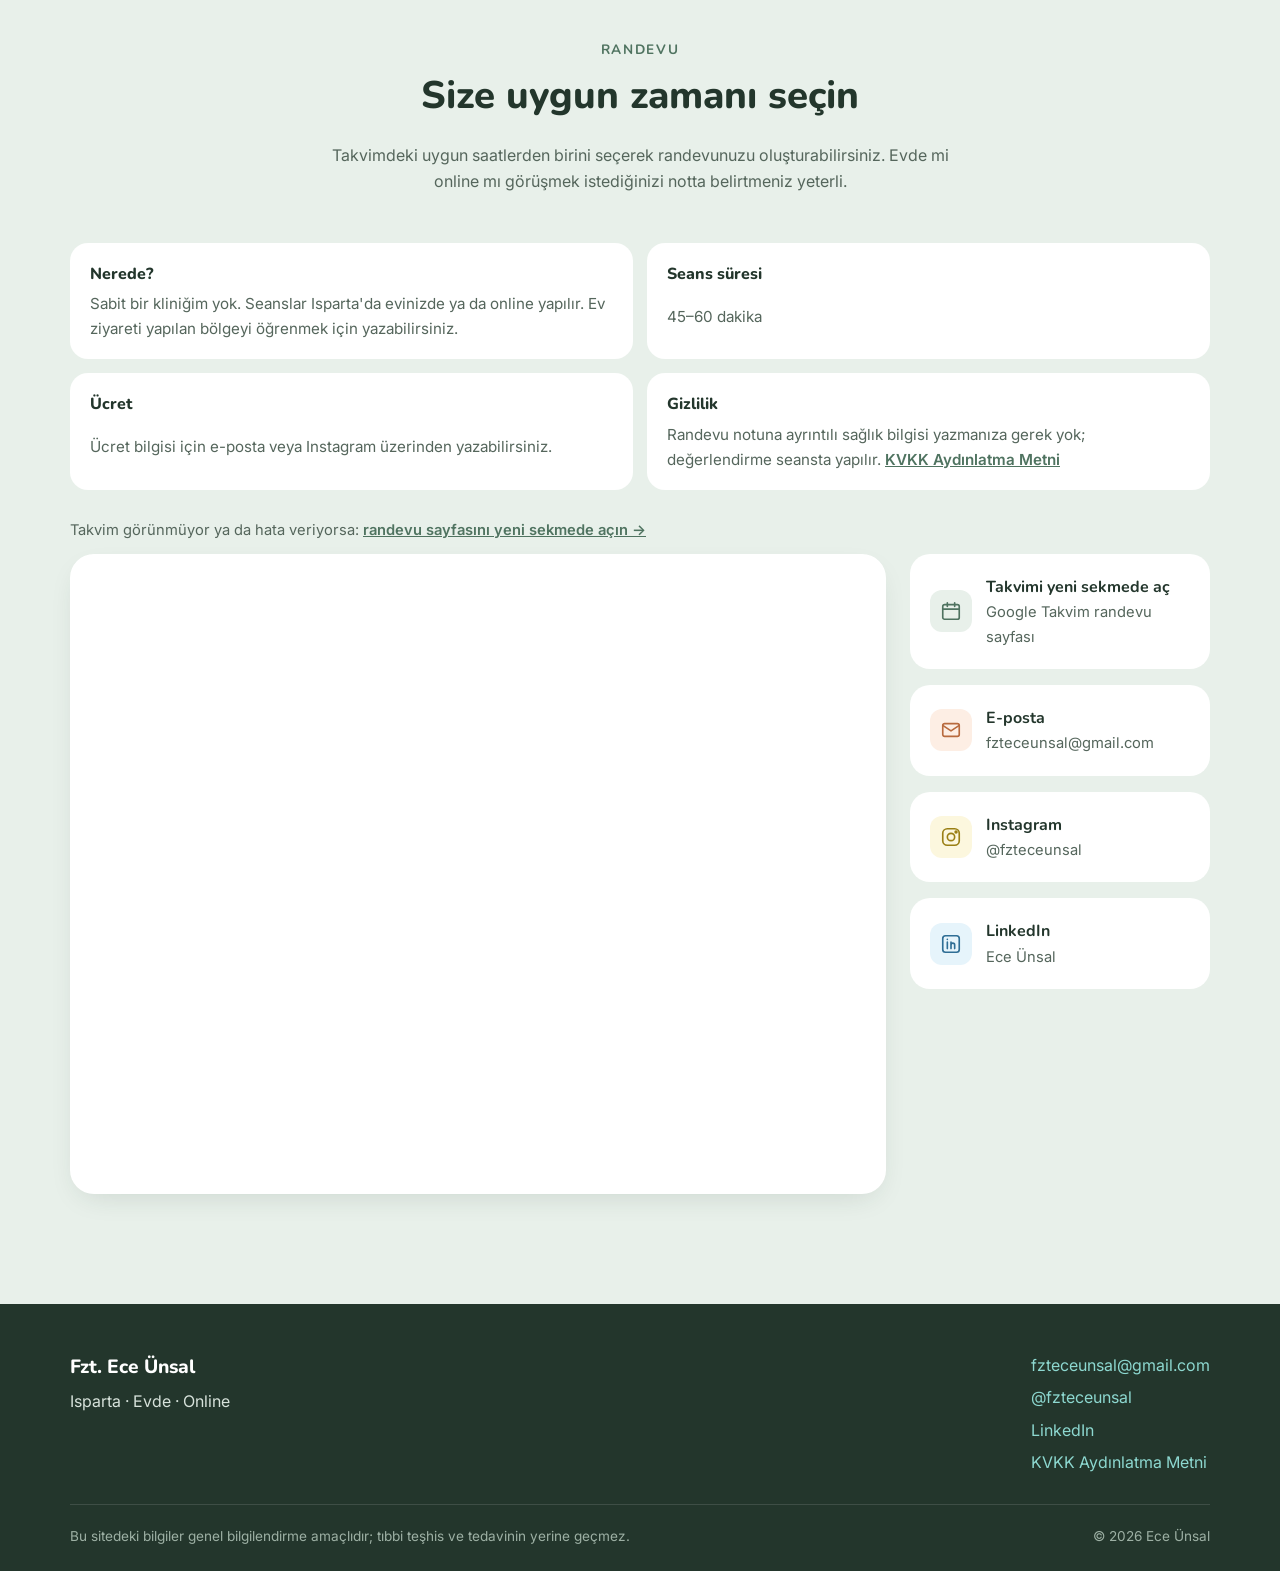
==== commit 0977c0cc: "Hakkımda kartına e-posta, Instagram, LinkedIn simgeleri; açılıştan "SDÜ" kaldırıldı Co-Authored-By: " ====
--- a/index.html
+++ b/index.html
@@ -99,7 +99,7 @@
           <div class="hero__card">
             <img src="assets/img/ece-unsal.jpg" alt="" width="138" height="139">
             <strong>Ece Ünsal</strong>
-            <span data-i18n="hero.card">Fizyoterapist · SDÜ</span>
+            <span data-i18n="hero.card">Fizyoterapist</span>
           </div>
           <div class="float float--a"><span class="dot dot--peach"></span><span data-i18n="hero.f1">Manuel Terapi</span></div>
           <div class="float float--b"><span class="dot dot--yellow"></span><span data-i18n="hero.f2">Klinik Pilates</span></div>
@@ -182,9 +182,9 @@
             <p class="about__name">Ece Ünsal</p>
             <p class="about__role" data-i18n="about.role">Fizyoterapist</p>
             <div class="about__social">
-              <a href="mailto:fzteceunsal@gmail.com">fzteceunsal@gmail.com</a>
-              <a href="https://instagram.com/fzteceunsal" target="_blank" rel="noopener">@fzteceunsal</a>
-              <a href="https://www.linkedin.com/in/ece-%C3%BCnsal-226831385/" target="_blank" rel="noopener">LinkedIn</a>
+              <a href="mailto:fzteceunsal@gmail.com"><svg class="ico" viewBox="0 0 24 24" aria-hidden="true"><rect x="3" y="5" width="18" height="14" rx="2"/><path d="M3 7l9 6 9-6"/></svg><span>fzteceunsal@gmail.com</span></a>
+              <a href="https://instagram.com/fzteceunsal" target="_blank" rel="noopener"><svg class="ico" viewBox="0 0 24 24" aria-hidden="true"><rect x="3" y="3" width="18" height="18" rx="5"/><circle cx="12" cy="12" r="4"/><circle cx="17.5" cy="6.5" r="1" fill="currentColor"/></svg><span>@fzteceunsal</span></a>
+              <a href="https://www.linkedin.com/in/ece-%C3%BCnsal-226831385/" target="_blank" rel="noopener"><svg class="ico" viewBox="0 0 24 24" aria-hidden="true"><rect x="3" y="3" width="18" height="18" rx="3"/><path d="M8 10v7M8 7v.01M12 17v-4a2 2 0 0 1 4 0v4M12 10v7"/></svg><span>LinkedIn</span></a>
             </div>
           </div>
           <div class="reveal">
--- a/css/style.css
+++ b/css/style.css
@@ -178,9 +178,10 @@
 .about__ring img { width: 100%; height: 100%; border-radius: 50%; object-fit: cover; border: 4px solid var(--white); }
 .about__name { font-family: var(--font-head); font-size: 1.35rem; font-weight: 800; margin: 0; }
 .about__role { color: var(--ink-soft); margin-bottom: 16px; }
-.about__social { display: grid; gap: 6px; font-size: .92rem; }
-.about__social a { color: var(--sage-dark); font-weight: 600; text-decoration: none; overflow-wrap: anywhere; }
-.about__social a:hover { text-decoration: underline; }
+.about__social { display: grid; gap: 8px; font-size: .92rem; justify-content: center; }
+.about__social a { display: inline-flex; align-items: center; gap: 8px; color: var(--sage-dark); font-weight: 600; text-decoration: none; overflow-wrap: anywhere; text-align: left; }
+.about__social .ico { width: 30px; height: 30px; padding: 6px; border-radius: 9px; background: var(--white); flex-shrink: 0; }
+.about__social a:hover span { text-decoration: underline; }
 .about p:not(.eyebrow):not(.about__name):not(.about__role) { color: var(--ink-soft); font-size: 1.04rem; }
 .timeline { list-style: none; padding: 0; margin: 28px 0 0; border-left: 2px solid var(--line); }
 .timeline li { position: relative; display: grid; grid-template-columns: 110px 1fr; gap: 14px; padding: 0 0 22px 22px; }
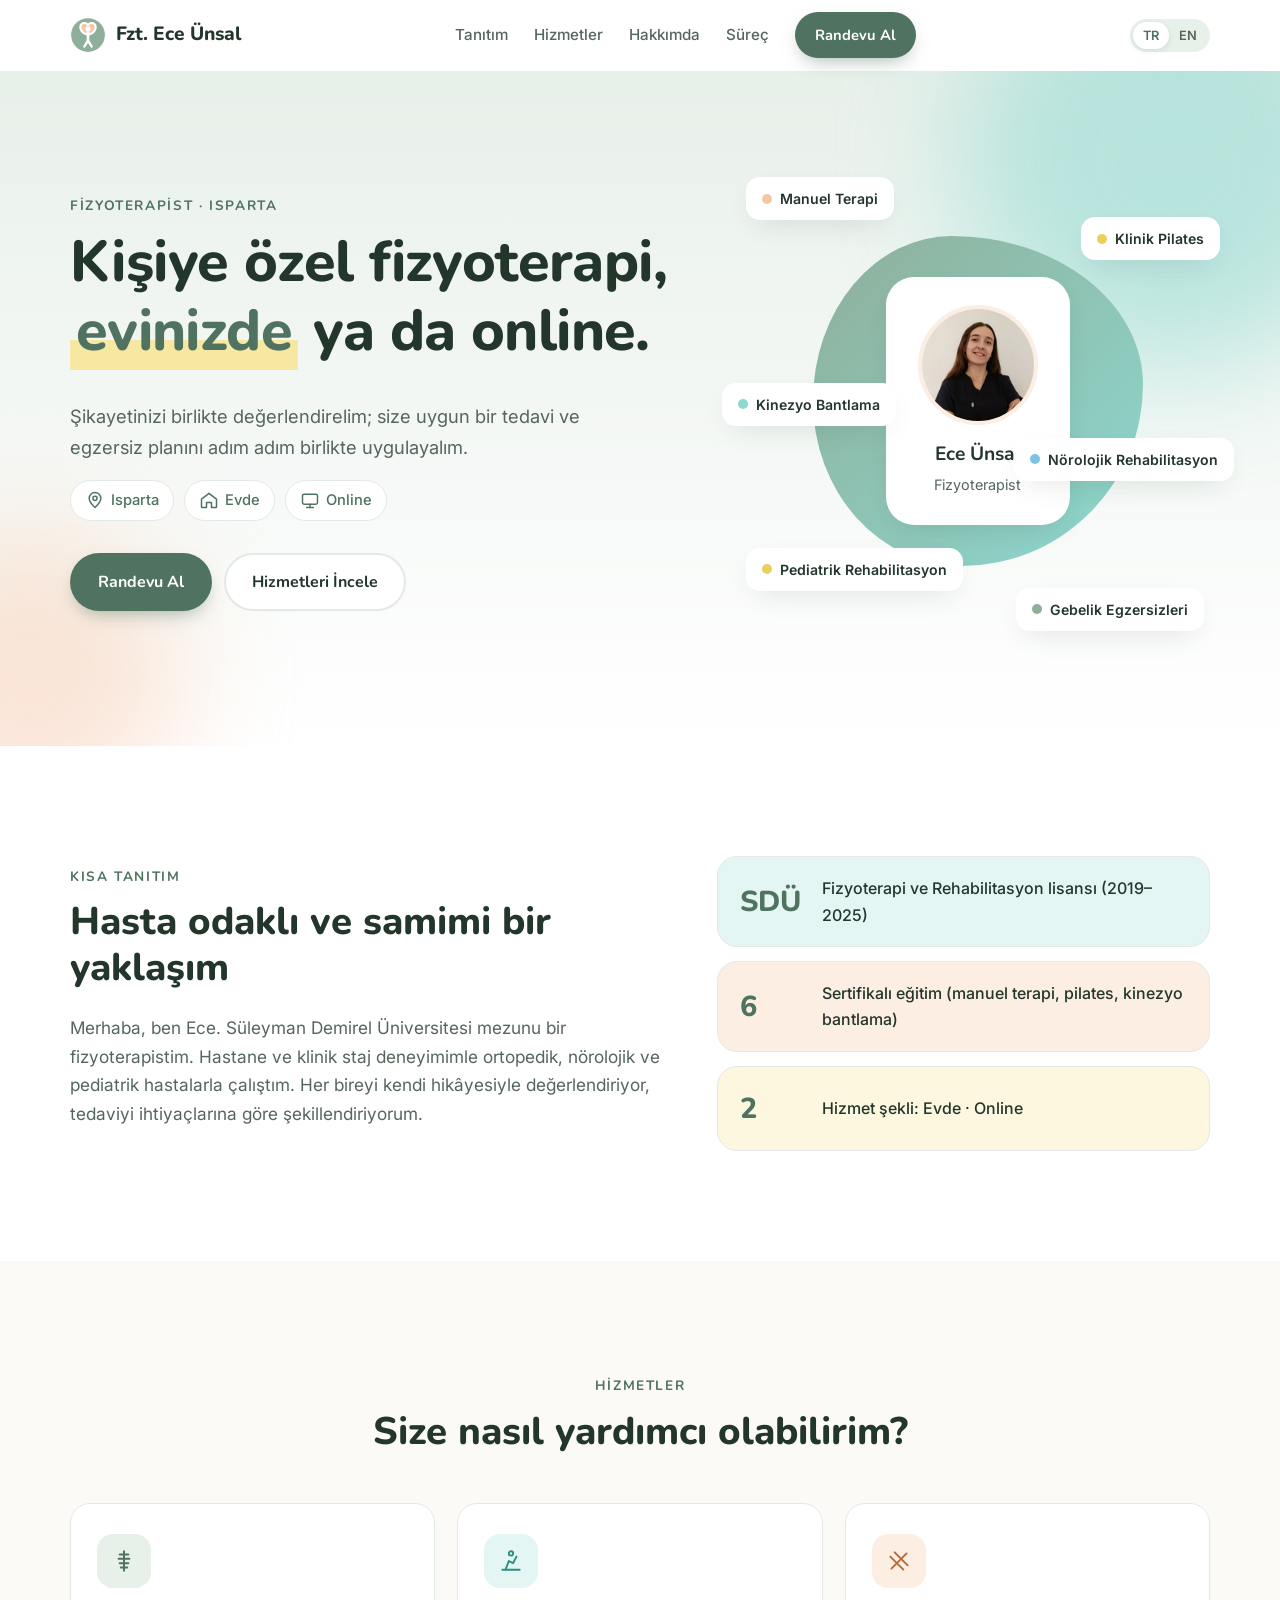
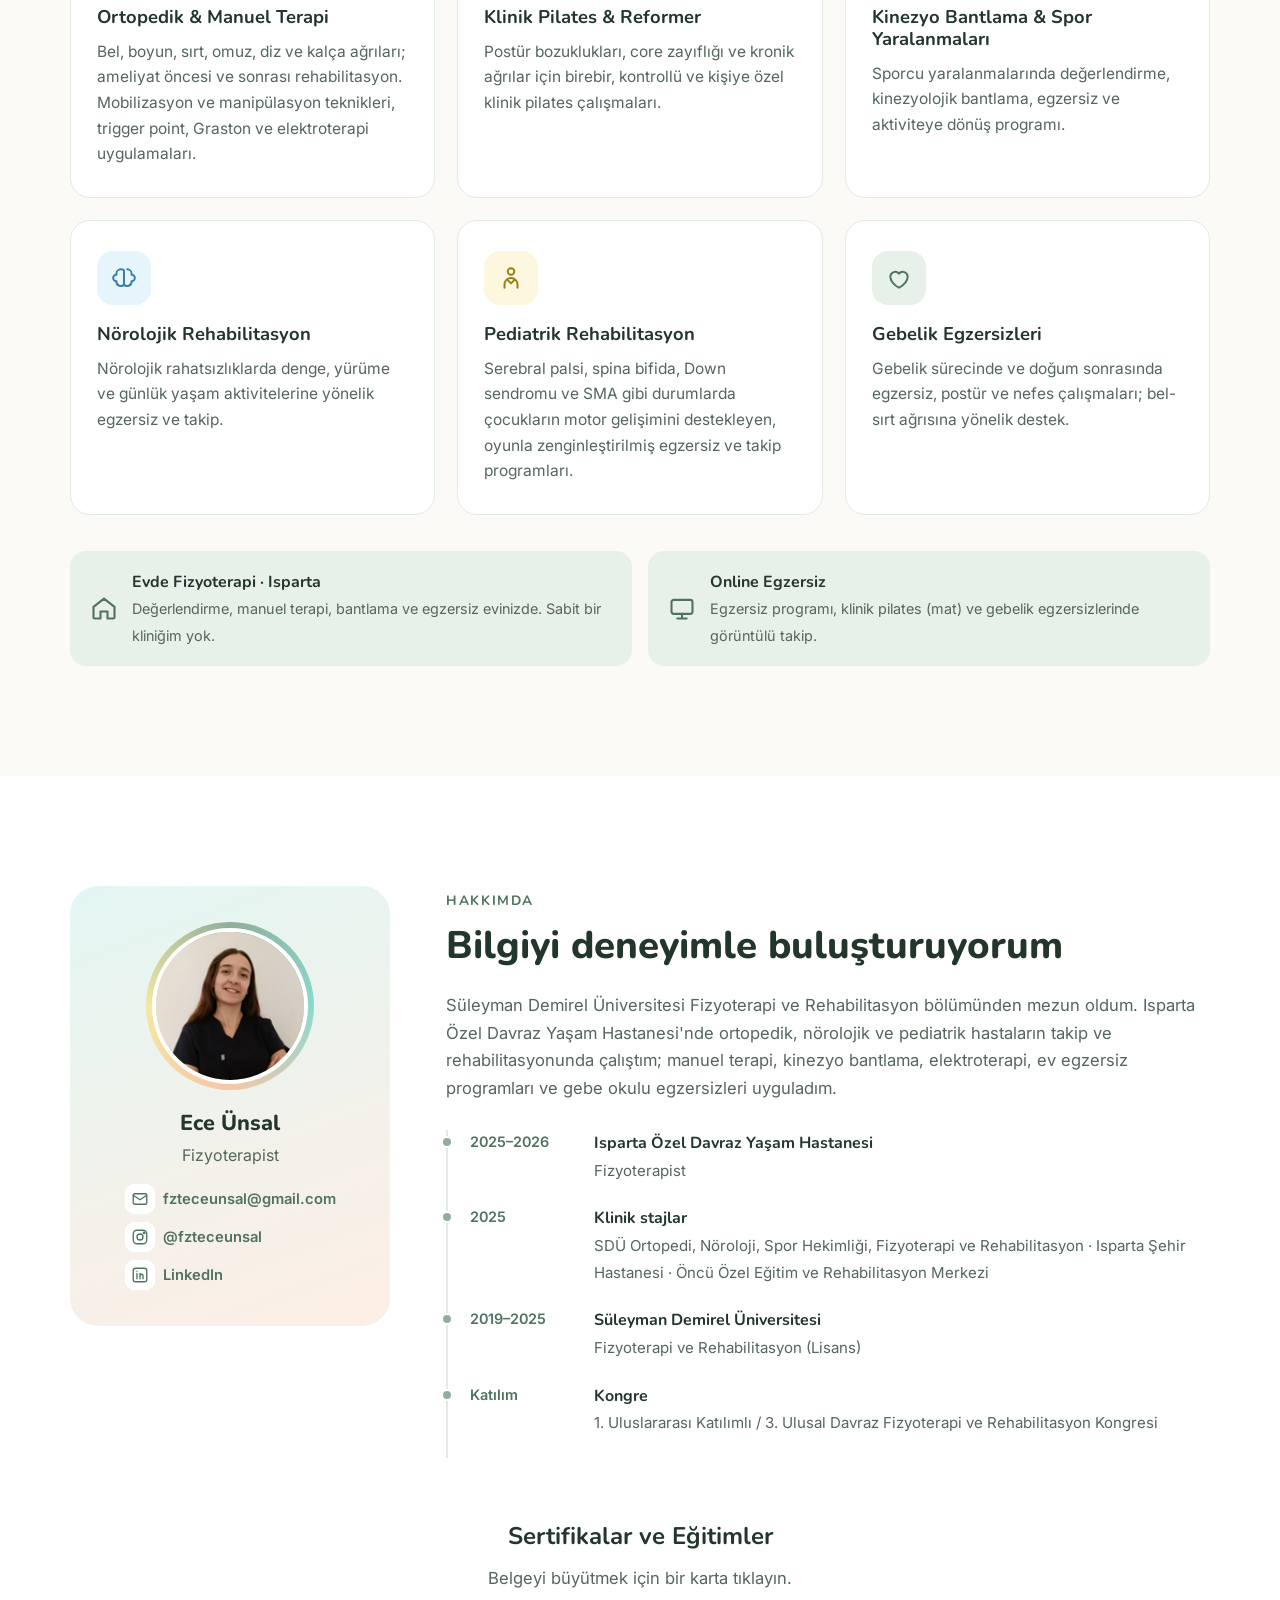
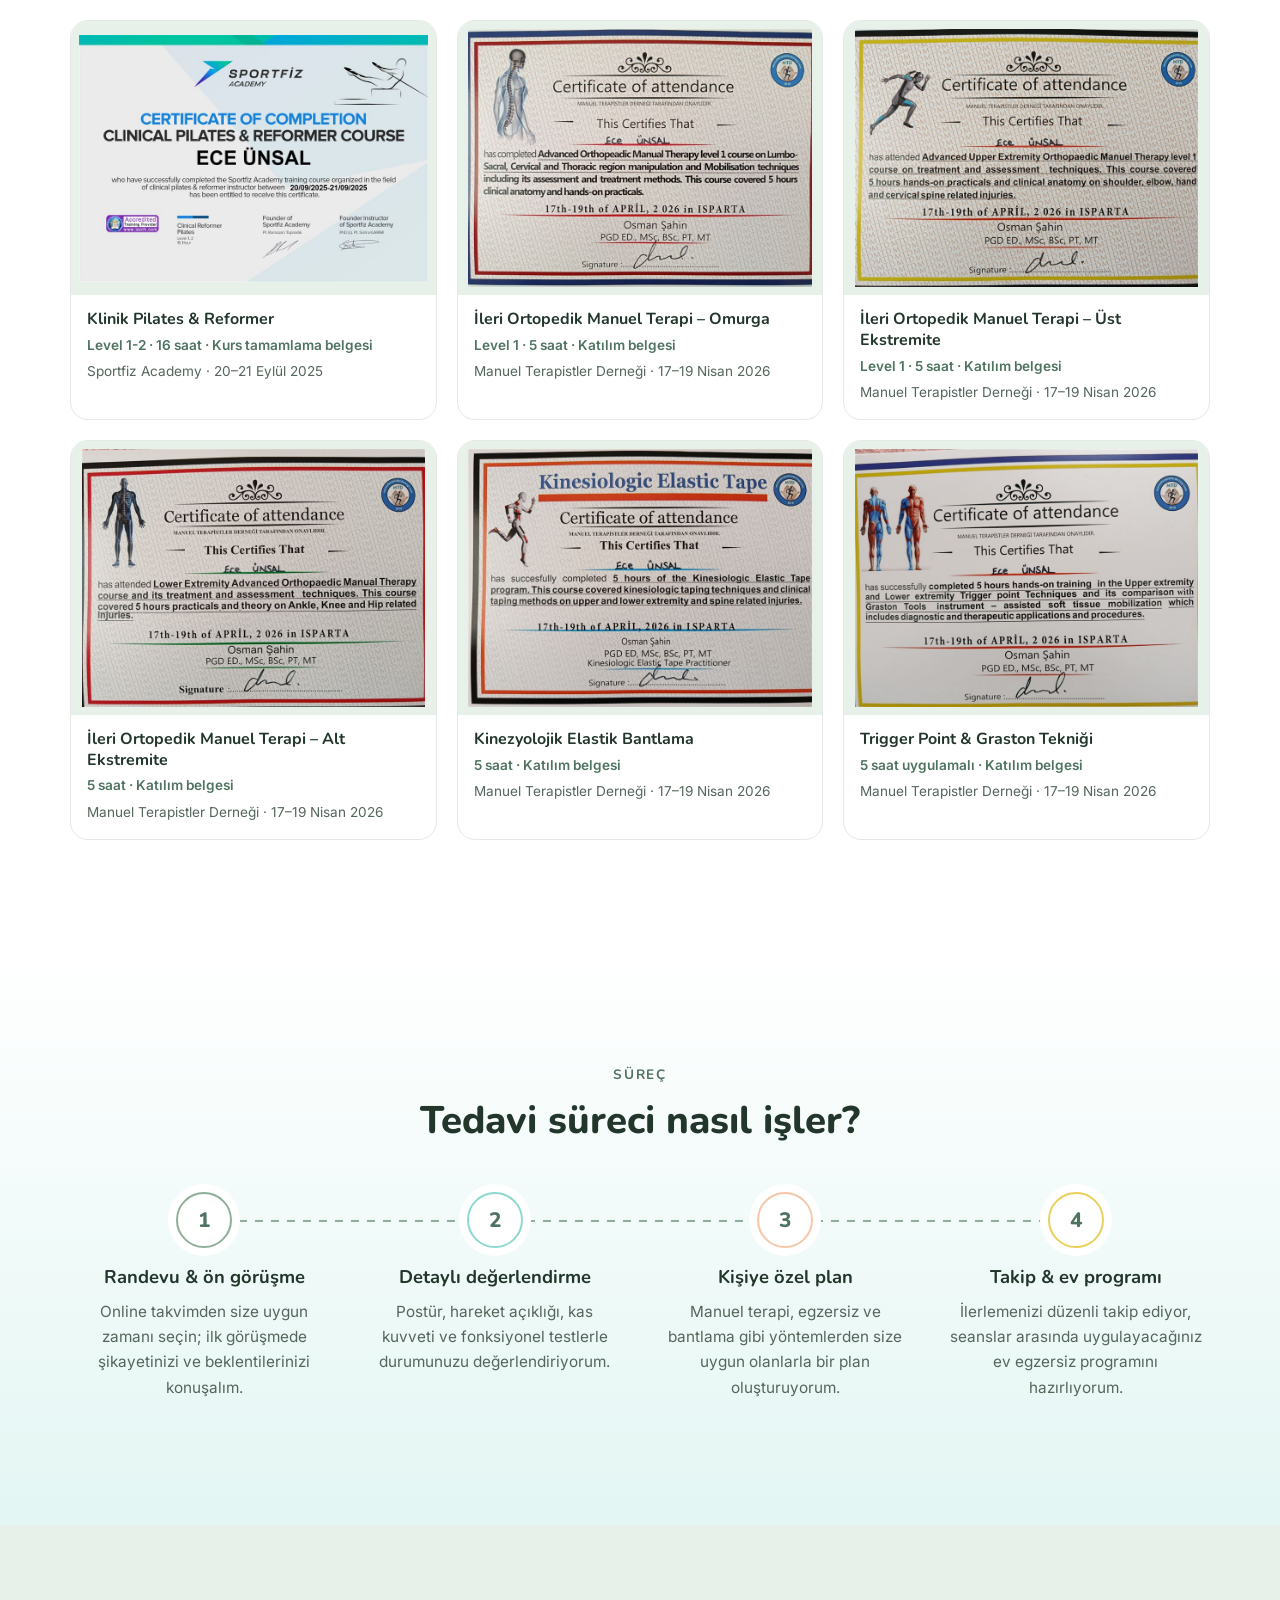
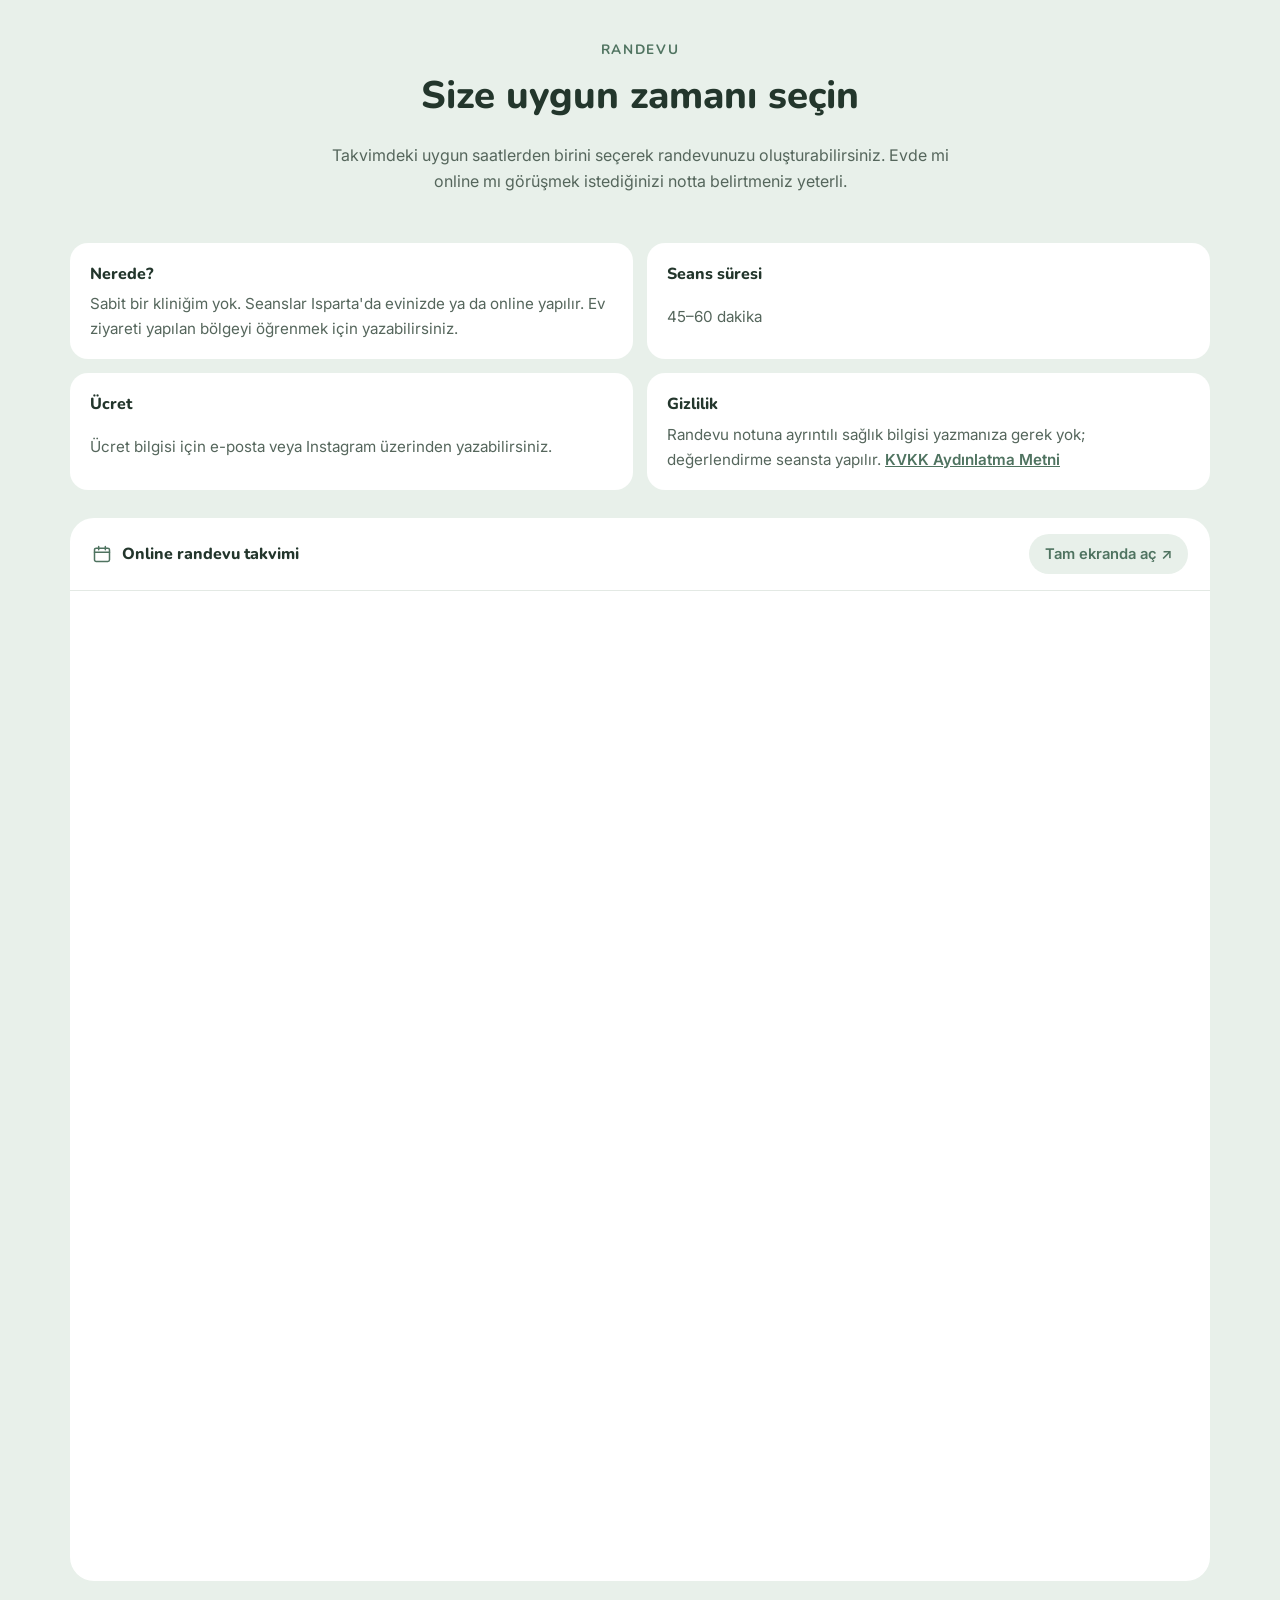
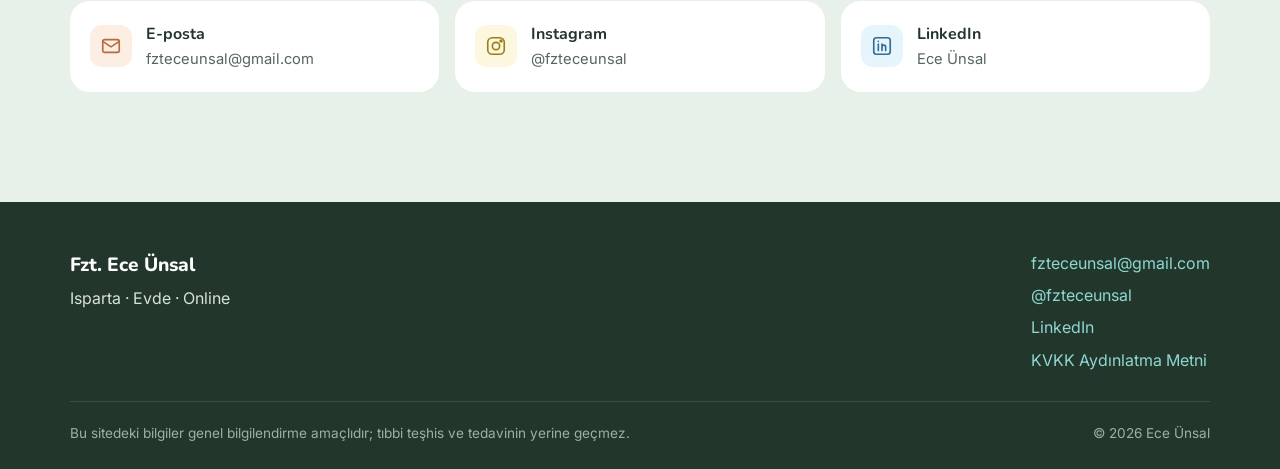
==== commit 61bca340: "Randevu takvimi: tam genişlik, iç kaydırmasız yükseklik, hata notu kaldırıldı - "Takvim görünmüyor y" ====
--- a/index.html
+++ b/index.html
@@ -267,19 +267,18 @@
           <li><span class="info__label" data-i18n="info.privacy.t">Gizlilik</span><span><span data-i18n="info.privacy.d">Randevu notuna ayrıntılı sağlık bilgisi yazmanıza gerek yok; değerlendirme seansta yapılır.</span> <a href="kvkk.html" data-i18n="info.privacy.l">KVKK Aydınlatma Metni</a></span></li>
         </ul>
 
-        <p class="booking__note reveal"><span data-i18n="booking.note">Takvim görünmüyor ya da hata veriyorsa:</span> <a href="https://calendar.app.google/iaeCt21PCb9fU4LX6" target="_blank" rel="noopener" data-i18n="booking.note.l">randevu sayfasını yeni sekmede açın →</a></p>
         <div class="booking__box reveal">
+          <div class="booking__head">
+            <span class="booking__title"><svg class="ico" viewBox="0 0 24 24" aria-hidden="true"><rect x="3" y="5" width="18" height="16" rx="2"/><path d="M3 10h18M8 3v4M16 3v4"/></svg><span data-i18n="booking.head">Online randevu takvimi</span></span>
+            <a class="booking__full" href="https://calendar.app.google/iaeCt21PCb9fU4LX6" target="_blank" rel="noopener" data-i18n="booking.full">Tam ekranda aç ↗</a>
+          </div>
           <div class="booking__calendar" id="calendar">
             <div class="booking__placeholder">
               <svg class="ico ico--lg" viewBox="0 0 24 24" aria-hidden="true"><rect x="3" y="5" width="18" height="16" rx="2"/><path d="M3 10h18M8 3v4M16 3v4"/></svg>
-              <p data-i18n="booking.loading">Randevu takvimi yükleniyor… Görünmezse "Takvimi yeni sekmede aç" bağlantısını kullanabilirsiniz.</p>
+              <p data-i18n="booking.loading">Randevu takvimi yükleniyor…</p>
             </div>
           </div>
           <div class="booking__contact">
-            <a class="contact contact--cal" href="https://calendar.app.google/iaeCt21PCb9fU4LX6" target="_blank" rel="noopener">
-              <svg class="ico" viewBox="0 0 24 24" aria-hidden="true"><rect x="3" y="5" width="18" height="16" rx="2"/><path d="M3 10h18M8 3v4M16 3v4"/></svg>
-              <span><strong data-i18n="contact.cal">Takvimi yeni sekmede aç</strong><span data-i18n="contact.cal.d">Google Takvim randevu sayfası</span></span>
-            </a>
             <a class="contact" href="mailto:fzteceunsal@gmail.com?subject=Randevu%20talebi" data-i18n-attr="href:a.mailto">
               <svg class="ico" viewBox="0 0 24 24" aria-hidden="true"><rect x="3" y="5" width="18" height="14" rx="2"/><path d="M3 7l9 6 9-6"/></svg>
               <span><strong data-i18n="contact.mail">E-posta</strong><span class="contact__email">fzteceunsal@gmail.com</span></span>
--- a/css/style.css
+++ b/css/style.css
@@ -214,18 +214,23 @@
 
 /* ===== Randevu ===== */
 .booking { background: var(--sage-soft); }
-.booking__box { display: grid; grid-template-columns: 1fr 300px; gap: 24px; align-items: stretch; }
-.booking__calendar { position: relative; background: var(--white); border-radius: 24px; overflow: hidden; min-height: 360px; box-shadow: var(--shadow); }
+.booking__box { display: block; }
+.booking__head { display: flex; justify-content: space-between; align-items: center; gap: 10px 16px; flex-wrap: wrap; padding: 16px 22px; background: var(--white); border-radius: 24px 24px 0 0; border-bottom: 1px solid var(--line); }
+.booking__title { display: inline-flex; align-items: center; gap: 10px; font-family: var(--font-head); font-weight: 800; color: var(--ink); }
+.booking__title .ico { color: var(--sage-dark); }
+.booking__full { color: var(--sage-dark); font-weight: 600; font-size: .92rem; text-decoration: none; padding: 8px 16px; border-radius: 999px; background: var(--sage-soft); transition: background .2s; }
+.booking__full:hover { background: #D7E6DB; }
+.booking__calendar { position: relative; background: var(--white); border-radius: 0 0 24px 24px; overflow: hidden; min-height: 360px; }
 .booking__calendar iframe.is-loading { position: absolute; inset: 0; opacity: 0; }
-.booking__calendar iframe { width: 100%; height: 640px; border: 0; display: block; }
+/* Google randevu sayfası dar alanda düzenini değiştirir; yükseklik iç kaydırma çıkmayacak şekilde ayarlı */
+.booking__calendar iframe { width: 100%; height: 990px; border: 0; display: block; }
 .booking__placeholder { height: 100%; min-height: 360px; display: flex; flex-direction: column; align-items: center; justify-content: center; text-align: center; padding: 32px; color: var(--sage-dark); gap: 16px; background: repeating-linear-gradient(45deg, var(--white) 0 18px, var(--cream) 18px 36px); }
 .booking__placeholder p { color: var(--ink-soft); max-width: 380px; margin: 0; }
-.booking__contact { display: grid; gap: 16px; align-content: start; }
+.booking__contact { display: grid; grid-template-columns: repeat(3, 1fr); gap: 16px; margin-top: 20px; }
 .contact { display: flex; align-items: center; gap: 14px; padding: 20px; background: var(--white); border-radius: 20px; text-decoration: none; transition: transform .2s, box-shadow .2s; }
 .contact:hover { transform: translateY(-3px); box-shadow: var(--shadow); }
 .contact .ico { width: 42px; height: 42px; padding: 10px; border-radius: 12px; background: var(--peach-soft); color: #B86A3E; }
-.contact:nth-child(3) .ico { background: var(--yellow-soft); color: #9A7F14; }
-.contact--cal .ico { background: var(--sage-soft); color: var(--sage-dark); }
+.contact:nth-child(2) .ico { background: var(--yellow-soft); color: #9A7F14; }
 .contact span span { display: block; }
 .contact__email { overflow-wrap: anywhere; }
 .info { list-style: none; margin: 0 0 28px; padding: 0; display: grid; grid-template-columns: repeat(2, 1fr); gap: 14px; }
@@ -263,9 +268,6 @@
   .steps::before { display: none; }
   .about__grid { grid-template-columns: 1fr; }
   .about__photo { position: static; max-width: 420px; margin: 0 auto; width: 100%; }
-  .booking__box { grid-template-columns: 1fr; }
-  .booking__contact { grid-template-columns: repeat(2, 1fr); }
-  .booking__calendar iframe { height: 760px; }
 }
 @media (max-width: 860px) {
   .nav__toggle { display: flex; }
@@ -323,9 +325,9 @@
   .lang button { padding: 6px 8px; }
   .nav__toggle { width: 40px; height: 40px; }
 }
-.booking__note { margin: 0 0 12px; font-size: .92rem; color: var(--ink-soft); }
-.booking__note a { color: var(--sage-dark); font-weight: 600; }
 .contact--li .ico { background: var(--sky-soft); color: #2F6E95; }
 @media (max-width: 340px) {
   .logo__mark { display: none; }
 }
+@media (max-width: 699px) { .booking__calendar iframe { height: 1170px; } }
+@media (max-width: 559px) { .booking__calendar iframe { height: 1660px; } .booking__head { padding: 14px 16px; } }
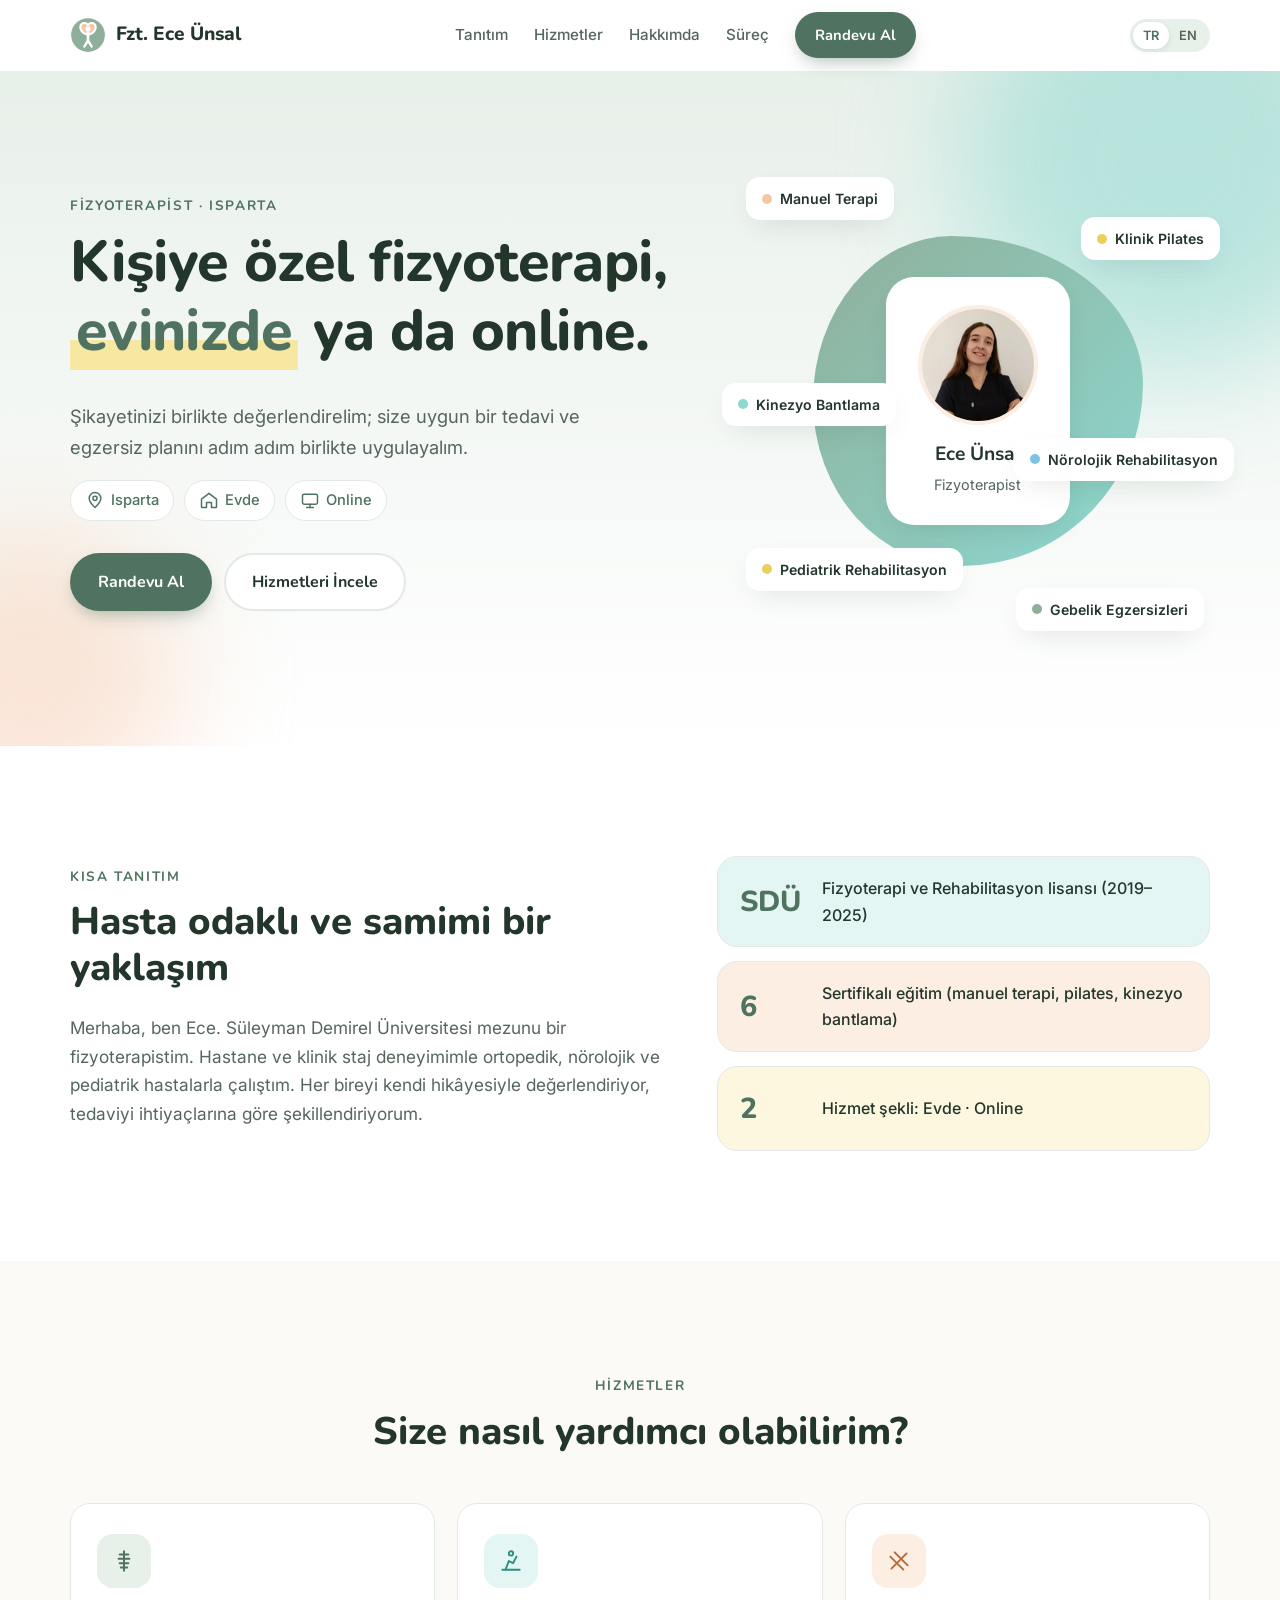
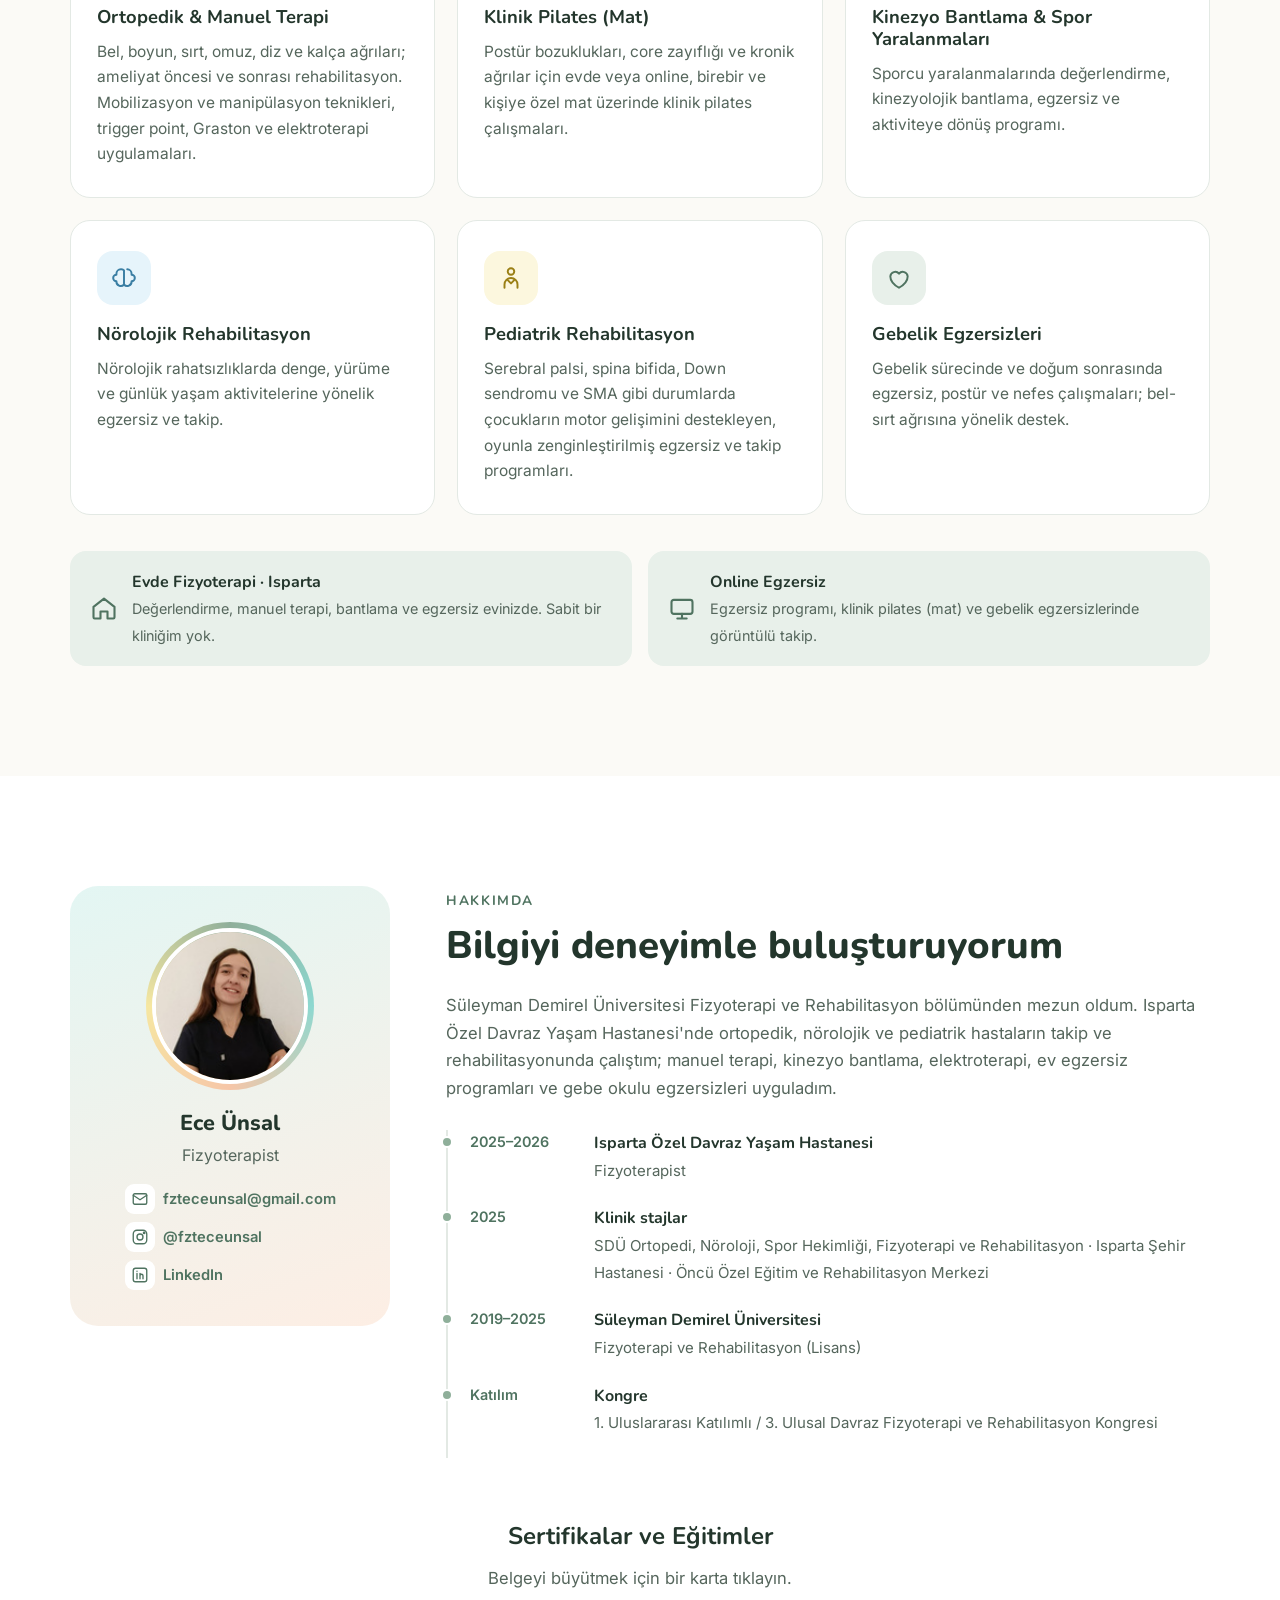
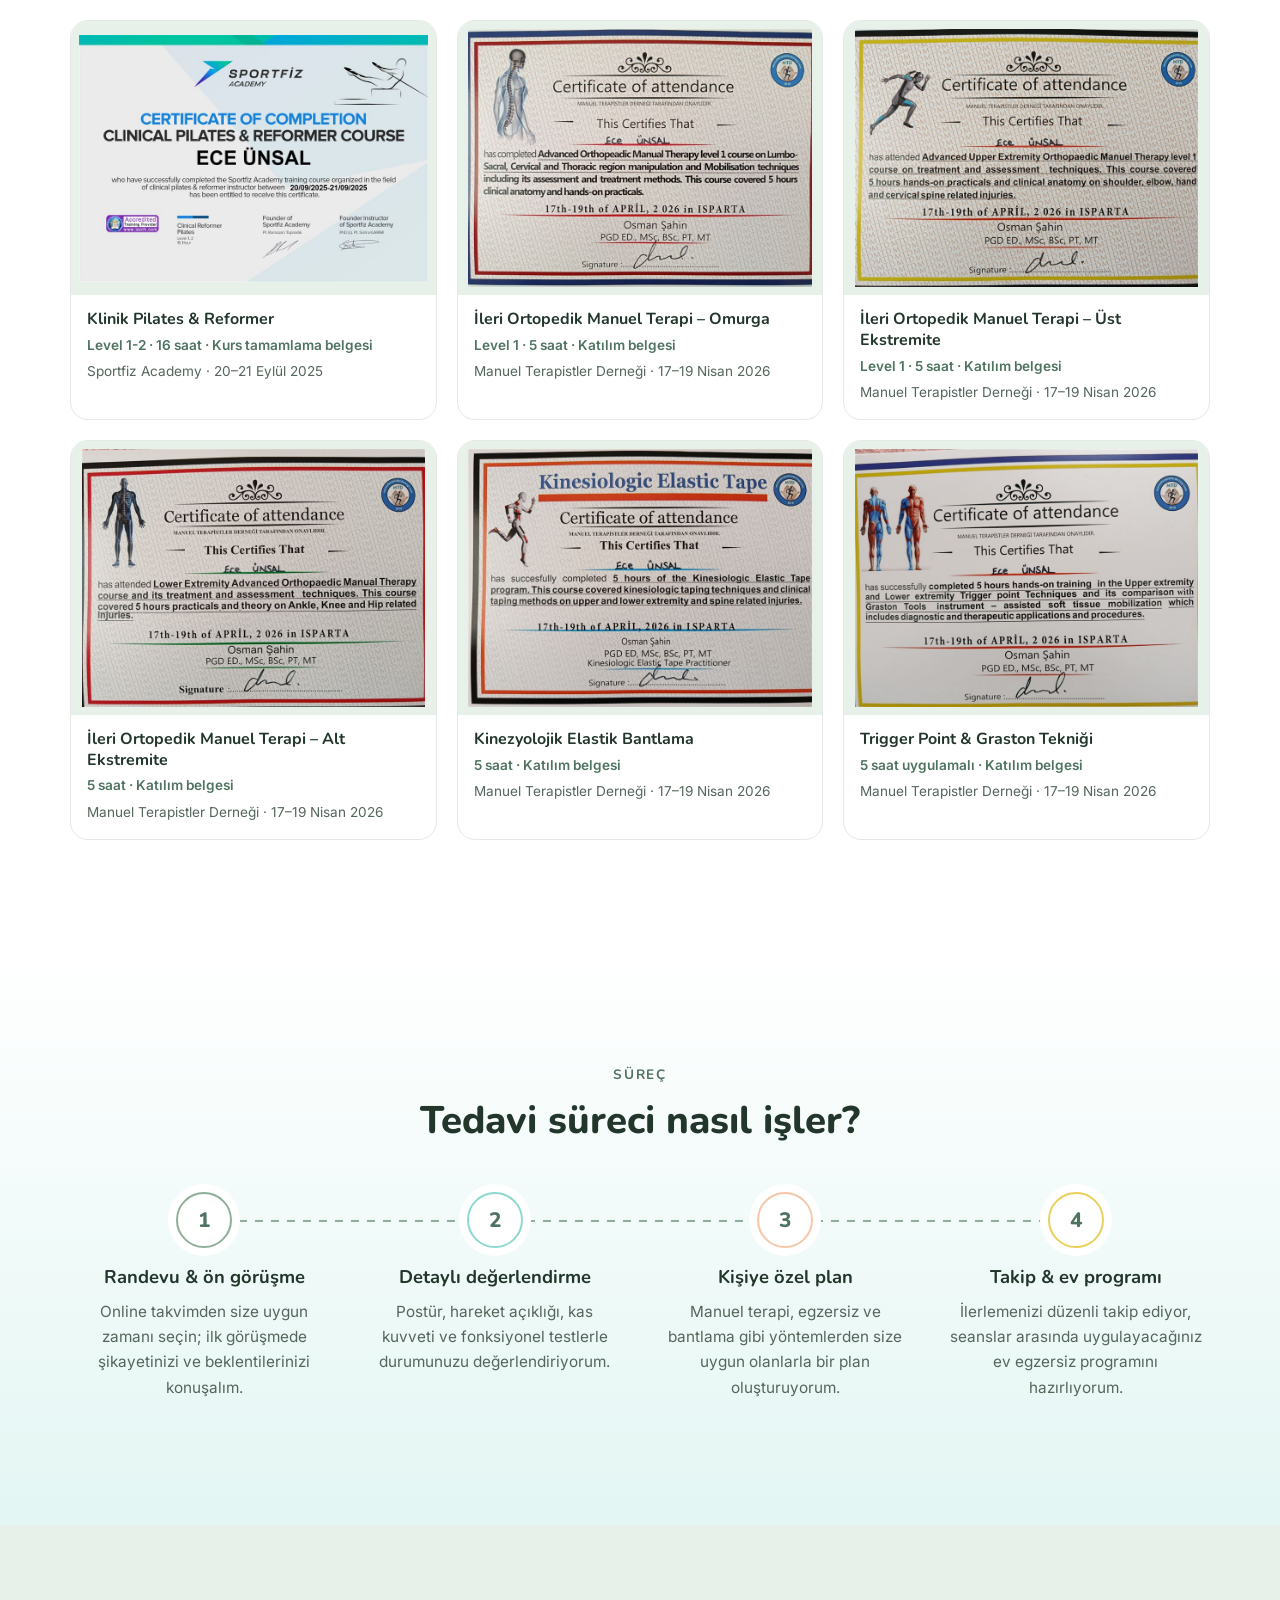
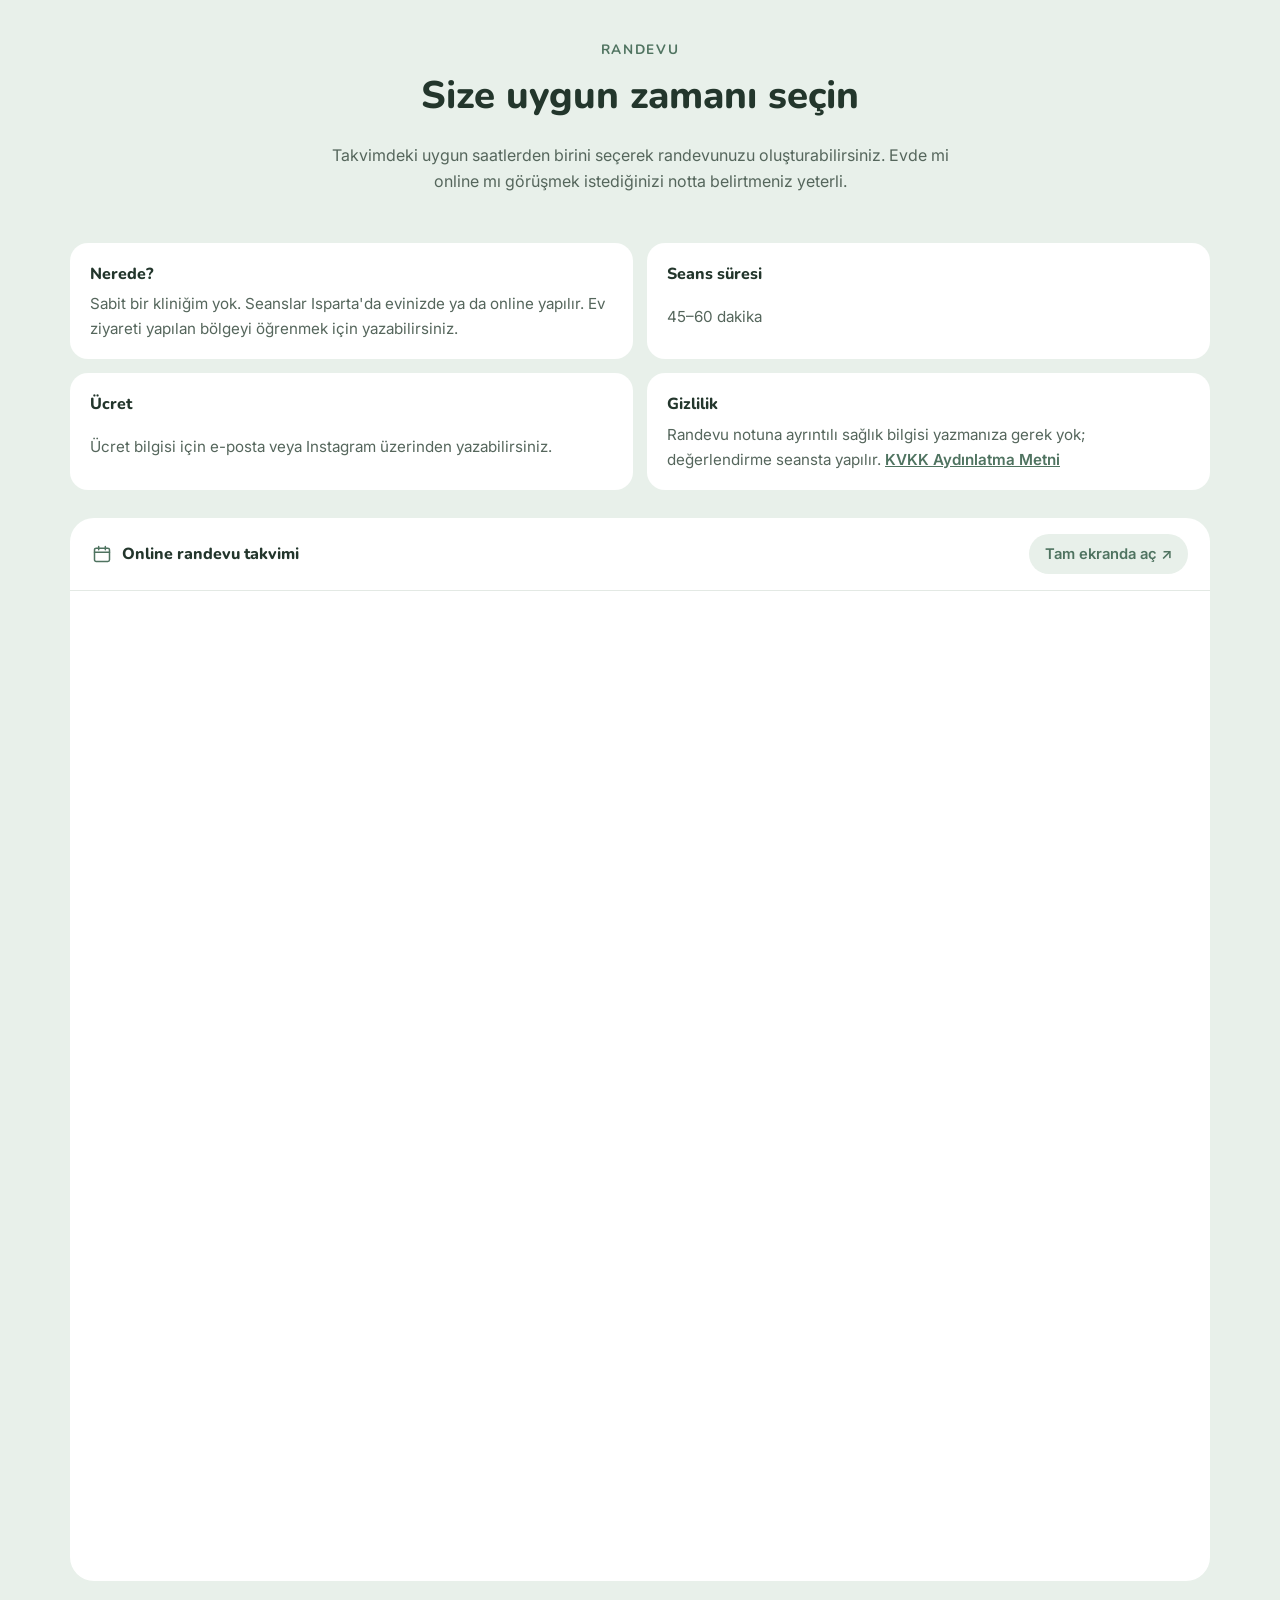
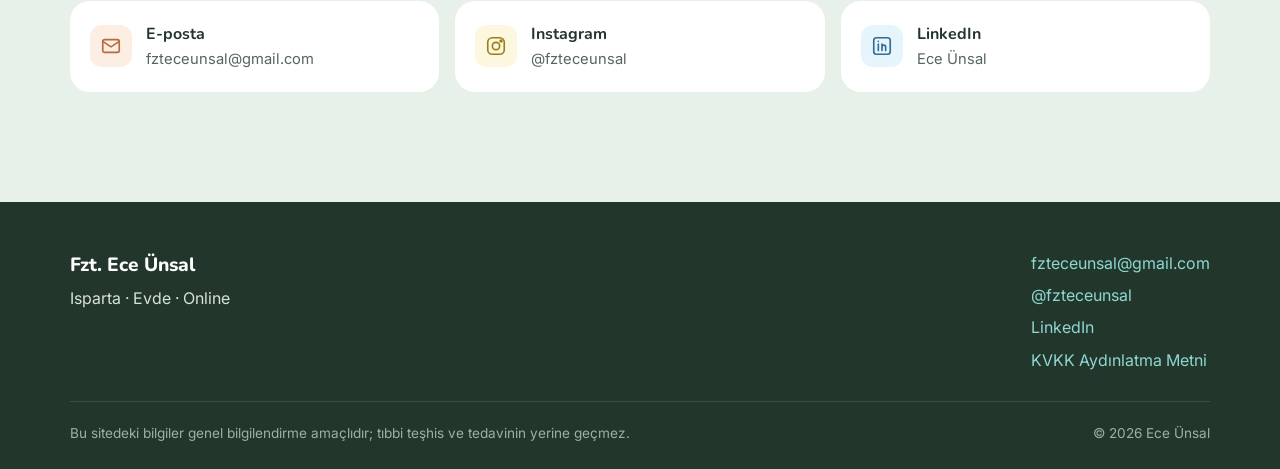
==== commit fea40d50: "2. inceleme raporundaki düzeltmeler - "Klinik Pilates & Reformer" kartı "Klinik Pilates (Mat)" oldu " ====
--- a/index.html
+++ b/index.html
@@ -28,7 +28,7 @@
   <link rel="apple-touch-icon" href="assets/img/apple-touch-icon.png">
   <link rel="preconnect" href="https://fonts.googleapis.com">
   <link rel="preconnect" href="https://fonts.gstatic.com" crossorigin>
-  <link href="https://fonts.googleapis.com/css2?family=Nunito:wght@700;800&family=Inter:wght@400;600&display=swap" rel="stylesheet">
+  <link href="https://fonts.googleapis.com/css2?family=Nunito:wght@700;800&family=Inter:wght@400;500;600&display=swap" rel="stylesheet">
   <link rel="stylesheet" href="css/style.css">
   <script type="application/ld+json">
   {
@@ -37,10 +37,10 @@
     "name": "Fzt. Ece Ünsal",
     "url": "https://eceunsal.github.io/",
     "image": "https://eceunsal.github.io/assets/img/og-image.jpg",
-    "email": "mailto:fzteceunsal@gmail.com",
+    "email": "fzteceunsal@gmail.com",
     "areaServed": { "@type": "City", "name": "Isparta" },
     "sameAs": ["https://instagram.com/fzteceunsal", "https://www.linkedin.com/in/ece-%C3%BCnsal-226831385/"],
-    "founder": { "@type": "Person", "name": "Ece Ünsal", "jobTitle": "Fizyoterapist", "alumniOf": "Süleyman Demirel Üniversitesi" }
+    "founder": { "@type": "Person", "name": "Ece Ünsal", "jobTitle": "Fizyoterapist", "alumniOf": { "@type": "CollegeOrUniversity", "name": "Süleyman Demirel Üniversitesi" } }
   }
   </script>
 </head>
@@ -142,8 +142,8 @@
           </article>
           <article class="card reveal">
             <div class="card__icon card__icon--teal" aria-hidden="true"><svg viewBox="0 0 24 24"><circle cx="12" cy="5" r="2"/><path d="M4 20h16M7 20l3-8 4 2 3-6"/></svg></div>
-            <h3 data-i18n="s2.t">Klinik Pilates & Reformer</h3>
-            <p data-i18n="s2.d">Postür bozuklukları, core zayıflığı ve kronik ağrılar için birebir, kontrollü ve kişiye özel klinik pilates çalışmaları.</p>
+            <h3 data-i18n="s2.t">Klinik Pilates (Mat)</h3>
+            <p data-i18n="s2.d">Postür bozuklukları, core zayıflığı ve kronik ağrılar için evde veya online, birebir ve kişiye özel mat üzerinde klinik pilates çalışmaları.</p>
           </article>
           <article class="card reveal">
             <div class="card__icon card__icon--peach" aria-hidden="true"><svg viewBox="0 0 24 24"><path d="M5 19L19 5M8 4l12 12M4 8l12 12"/></svg></div>
@@ -270,7 +270,7 @@
         <div class="booking__box reveal">
           <div class="booking__head">
             <span class="booking__title"><svg class="ico" viewBox="0 0 24 24" aria-hidden="true"><rect x="3" y="5" width="18" height="16" rx="2"/><path d="M3 10h18M8 3v4M16 3v4"/></svg><span data-i18n="booking.head">Online randevu takvimi</span></span>
-            <a class="booking__full" href="https://calendar.app.google/iaeCt21PCb9fU4LX6" target="_blank" rel="noopener" data-i18n="booking.full">Tam ekranda aç ↗</a>
+            <a class="booking__full" href="https://calendar.google.com/calendar/appointments/schedules/AcZssZ0wVxlmBCxC7STQbPoxol2M3cBVi5kLYka5JTKVJxs_bL9oXaT3PkZYJWXD_wVTPwJgVdXz1VLa?hl=tr" data-i18n-attr="href:a.calfull" target="_blank" rel="noopener" data-i18n="booking.full">Tam ekranda aç ↗</a>
           </div>
           <div class="booking__calendar" id="calendar">
             <div class="booking__placeholder">
@@ -321,6 +321,7 @@
   <dialog class="lightbox" id="lightbox" data-i18n-attr="aria-label:a.cert" aria-label="Sertifika">
     <button type="button" class="lightbox__close" data-i18n-attr="aria-label:a.close" aria-label="Kapat">×</button>
     <img src="" alt="">
+    <a class="lightbox__full" href="#" target="_blank" rel="noopener" data-i18n="lb.full">Tam boyutta aç ↗</a>
   </dialog>
 
   <script src="js/i18n.js"></script>
--- a/css/style.css
+++ b/css/style.css
@@ -253,7 +253,7 @@
 /* ===== Lightbox (<dialog>) ===== */
 .lightbox { border: 0; padding: 0; background: transparent; max-width: min(1100px, 100vw - 32px); max-height: 92vh; overflow: visible; }
 .lightbox::backdrop { background: rgba(20, 32, 26, .88); }
-.lightbox img { display: block; max-width: 100%; max-height: 88vh; border-radius: 12px; box-shadow: 0 20px 60px rgba(0,0,0,.4); }
+.lightbox img { display: block; max-width: 100%; max-height: 80vh; border-radius: 12px; box-shadow: 0 20px 60px rgba(0,0,0,.4); }
 .lightbox__close { position: absolute; top: -18px; right: -10px; width: 46px; height: 46px; border-radius: 50%; border: 0; background: #fff; font-size: 1.8rem; line-height: 1; cursor: pointer; box-shadow: 0 4px 14px rgba(0,0,0,.25); }
 
 /* ===== Görünme animasyonu ===== */
@@ -331,3 +331,5 @@
 }
 @media (max-width: 699px) { .booking__calendar iframe { height: 1170px; } }
 @media (max-width: 559px) { .booking__calendar iframe { height: 1660px; } .booking__head { padding: 14px 16px; } }
+.lightbox__full { display: block; width: max-content; margin: 12px auto 0; padding: 8px 16px; border-radius: 999px; background: #fff; color: var(--sage-dark); font-weight: 600; font-size: .92rem; text-decoration: none; }
+.lightbox__full:hover { background: var(--sage-soft); }
